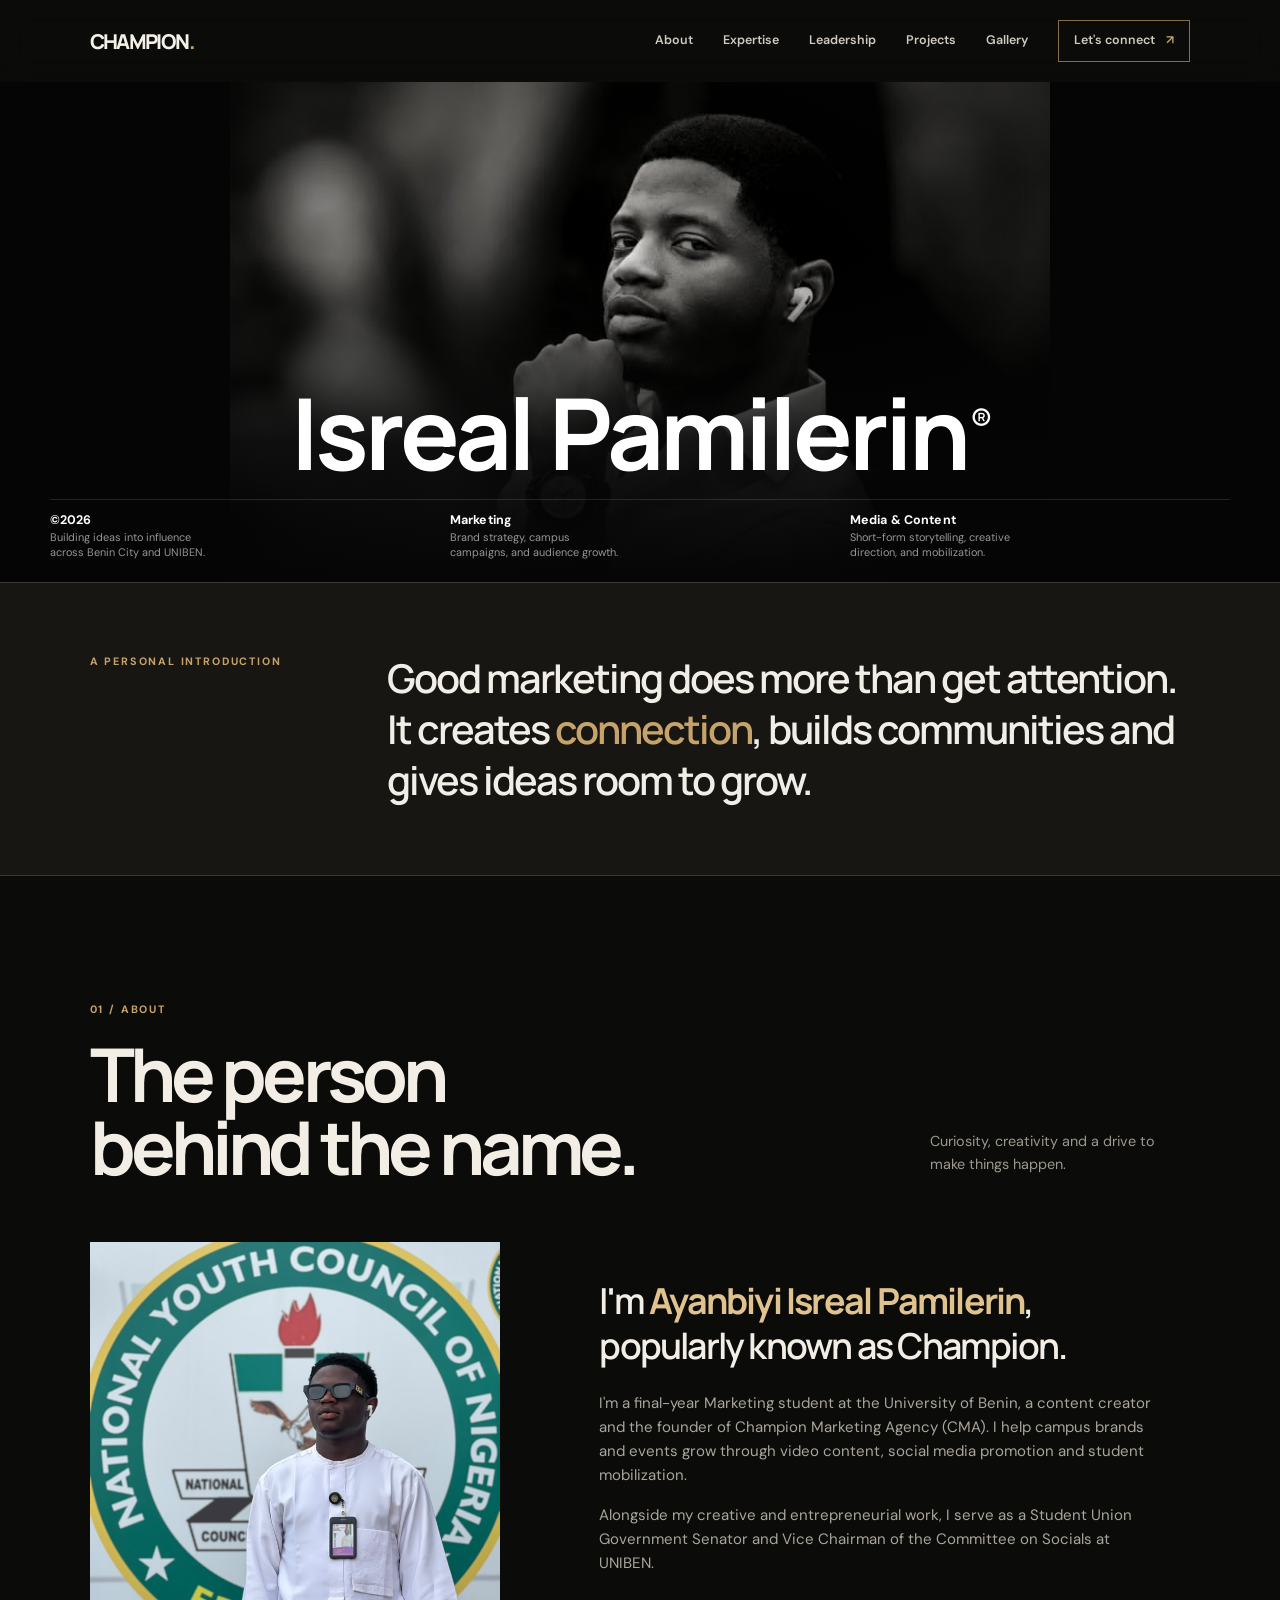
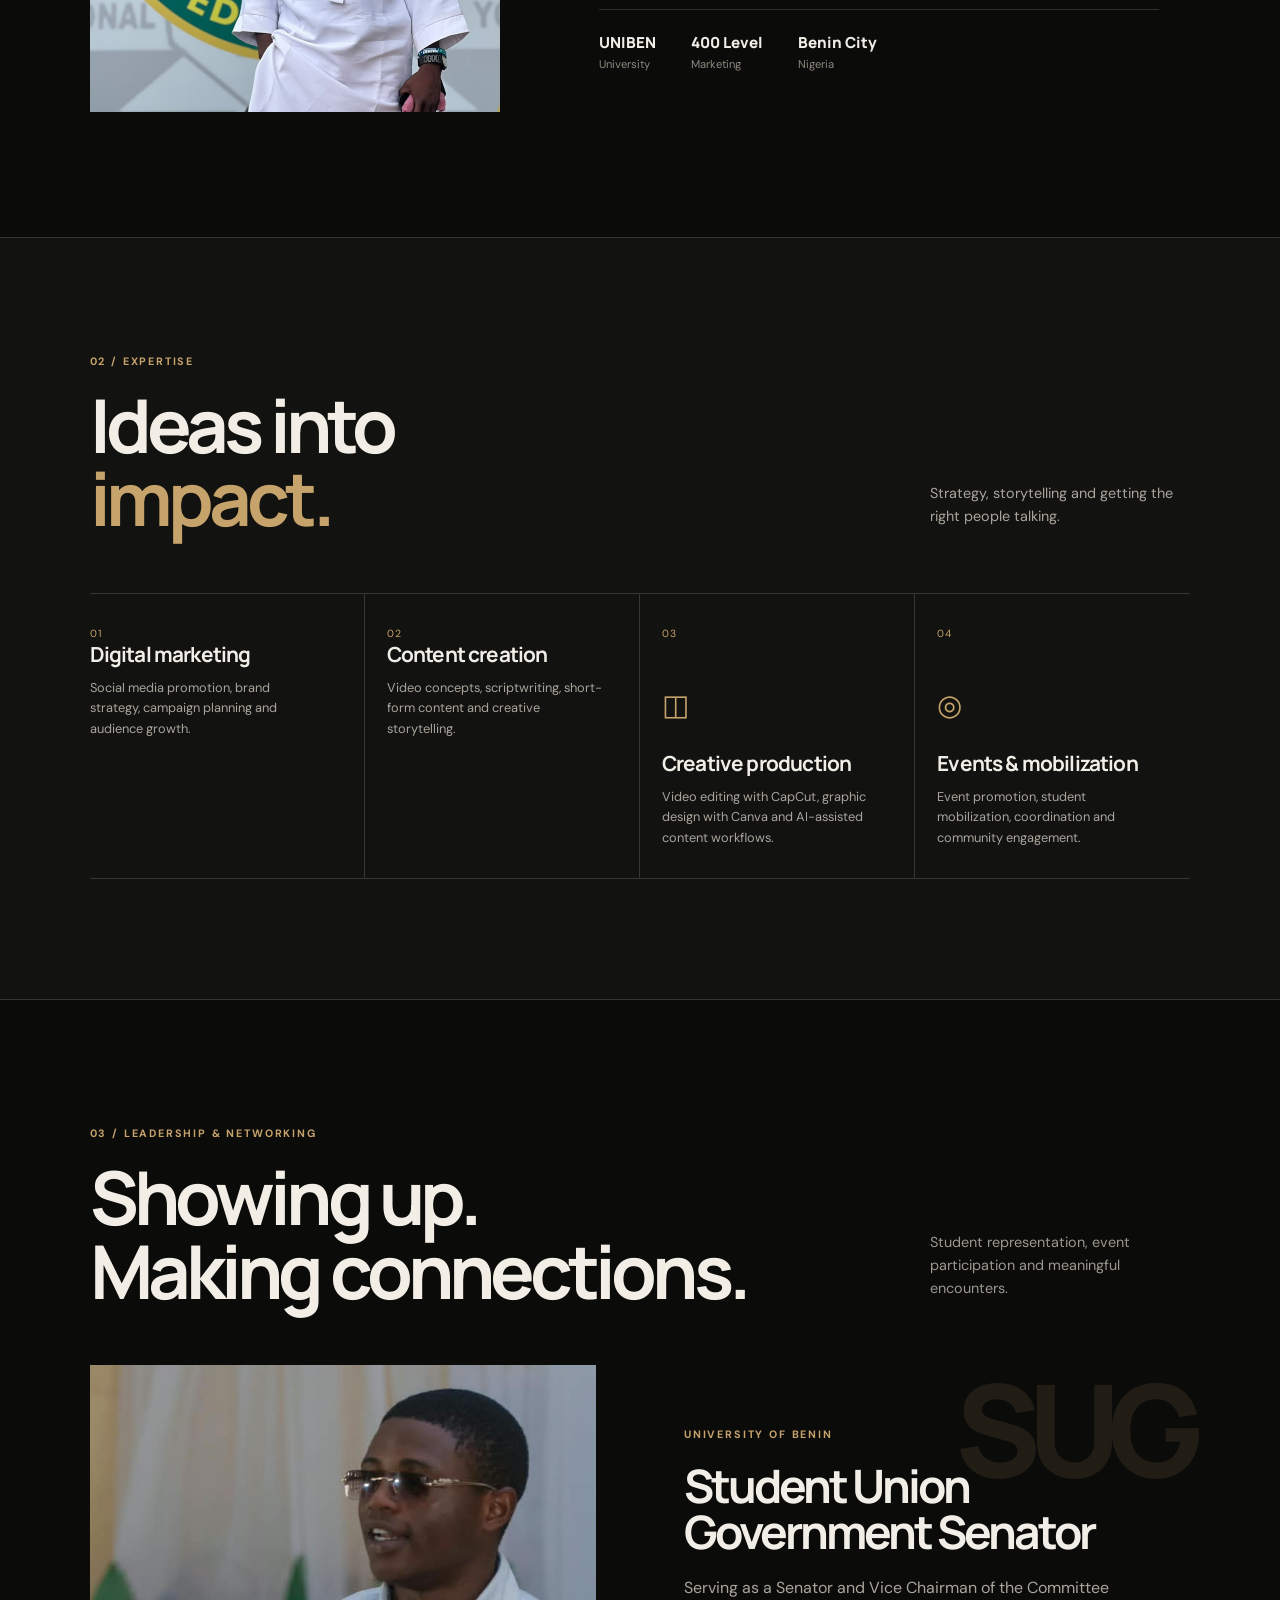
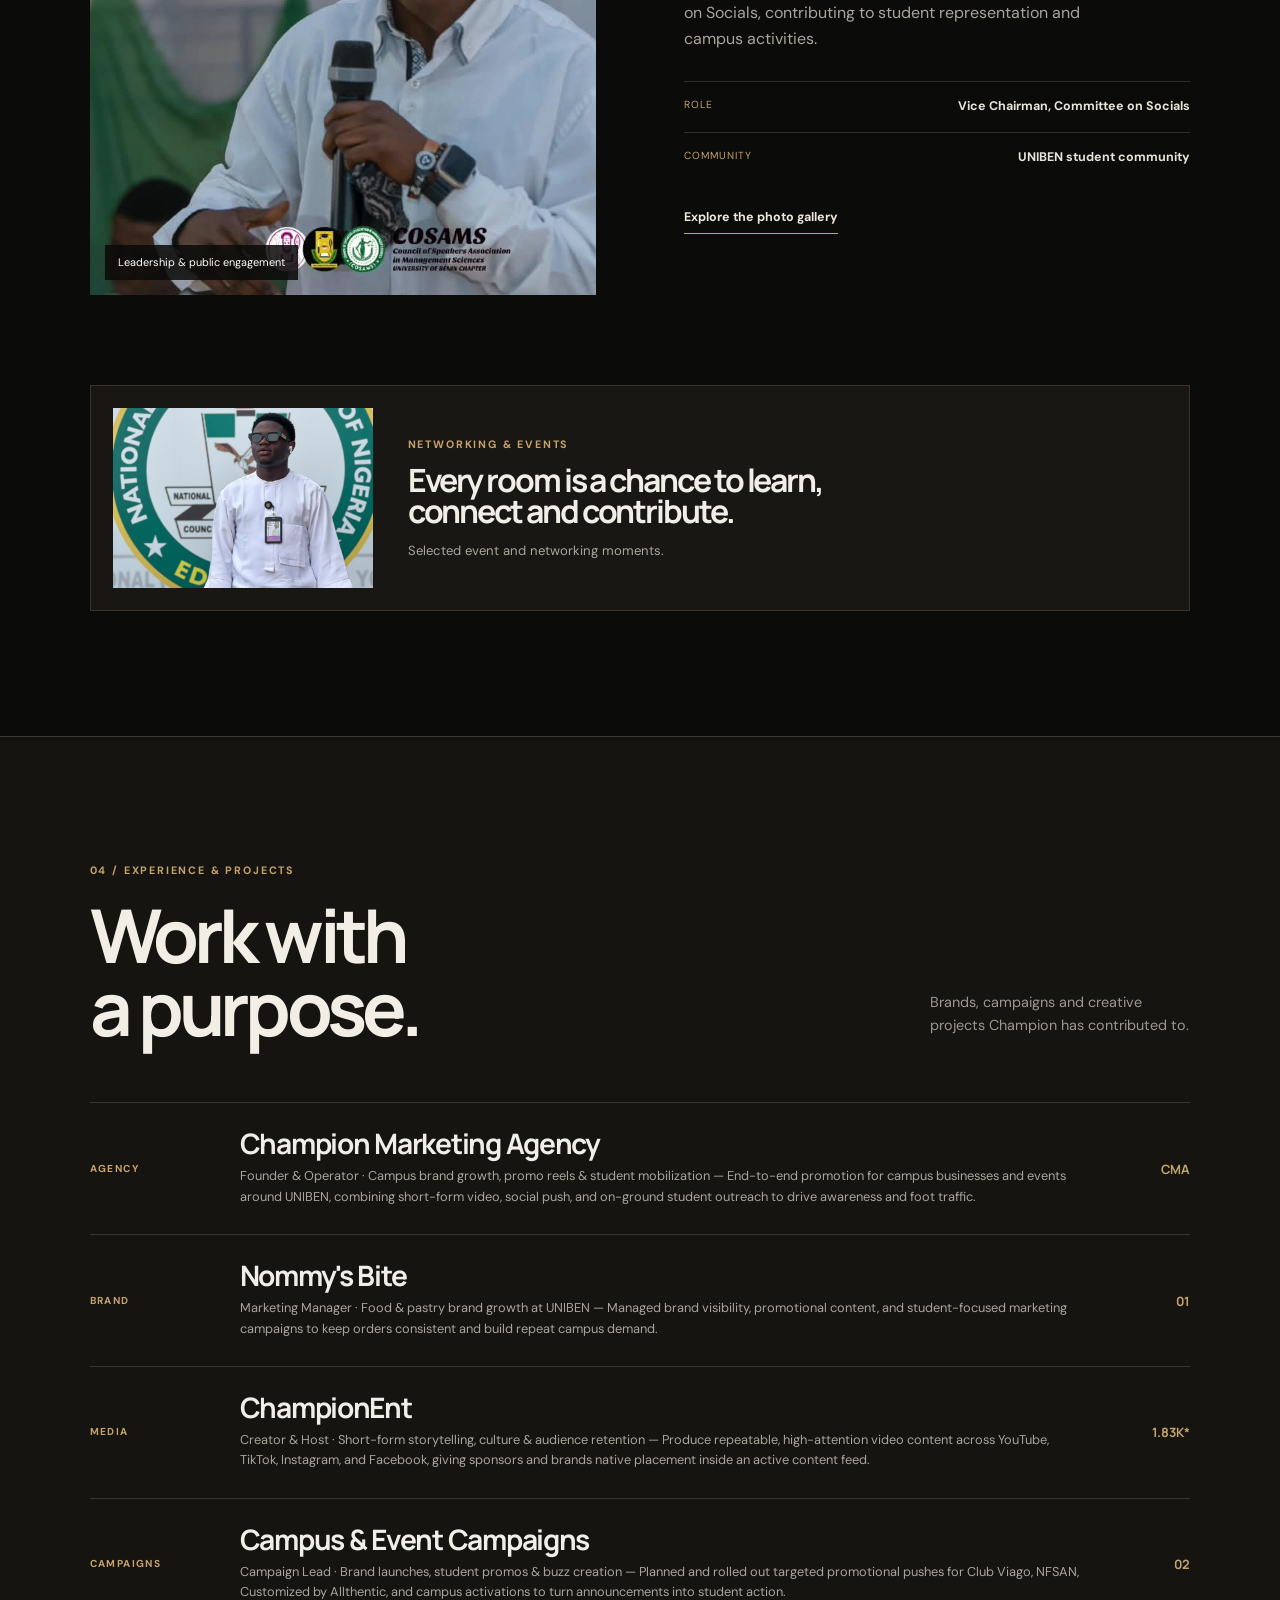
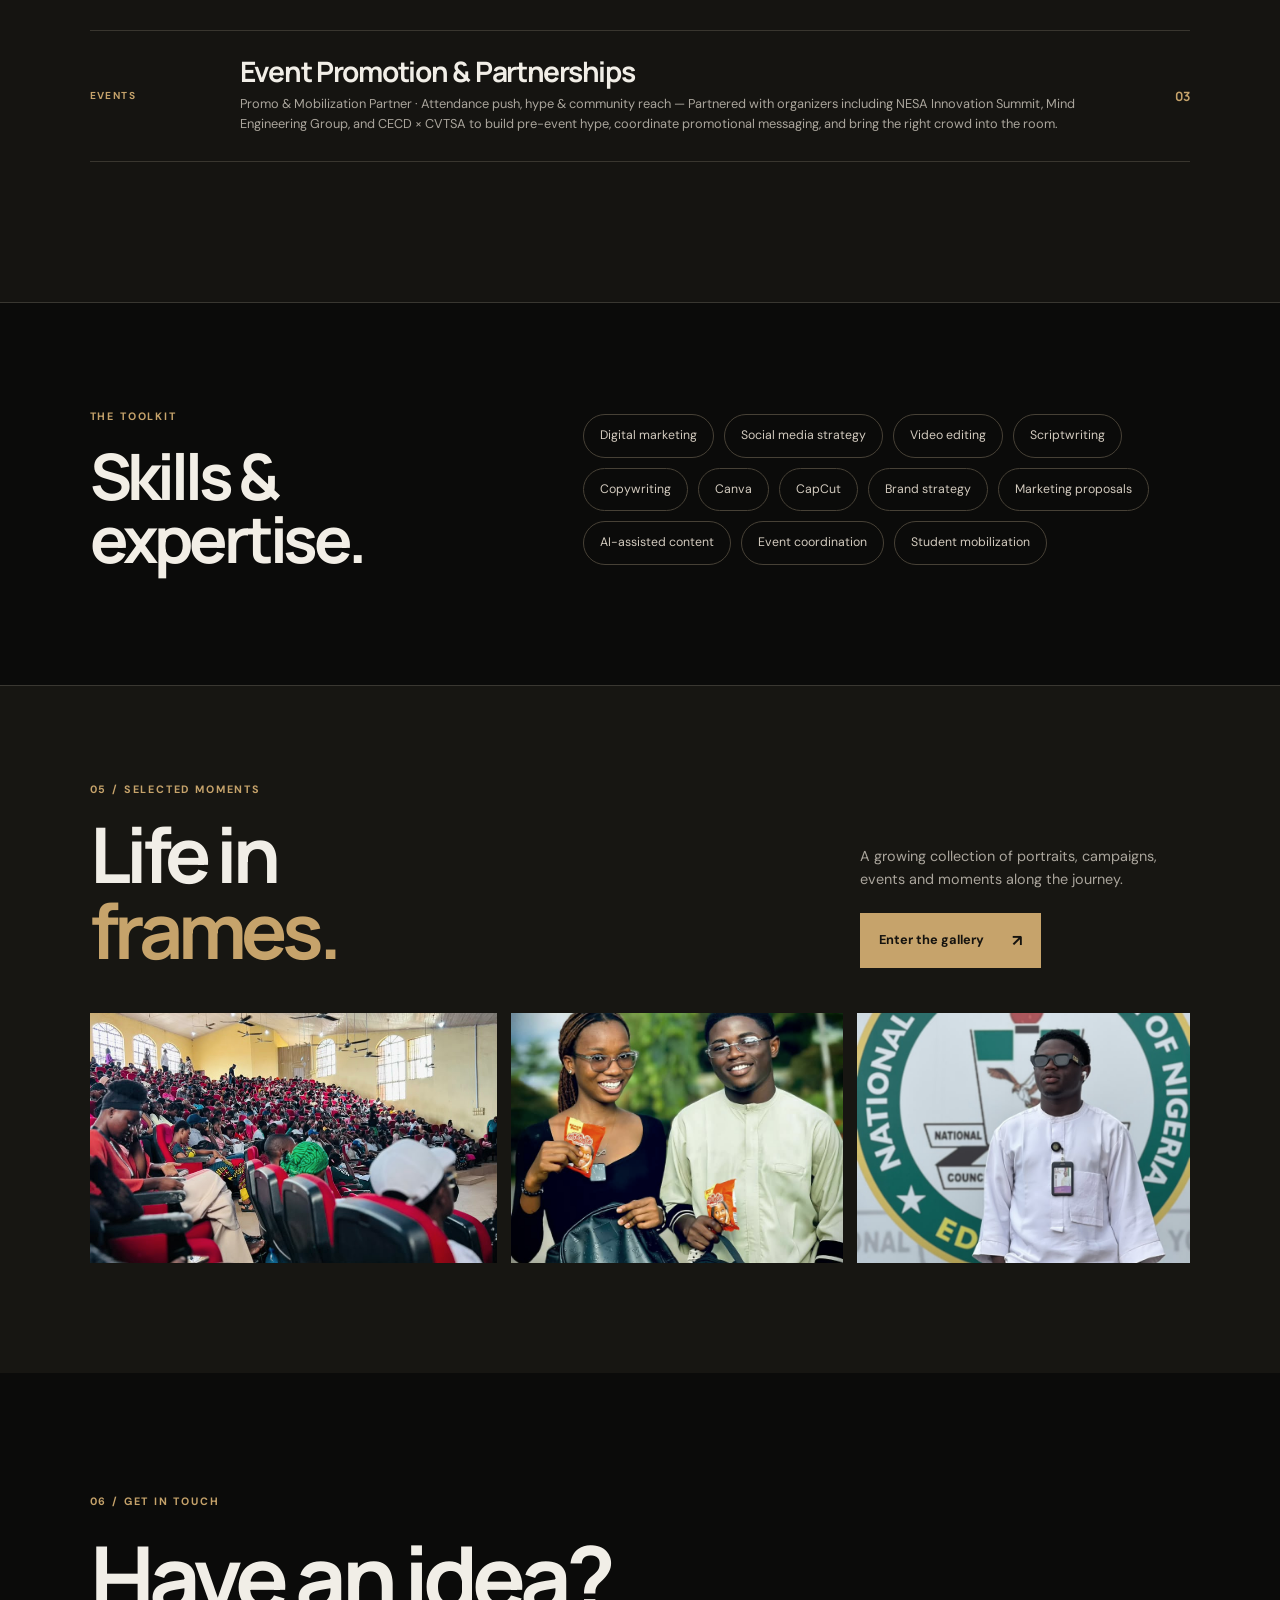
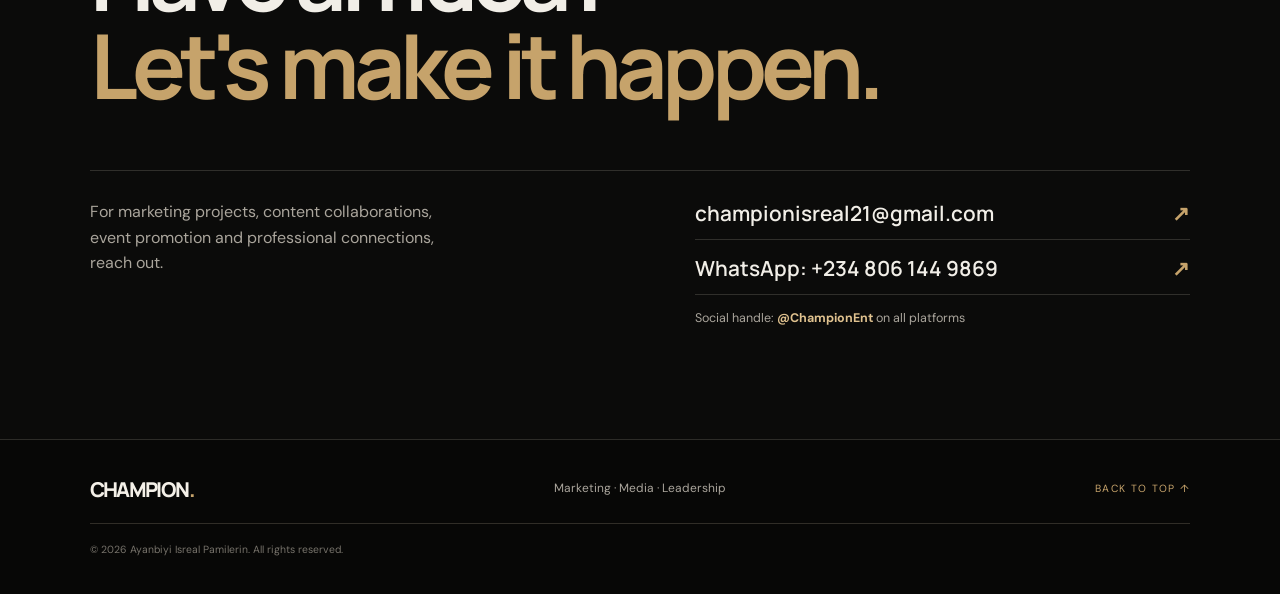
==== index.html @ 014ff7fc "update index.html" ====
<!DOCTYPE html>

<html lang="en">

<head>

  <meta charset="UTF-8">

  <meta name="viewport" content="width=device-width, initial-scale=1.0">

  <!-- SEO -->

  <meta name="description" content="Explore the professional portfolio of Ayanbiyi Isreal Pamilerin, popularly known as Champion — a Marketing student, content creator, digital marketing entrepreneur and student leader at the University of Benin.">

  <meta name="author" content="Ayanbiyi Isreal Pamilerin">

  <meta name="robots" content="index, follow">

  <meta name="theme-color" content="#0b0b0a">

  <link rel="canonical" href="https://championentprofile.vercel.app/">

  <title>Champion — Isreal Pamilerin | Marketing, Media & Leadership</title>

  <!-- OPEN GRAPH / WHATSAPP / FACEBOOK PREVIEW -->

  <meta property="og:type" content="website">

  <meta property="og:title" content="Champion — Isreal Pamilerin">

  <meta property="og:description" content="Marketing, media, creativity and leadership. Discover the professional journey, projects and experiences of Ayanbiyi Isreal Pamilerin.">

  <meta property="og:url" content="https://championentprofile.vercel.app/">

  <meta property="og:image" content="https://championentprofile.vercel.app/images/Champion-Hero.jpg">

  <meta property="og:image:alt" content="A portrait of Isreal Pamilerin, popularly known as Champion">

  <meta property="og:site_name" content="Champion — Isreal Pamilerin">

  <!-- TWITTER / X PREVIEW -->

  <meta name="twitter:card" content="summary_large_image">

  <meta name="twitter:title" content="Champion — Isreal Pamilerin">

  <meta name="twitter:description" content="Explore Champion's professional portfolio, marketing experience, leadership and creative projects.">

  <meta name="twitter:image" content="https://championentprofile.vercel.app/images/Champion-Hero.jpg">

  <!-- FONTS -->

  <link rel="preconnect" href="https://fonts.googleapis.com">

  <link rel="preconnect" href="https://fonts.gstatic.com" crossorigin>

  <link

    href="https://fonts.googleapis.com/css2?family=DM+Sans:wght@400;500;600;700&family=Manrope:wght@400;500;600;700;800&display=swap"

    rel="stylesheet"

  >

  <!-- HERO IMAGE PRELOAD -->

  <link

    rel="preload"

    as="image"

    href="images/Champion-Hero.jpg"

    fetchpriority="high"

  >

  <!-- MAIN STYLESHEET -->

  <link rel="stylesheet" href="style.css">

  <style>

    /* ACCESSIBLE SKIP LINK */

    .skip-link {

      position: absolute;

      top: -100px;

      left: 15px;

      z-index: 9999;

      background: #c6a36b;

      color: #0b0b0a;

      padding: 12px 18px;

      text-decoration: none;

      font-weight: 700;

    }

    .skip-link:focus {

      top: 15px;

    }

    /* COMPACT JAY COLE STYLE HERO */

    .dark-site .site-header {

      background: transparent;

      border-bottom: none;

    }

    #home.jc-hero {

      position: relative;

      width: 100%;

      max-width: 100%;

      height: 500px;

      background-color: #050505;

      display: flex;

      flex-direction: column;

      justify-content: flex-end;

      padding: 4.5rem 1.5rem 1.4rem;

      overflow: hidden;

      margin: 0;

    }

    .jc-hero-bg {

      position: absolute;

      inset: 0;

      z-index: 0;

      display: flex;

      justify-content: center;

      align-items: flex-start;

      pointer-events: none;

    }

    .jc-hero-bg img {

      width: 100%;

      height: 100%;

      max-width: 820px;

      object-fit: cover;

      object-position: center 18%;

      filter: contrast(1.06) brightness(0.92);

    }

    .jc-hero-bg::after {

      content: "";

      position: absolute;

      inset: 0;

      background:

        radial-gradient(

          circle at 50% 35%,

          rgba(5, 5, 5, 0) 25%,

          rgba(5, 5, 5, 0.85) 88%

        ),

        linear-gradient(

          180deg,

          rgba(5, 5, 5, 0.25) 0%,

          rgba(5, 5, 5, 0) 35%,

          rgba(5, 5, 5, 0.9) 72%,

          #050505 100%

        );

    }

    .jc-hero-inner {

      position: relative;

      z-index: 2;

      width: 100%;

      max-width: 1180px;

      margin: 0 auto;

    }

    .jc-hero-title {

      font-family: 'Manrope', 'DM Sans', sans-serif;

      font-size: clamp(2.4rem, 9.5vw, 6.2rem);

      font-weight: 700;

      line-height: 0.96;

      letter-spacing: -0.04em;

      color: #ffffff;

      text-align: center;

      margin: 0 0 1.15rem;

    }

    .jc-hero-title sup {

      font-size: 0.36em;

      font-weight: 500;

      vertical-align: super;

      margin-left: 0.08em;

    }

    .jc-hero-cols {

      display: grid;

      grid-template-columns: repeat(3, 1fr);

      gap: 1.25rem;

      padding-top: 0.9rem;

      border-top: 1px solid rgba(255, 255, 255, 0.12);

    }

    .jc-col h3 {

      font-family: 'DM Sans', sans-serif;

      font-size: 0.78rem;

      font-weight: 700;

      color: #ffffff;

      margin: 0 0 0.25rem;

      letter-spacing: 0.01em;

    }

    .jc-col p {

      font-family: 'DM Sans', sans-serif;

      font-size: 0.68rem;

      line-height: 1.35;

      color: rgba(255, 255, 255, 0.58);

      margin: 0;

      max-width: 24ch;

    }

    /* MOBILE HERO */

    @media (max-width: 640px) {

      #home.jc-hero {

        height: 410px;

        padding: 4rem 1.1rem 1.1rem;

      }

      .jc-hero-title {

        margin-bottom: 0.9rem;

      }

      .jc-hero-cols {

        gap: 0.75rem;

      }

      .jc-col h3 {

        font-size: 0.72rem;

      }

      .jc-col p {

        font-size: 0.62rem;

        line-height: 1.3;

      }

    }

  </style>

</head>

<body class="dark-site">

<a href="#main-content" class="skip-link">

  Skip to main content

</a>

<!-- PAGE PROGRESS -->

<div

  class="page-progress"

  id="pageProgress"

  aria-hidden="true"

></div>

<!-- HEADER -->

<header class="site-header">

  <a class="brand" href="index.html" aria-label="Champion homepage">

    CHAMPION<span>.</span>

  </a>

  <button

    class="menu-toggle"

    id="menuToggle"

    type="button"

    aria-label="Open navigation"

    aria-expanded="false"

    aria-controls="nav"

  >

    <span></span>

    <span></span>

  </button>

  <nav class="nav" id="nav" aria-label="Main navigation">

    <a href="#about">About</a>

    <a href="#work">Expertise</a>

    <a href="#leadership">Leadership</a>

    <a href="#projects">Projects</a>

    <a href="gallery.html">Gallery</a>

    <a class="nav-contact" href="#contact">

      Let's connect <span>↗</span>

    </a>

  </nav>

</header>

<main id="main-content">

  <!-- HERO SECTION -->

  <section

    class="jc-hero"

    id="home"

    aria-labelledby="hero-title"

  >

    <div class="jc-hero-bg">

      <img

        src="images/Champion-Hero.jpg"

        alt="Portrait of Isreal Pamilerin, popularly known as Champion"

        fetchpriority="high"

        loading="eager"

        decoding="async"

      >

    </div>

    <div class="jc-hero-inner reveal">

      <h1 class="jc-hero-title" id="hero-title">

        Isreal Pamilerin<sup>®</sup>

      </h1>

      <div class="jc-hero-cols">

        <div class="jc-col">

          <h3>©2026</h3>

          <p>

            Building ideas into influence across Benin City and UNIBEN.

          </p>

        </div>

        <div class="jc-col">

          <h3>Marketing</h3>

          <p>

            Brand strategy, campus campaigns, and audience growth.

          </p>

        </div>

        <div class="jc-col">

          <h3>Media &amp; Content</h3>

          <p>

            Short-form storytelling, creative direction, and mobilization.

          </p>

        </div>

      </div>

    </div>

  </section>

  <!-- INTRODUCTION -->

  <section class="intro-band">

    <div class="section-shell intro-inner">

      <span class="eyebrow">

        A PERSONAL INTRODUCTION

      </span>

      <p>

        Good marketing does more than get attention.

        It creates <em>connection</em>, builds communities

        and gives ideas room to grow.

      </p>

    </div>

  </section>

  <!-- ABOUT -->

  <section class="section section-shell" id="about">

    <div class="section-heading reveal">

      <div>

        <p class="eyebrow">01 / ABOUT</p>

        <h2>

          The person<br>

          behind the name.

        </h2>

      </div>

      <p class="heading-note">

        Curiosity, creativity and a drive to make things happen.

      </p>

    </div>

    <div class="about-grid">

      <div class="about-photo reveal">

        <img

          src="images/Networking.png"

          alt="Champion at a professional networking moment"

          loading="lazy"

          decoding="async"

        >

      </div>

      <div class="about-copy reveal">

        <p class="large-copy">

          I'm <strong>Ayanbiyi Isreal Pamilerin</strong>,

          popularly known as Champion.

        </p>

        <p>

          I'm a final-year Marketing student at the University

          of Benin, a content creator and the founder of

          Champion Marketing Agency (CMA). I help campus

          brands and events grow through video content,

          social media promotion and student mobilization.

        </p>

        <p>

          Alongside my creative and entrepreneurial work,

          I serve as a Student Union Government Senator

          and Vice Chairman of the Committee on Socials at UNIBEN.

        </p>

        <div class="about-facts">

          <div>

            <strong>UNIBEN</strong>

            <span>University</span>

          </div>

          <div>

            <strong>400 Level</strong>

            <span>Marketing</span>

          </div>

          <div>

            <strong>Benin City</strong>

            <span>Nigeria</span>

          </div>

        </div>

      </div>

    </div>

  </section>

  <!-- EXPERTISE -->

  <section class="dark-section" id="work">

    <div class="section section-shell">

      <div class="section-heading light reveal">

        <div>

          <p class="eyebrow">02 / EXPERTISE</p>

          <h2>

            Ideas into<br>

            <span>impact.</span>

          </h2>

        </div>

        <p class="heading-note">

          Strategy, storytelling and getting the right people talking.

        </p>

      </div>

      <div class="services-grid">

        <article class="service-card reveal">

          <span class="service-number">01</span>

          <h3>Digital marketing</h3>

          <p>

            Social media promotion, brand strategy,

            campaign planning and audience growth.

          </p>

        </article>

        <article class="service-card reveal">

          <span class="service-number">02</span>

          <h3>Content creation</h3>

          <p>

            Video concepts, scriptwriting, short-form content

            and creative storytelling.

          </p>

        </article>

        <article class="service-card reveal">

          <span class="service-number">03</span>

          <div class="service-icon">◫</div>

          <h3>Creative production</h3>

          <p>

            Video editing with CapCut, graphic design with Canva

            and AI-assisted content workflows.

          </p>

        </article>

        <article class="service-card reveal">

          <span class="service-number">04</span>

          <div class="service-icon">◎</div>

          <h3>Events &amp; mobilization</h3>

          <p>

            Event promotion, student mobilization,

            coordination and community engagement.

          </p>

        </article>

      </div>

    </div>

  </section>

  <!-- LEADERSHIP AND NETWORKING -->

  <section class="section section-shell" id="leadership">

    <div class="section-heading reveal">

      <div>

        <p class="eyebrow">03 / LEADERSHIP &amp; NETWORKING</p>

        <h2>

          Showing up.<br>

          Making connections.

        </h2>

      </div>

      <p class="heading-note">

        Student representation, event participation

        and meaningful encounters.

      </p>

    </div>

    <div class="leadership-grid">

      <div class="leadership-image reveal">

        <img

          src="images/Leadership.png"

          alt="Champion at a National Youth Council event"

          loading="lazy"

          decoding="async"

        >

        <span class="image-caption">

          Leadership &amp; public engagement

        </span>

      </div>

      <div class="leadership-text reveal">

        <span class="outline-number">SUG</span>

        <p class="eyebrow">UNIVERSITY OF BENIN</p>

        <h3>Student Union Government Senator</h3>

        <p>

          Serving as a Senator and Vice Chairman of the

          Committee on Socials, contributing to student

          representation and campus activities.

        </p>

        <div class="role-line">

          <span>ROLE</span>

          <strong>

            Vice Chairman, Committee on Socials

          </strong>

        </div>

        <div class="role-line">

          <span>COMMUNITY</span>

          <strong>

            UNIBEN student community

          </strong>

        </div>

        <a class="text-link" href="gallery.html">

          Explore the photo gallery

        </a>

      </div>

    </div>

    <div class="network-strip reveal">

      <img

        src="images/Networking.png"

        alt="Champion meeting a guest at an event"

        loading="lazy"

        decoding="async"

      >

      <div>

        <p class="eyebrow">NETWORKING &amp; EVENTS</p>

        <h3>

          Every room is a chance to learn, connect and contribute.

        </h3>

        <p>

          Selected event and networking moments.

        </p>

      </div>

    </div>

  </section>

  <!-- PROJECTS AND EXPERIENCE -->

  <section class="section projects-section" id="projects">

    <div class="section-shell">

      <div class="section-heading reveal">

        <div>

          <p class="eyebrow">04 / EXPERIENCE &amp; PROJECTS</p>

          <h2>

            Work with<br>

            a purpose.

          </h2>

        </div>

        <p class="heading-note">

          Brands, campaigns and creative projects

          Champion has contributed to.

        </p>

      </div>

            <div class="project-list">

        <article class="project-row reveal">

          <span class="project-type">AGENCY</span>

          <div>

            <h3>Champion Marketing Agency</h3>

            <p>

              Founder &amp; Operator · Campus brand growth, promo reels &amp; student mobilization — End-to-end promotion for campus businesses and events around UNIBEN, combining short-form video, social push, and on-ground student outreach to drive awareness and foot traffic.

            </p>

          </div>

          <span class="project-year">CMA</span>

        </article>

        <article class="project-row reveal">

          <span class="project-type">BRAND</span>

          <div>

            <h3>Nommy's Bite</h3>

            <p>

              Marketing Manager · Food &amp; pastry brand growth at UNIBEN — Managed brand visibility, promotional content, and student-focused marketing campaigns to keep orders consistent and build repeat campus demand.

            </p>

          </div>

          <span class="project-year">01</span>

        </article>

        <article class="project-row reveal">

          <span class="project-type">MEDIA</span>

          <div>

            <h3>ChampionEnt</h3>

            <p>

              Creator &amp; Host · Short-form storytelling, culture &amp; audience retention — Produce repeatable, high-attention video content across YouTube, TikTok, Instagram, and Facebook, giving sponsors and brands native placement inside an active content feed.

            </p>

          </div>

          <span class="project-year">1.83K*</span>

        </article>

        <article class="project-row reveal">

          <span class="project-type">CAMPAIGNS</span>

          <div>

            <h3>Campus &amp; Event Campaigns</h3>

            <p>

              Campaign Lead · Brand launches, student promos &amp; buzz creation — Planned and rolled out targeted promotional pushes for Club Viago, NFSAN, Customized by Allthentic, and campus activations to turn announcements into student action.

            </p>

          </div>

          <span class="project-year">02</span>

        </article>

        <article class="project-row reveal">

          <span class="project-type">EVENTS</span>

          <div>

            <h3>Event Promotion &amp; Partnerships</h3>

            <p>

              Promo &amp; Mobilization Partner · Attendance push, hype &amp; community reach — Partnered with organizers including NESA Innovation Summit, Mind Engineering Group, and CECD × CVTSA to build pre-event hype, coordinate promotional messaging, and bring the right crowd into the room.

            </p>

          </div>

          <span class="project-year">03</span>

        </article>

      </div>

      <p class="fine-print">

   

      </p>

    </div>

  </section>

  <!-- SKILLS -->

  <section class="section-shell skill-band">

    <div class="skill-title reveal">

      <p class="eyebrow">THE TOOLKIT</p>

      <h2>

        Skills &amp;<br>

        expertise.

      </h2>

    </div>

    <div class="skill-cloud reveal">

      <span>Digital marketing</span>

      <span>Social media strategy</span>

      <span>Video editing</span>

      <span>Scriptwriting</span>

      <span>Copywriting</span>

      <span>Canva</span>

      <span>CapCut</span>

      <span>Brand strategy</span>

      <span>Marketing proposals</span>

      <span>AI-assisted content</span>

      <span>Event coordination</span>

      <span>Student mobilization</span>

    </div>

  </section>

  <!-- GALLERY PREVIEW -->

  <section class="gallery-teaser">

    <div class="section-shell teaser-inner reveal">

      <div>

        <p class="eyebrow">05 / SELECTED MOMENTS</p>

        <h2>

          Life in<br>

          <span>frames.</span>

        </h2>

      </div>

      <div class="teaser-right">

        <p>

          A growing collection of portraits, campaigns,

          events and moments along the journey.

        </p>

        <a class="button button-gold" href="gallery.html">

          Enter the gallery <span>↗</span>

        </a>

      </div>

    </div>

    <div class="teaser-images section-shell">

      <a href="gallery.html" aria-label="Explore event photographs">

        <img

          src="images/Events.png"

          alt="Champion at an event"

          loading="lazy"

          decoding="async"

        >

      </a>

      <a href="gallery.html" aria-label="Explore marketing photographs">

        <img

          src="images/Marketing.png"

          alt="Champion in a brand promotion photograph"

          loading="lazy"

          decoding="async"

        >

      </a>

      <a href="gallery.html" aria-label="Explore networking photographs">

        <img

          src="images/Networking.png"

          alt="Champion networking"

          loading="lazy"

          decoding="async"

        >

      </a>

    </div>

  </section>

  <!-- CONTACT -->

  <section

    class="section section-shell contact-section"

    id="contact"

  >

    <div class="contact-top reveal">

      <p class="eyebrow">06 / GET IN TOUCH</p>

      <h2>

        Have an idea?<br>

        <span>Let's make it happen.</span>

      </h2>

    </div>

    <div class="contact-bottom reveal">

      <p>

        For marketing projects, content collaborations,

        event promotion and professional connections,

        reach out.

      </p>

      <div class="contact-links">

        <a href="mailto:championisreal21@gmail.com">

          championisreal21@gmail.com <span>↗</span>

        </a>

        <a

          href="https://wa.me/2348061449869"

          target="_blank"

          rel="noopener noreferrer"

        >

          WhatsApp: +234 806 144 9869 <span>↗</span>

        </a>

        <span class="social-note">

          Social handle:

          <strong>@ChampionEnt</strong>

          on all platforms

        </span>

      </div>

    </div>

  </section>

</main>

<!-- FOOTER -->

<footer class="footer">

  <a class="brand" href="index.html">

    CHAMPION<span>.</span>

  </a>

  <p>

    Marketing · Media · Leadership

  </p>

  <a href="#home" class="back-top">

    BACK TO TOP ↑

  </a>

  <small>

    © <span id="year"></span>

    Ayanbiyi Isreal Pamilerin. All rights reserved.

  </small>

</footer>

<!-- JAVASCRIPT -->

<script src="script.js" defer></script>

</body>

</html>
---- style.css ----
* {

  box-sizing: border-box;

  margin: 0;

  padding: 0;

}

:root {

  --bg: #0b0b0a;

  --panel: #121210;

  --paper: #f1eee7;

  --gold: #c6a36b;

  --gold2: #e0c28f;

  --muted: #a39e93;

  --line: rgba(239,232,218,.16);

  --ink: #10100f;

}

html {

  scroll-behavior: smooth;

  scroll-padding-top: 90px;

}

body {

  font-family: "DM Sans", sans-serif;

  background: var(--paper);

  color: var(--ink);

  line-height: 1.6;

}

body.dark-site {

  background: var(--bg);

  color: var(--paper);

}

a {

  color: inherit;

  text-decoration: none;

}

img {

  display: block;

  width: 100%;

  height: 100%;

  object-fit: cover;

}

button {

  font: inherit;

}

.page-progress {

  position: fixed;

  top: 0;

  left: 0;

  width: 0;

  height: 3px;

  background: var(--gold);

  z-index: 1000;

}

.site-header {

  height: 82px;

  padding: 0 7vw;

  display: flex;

  align-items: center;

  justify-content: space-between;

  border-bottom: 1px solid var(--line);

  position: sticky;

  top: 0;

  background: rgba(11,11,10,.92);

  backdrop-filter: blur(14px);

  z-index: 100;

}

.brand {

  font: 800 1.28rem Manrope,sans-serif;

  letter-spacing: -.08em;

  color: #f4f0e8;

}

.brand span {

  color: var(--gold);

}

.nav {

  display: flex;

  align-items: center;

  gap: 30px;

  font-size: .78rem;

  font-weight: 600;

  color: #d0cbc1;

}

.nav a {

  transition: color .2s;

}

.nav a:hover,

.text-link:hover {

  color: var(--gold2);

}

.nav-contact {

  border: 1px solid rgba(198,163,107,.65);

  padding: 10px 15px;

}

.nav-contact span {

  color: var(--gold);

  margin-left: 8px;

}

.menu-toggle {

  display: none;

  background: none;

  border: 0;

}

.section-shell {

  width: min(1180px,86%);

  margin: auto;

}

.eyebrow {

  font-size: .67rem;

  font-weight: 700;

  letter-spacing: .17em;

  color: var(--gold);

  display: flex;

  align-items: center;

  gap: 12px;

}

.eyebrow-line {

  width: 32px;

  height: 1px;

  background: var(--gold);

}

.hero {

  min-height: 690px;

  display: grid;

  grid-template-columns: 1.02fr .98fr;

  align-items: center;

  gap: 7%;

  padding-top: 70px;

  padding-bottom: 95px;

  position: relative;

}

.hero-kicker {

  font-size: 1.05rem;

  margin-top: 48px;

  color: #aaa59b;

}

h1,

h2,

h3 {

  font-family: Manrope,sans-serif;

  letter-spacing: -.065em;

  line-height: .99;

}

h1 {

  font-size: clamp(4.4rem,8.4vw,8rem);

  font-weight: 800;

  margin: 10px 0 12px;

  color: #f5f1e9;

}

.hero h1 span {

  color: var(--gold);

}

.known-as {

  font-size: .64rem;

  letter-spacing: .16em;

  color: #9c978d;

  margin: 0 0 23px;

}

.known-as strong {

  color: var(--gold2);

  font-weight: 700;

}

.hero-description {

  font-size: 1.08rem;

  color: #c1bcb2;

  max-width: 430px;

}

.hero-actions {

  display: flex;

  align-items: center;

  gap: 25px;

  margin-top: 32px;

}

.button {

  display: inline-flex;

  align-items: center;

  gap: 28px;

  padding: 15px 19px;

  font-size: .8rem;

  font-weight: 700;

}

.button-gold {

  background: var(--gold);

  color: #15130f;

}

.button-gold:hover {

  background: var(--gold2);

}

.button-gold span {

  font-size: 1rem;

}

.text-link {

  font-size: .78rem;

  font-weight: 700;

  border-bottom: 1px solid var(--gold);

  padding-bottom: 5px;

  color: #eee8dc;

  transition: color .2s;

}

.text-link span {

  margin-left: 9px;

  color: var(--gold);

}

.hero-meta {

  display: flex;

  gap: 25px;

  margin-top: 58px;

  color: #817c72;

  font-size: .58rem;

  letter-spacing: .13em;

}

.hero-visual {

  height: 535px;

  position: relative;

  padding: 0 24px 24px 0;

}

.hero-photo-wrap {

  height: 100%;

  position: relative;

  background: #222;

  overflow: hidden;

}

.hero-photo {

  filter: grayscale(100%);

  transition: transform .8s;

}

.hero-photo-wrap:hover .hero-photo {

  transform: scale(1.035);

}

.hero-photo-wrap:after {

  content: "";

  position: absolute;

  inset: 0;

  background: linear-gradient(0deg,rgba(0,0,0,.36),transparent 45%);

}

.photo-index {

  position: absolute;

  bottom: 22px;

  left: 24px;

  color: white;

  z-index: 1;

  font-size: .7rem;

  letter-spacing: .14em;

}

.photo-index span {

  color: var(--gold);

  padding: 0 8px;

}

.hero-frame {

  position: absolute;

  right: 0;

  bottom: 0;

  width: 65%;

  height: 72%;

  border: 1px solid var(--gold);

  z-index: -1;

}

.hero-stamp {

  position: absolute;

  right: -30px;

  top: 35px;

  background: var(--gold);

  width: 100px;

  height: 100px;

  border-radius: 50%;

  display: grid;

  place-content: center;

  text-align: center;

  color: #16130e;

  font-size: .58rem;

  font-weight: 800;

  line-height: 1.25;

  transform: rotate(10deg);

}

.hero-stamp b {

  font-size: 1.3rem;

}

.hero-scroll {

  position: absolute;

  bottom: 26px;

  left: 0;

  font-size: .6rem;

  letter-spacing: .16em;

  color: #817c72;

}

.hero-scroll span {

  color: var(--gold);

  padding-left: 12px;

}

.intro-band {

  background: #171612;

  padding: 70px 0;

  border-top: 1px solid var(--line);

  border-bottom: 1px solid var(--line);

}

.intro-inner {

  display: grid;

  grid-template-columns: 220px 1fr;

  gap: 7%;

  align-items: start;

}

.intro-inner>p {

  font: 600 clamp(1.6rem,3.1vw,2.8rem)/1.28 Manrope;

  letter-spacing: -.05em;

  max-width: 850px;

  color: #f1eee7;

}

.intro-inner em {

  font-style: normal;

  color: var(--gold);

}

.section {

  padding-top: 125px;

  padding-bottom: 125px;

}

.section-heading {

  display: flex;

  justify-content: space-between;

  align-items: end;

  gap: 30px;

  margin-bottom: 58px;

}

.section-heading h2,

.skill-title h2 {

  font-size: clamp(3rem,5.8vw,5.6rem);

  margin-top: 18px;

  color: #f2eee6;

}

.heading-note {

  max-width: 260px;

  color: #9d988e;

  font-size: .9rem;

  padding-bottom: 7px;

}

.about-grid {

  display: grid;

  grid-template-columns: .82fr 1.18fr;

  gap: 9%;

  align-items: center;

}

.about-photo {

  height: 470px;

  overflow: hidden;

  background: #222;

}

.about-photo img {

  object-position: center 35%;

}

.about-copy {

  max-width: 560px;

}

.large-copy {

  font: 600 clamp(1.55rem,2.8vw,2.4rem)/1.25 Manrope;

  letter-spacing: -.05em;

  margin-bottom: 22px;

  color: #f2eee6;

}

.large-copy strong {

  color: var(--gold2);

}

.about-copy>p:not(.large-copy) {

  color: #aaa59b;

  margin-bottom: 16px;

  font-size: .94rem;

}

.about-facts {

  display: flex;

  gap: 35px;

  border-top: 1px solid var(--line);

  margin-top: 34px;

  padding-top: 22px;

}

.about-facts div {

  display: grid;

  gap: 3px;

}

.about-facts strong {

  font: 800 .95rem Manrope;

  color: #f1eee7;

}

.about-facts span {

  font-size: .7rem;

  color: #8e897f;

}

.dark-section {

  background: #121210;

  border-top: 1px solid var(--line);

  border-bottom: 1px solid var(--line);

}

.dark-section .section {

  padding-top: 115px;

  padding-bottom: 120px;

}

.light .heading-note {

  color: #aaa59c;

}

.light h2 span {

  color: var(--gold);

}

.services-grid {

  display: grid;

  grid-template-columns: repeat(4,1fr);

  border-top: 1px solid #39362f;

  border-bottom: 1px solid #39362f;

}

.service-card {

  min-height: 280px;

  padding: 25px 22px 30px 0;

  border-right: 1px solid #39362f;

  position: relative;

}

.service-card+.service-card {

  padding-left: 22px;

}

.service-card:last-child {

  border-right: 0;

}

.service-number {

  font-size: .65rem;

  color: var(--gold);

  letter-spacing: .1em;

}

.service-icon {

  font-size: 1.8rem;

  color: var(--gold);

  margin: 38px 0 25px;

}

.service-card h3 {

  font-size: 1.3rem;

  letter-spacing: -.04em;

  margin-bottom: 13px;

  color: #f1eee7;

}

.service-card p {

  font-size: .8rem;

  color: #aaa59c;

  max-width: 220px;

}

.leadership-grid {

  display: grid;

  grid-template-columns: 1fr 1fr;

  gap: 8%;

  align-items: center;

}

.leadership-image {

  height: 530px;

  position: relative;

  background: #222;

}

.image-caption {

  position: absolute;

  bottom: 15px;

  left: 15px;

  background: rgba(11,11,10,.86);

  color: white;

  padding: 9px 13px;

  font-size: .68rem;

}

.leadership-text {

  position: relative;

  padding: 30px 0;

}

.outline-number {

  position: absolute;

  right: 0;

  top: -55px;

  font: 800 8rem Manrope;

  color: rgba(198,163,107,.12);

  letter-spacing: -.1em;

}

.leadership-text h3 {

  font-size: clamp(2rem,3.6vw,3.5rem);

  margin: 20px 0;

  color: #f1eee7;

}

.leadership-text>p:not(.eyebrow) {

  color: #aaa59c;

  max-width: 430px;

  margin-bottom: 30px;

}

.role-line {

  border-top: 1px solid var(--line);

  padding: 15px 0;

  display: flex;

  justify-content: space-between;

  gap: 15px;

  font-size: .78rem;

}

.role-line span {

  color: var(--gold);

  font-size: .64rem;

  letter-spacing: .1em;

}

.role-line strong {

  text-align: right;

  color: #e9e4da;

}

.leadership-text .text-link {

  display: inline-block;

  margin-top: 25px;

}

.network-strip {

  margin-top: 90px;

  background: #191713;

  display: grid;

  grid-template-columns: 260px 1fr 75px;

  align-items: center;

  gap: 35px;

  padding: 22px;

  border: 1px solid #393329;

}

.network-strip>img {

  height: 180px;

}

.network-strip h3 {

  font-size: clamp(1.5rem,2.5vw,2.3rem);

  max-width: 520px;

  margin: 12px 0;

  color: #f1eee7;

}

.network-strip p:last-child {

  font-size: .82rem;

  color: #aaa59c;

}

.round-arrow {

  width: 52px;

  height: 52px;

  border: 1px solid var(--gold);

  border-radius: 50%;

  display: grid;

  place-items: center;

  font-size: 1.3rem;

  color: var(--gold);

}

.projects-section {

  background: #151411;

  border-top: 1px solid var(--line);

  border-bottom: 1px solid var(--line);

}

.project-list {

  border-top: 1px solid #39362f;

}

.project-row {

  display: grid;

  grid-template-columns: 130px 1fr 90px;

  align-items: center;

  gap: 20px;

  padding: 27px 0;

  border-bottom: 1px solid #39362f;

}

.project-type {

  font-size: .63rem;

  letter-spacing: .14em;

  color: var(--gold);

  font-weight: 700;

}

.project-row h3 {

  font-size: clamp(1.25rem,2.2vw,1.8rem);

  letter-spacing: -.045em;

  color: #f1eee7;

}

.project-row p {

  font-size: .8rem;

  color: #aaa59c;

  margin-top: 8px;

}

.project-year {

  text-align: right;

  font: 700 .8rem Manrope;

  color: var(--gold);

}

.fine-print {

  font-size: .68rem;

  color: #817c72;

  margin-top: 15px;

}

.skill-band {

  padding-top: 105px;

  padding-bottom: 115px;

  display: grid;

  grid-template-columns: .8fr 1.2fr;

  gap: 8%;

  align-items: center;

}

.skill-title h2 {

  font-size: clamp(3rem,5vw,4.8rem);

}

.skill-cloud {

  display: flex;

  flex-wrap: wrap;

  gap: 10px;

}

.skill-cloud span {

  border: 1px solid #474136;

  border-radius: 99px;

  padding: 11px 16px;

  font-size: .77rem;

  color: #d2cabe;

}

.gallery-teaser {

  padding: 95px 0 110px;

  background: #171612;

  border-top: 1px solid var(--line);

}

.teaser-inner {

  display: flex;

  justify-content: space-between;

  align-items: end;

  gap: 30px;

}

.teaser-inner h2 {

  font-size: clamp(3.2rem,6vw,5.5rem);

  margin-top: 18px;

  color: #f1eee7;

}

.teaser-inner h2 span {

  color: var(--gold);

}

.teaser-right {

  max-width: 330px;

}

.teaser-right p {

  color: #aaa59c;

  font-size: .9rem;

  margin-bottom: 22px;

}

.teaser-images {

  display: grid;

  grid-template-columns: 1.1fr .9fr .9fr;

  gap: 14px;

  margin-top: 45px;

}

.teaser-images a {

  height: 250px;

  overflow: hidden;

}

.teaser-images img {

  transition: transform .6s;

  filter: saturate(.8);

}

.teaser-images a:hover img {

  transform: scale(1.04);

}

.contact-section {

  padding-top: 120px;

  padding-bottom: 110px;

}

.contact-top h2 {

  font-size: clamp(3.2rem,7vw,6.6rem);

  margin-top: 22px;

  color: #f1eee7;

}

.contact-top h2 span {

  color: var(--gold);

}

.contact-bottom {

  display: grid;

  grid-template-columns: 1fr 1fr;

  gap: 10%;

  border-top: 1px solid var(--line);

  margin-top: 60px;

  padding-top: 28px;

}

.contact-bottom>p {

  max-width: 350px;

  color: #aaa59c;

}

.contact-links {

  display: grid;

  gap: 14px;

}

.contact-links>a {

  font: 600 clamp(.95rem,1.8vw,1.3rem) Manrope;

  border-bottom: 1px solid var(--line);

  padding-bottom: 12px;

  color: #f1eee7;

}

.contact-links>a span {

  float: right;

  color: var(--gold);

}

.social-note {

  font-size: .78rem;

  color: #aaa59c;

}

.social-note strong {

  color: var(--gold2);

}

.footer {

  background: #070706;

  color: #f4f2ed;

  padding: 35px 7vw;

  display: grid;

  grid-template-columns: 1fr 1fr 1fr;

  align-items: center;

  gap: 20px;

  border-top: 1px solid var(--line);

}

.footer>p {

  font-size: .75rem;

  color: #aaa59c;

  text-align: center;

}

.back-top {

  text-align: right;

  font-size: .65rem;

  letter-spacing: .13em;

  color: var(--gold);

}

.footer small {

  grid-column: 1/-1;

  color: #77736b;

  font-size: .65rem;

  border-top: 1px solid #302d27;

  padding-top: 18px;

}

/* Scroll reveal */

.reveal {

  opacity: 0;

  transform: translateY(24px);

  transition: opacity .7s ease,transform .7s ease;

}

.reveal.visible {

  opacity: 1;

  transform: translateY(0);

}

/* Gallery page */

.gallery-hero {

  padding-top: 100px;

  padding-bottom: 35px;

}

.gallery-hero h1 {

  font-size: clamp(4.5rem,10vw,8.5rem);

  margin: 25px 0 18px;

}

.gallery-hero h1 span {

  color: var(--gold);

}

.gallery-hero>p:not(.eyebrow) {

  max-width: 560px;

  color: #aaa59c;

  font-size: 1rem;

}

.gallery-filters {

  display: flex;

  flex-wrap: wrap;

  gap: 9px;

  margin-top: 42px;

}

.filter-btn {

  background: transparent;

  border: 1px solid #494338;

  color: #c8c1b5;

  padding: 10px 16px;

  border-radius: 99px;

  font-size: .72rem;

  cursor: pointer;

  transition: .2s;

}

.filter-btn:hover,

.filter-btn.active {

  background: var(--gold);

  border-color: var(--gold);

  color: #14120e;

}

.gallery-main {

  padding-top: 35px;

  padding-bottom: 110px;

}

.gallery-page-grid {

  display: grid;

  grid-template-columns: repeat(3,1fr);

  grid-auto-rows: 280px;

  gap: 14px;

}

.gallery-card {

  position: relative;

  overflow: hidden;

  background: #1b1a17;

  cursor: pointer;

  border: 0;

  padding: 0;

  text-align: left;

  min-height: 180px;

}

.gallery-card img {

  transition: transform .6s,opacity .4s;

  opacity: .9;

}

.gallery-card:hover img {

  transform: scale(1.055);

  opacity: 1;

}

.gallery-card:after {

  content: "";

  position: absolute;

  inset: 45% 0 0;

  background: linear-gradient(transparent,rgba(0,0,0,.78));

  pointer-events: none;

}

.gallery-label {

  position: absolute;

  z-index: 1;

  bottom: 15px;

  left: 17px;

  font-size: .74rem;

  font-weight: 600;

  color: #fff;

}

.gallery-card:nth-child(6n+1) {

  grid-row: span 2;

}

.gallery-card:nth-child(6n+4) {

  grid-column: span 2;

}

.gallery-card.placeholder {

  border: 1px dashed #625b4d;

  display: grid;

  place-items: center;

  cursor: default;

  background: #151411;

}

.gallery-card.placeholder:after {

  display: none;

}

.placeholder-inner {

  text-align: center;

  color: #aaa59c;

  padding: 15px;

}

.placeholder-inner b {

  display: block;

  color: var(--gold);

  font: 700 .8rem Manrope;

  margin-bottom: 8px;

}

.placeholder-inner span {

  font-size: .66rem;

}

.gallery-help {

  color: #a9a49b;

  font-size: .76rem;

  margin-top: 22px;

  max-width: 750px;

}

.gallery-help code {

  color: var(--gold);

}

.back-home {

  display: inline-block;

  margin-top: 35px;

  color: var(--gold2);

  font-size: .8rem;

  border-bottom: 1px solid var(--gold);

  padding-bottom: 6px;

}

/* Image lightbox */

.lightbox {

  position: fixed;

  inset: 0;

  background: rgba(0,0,0,.96);

  z-index: 500;

  display: none;

  align-items: center;

  justify-content: center;

  padding: 60px 8vw;

}

.lightbox.open {

  display: flex;

}

.lightbox img {

  max-width: min(900px,80vw);

  max-height: 78vh;

  width: auto;

  height: auto;

  object-fit: contain;

}

.lightbox button {

  position: absolute;

  border: 0;

  background: none;

  color: #fff;

  font-size: 2rem;

  cursor: pointer;

}

.lightbox-close {

  top: 20px;

  right: 30px;

}

.lightbox-prev {

  left: 25px;

}

.lightbox-next {

  right: 25px;

}

.lightbox p {

  position: absolute;

  bottom: 20px;

  color: #ddd;

  font-size: .8rem;

}

/* Tablet responsive design */

@media(max-width:850px) {

  .site-header {

    height: 70px;

    padding: 0 6%;

  }

  .menu-toggle {

    display: grid;

    gap: 6px;

    z-index: 3;

  }

  .menu-toggle span {

    width: 25px;

    height: 2px;

    background: #eee;

  }

  .nav {

    display: none;

    position: absolute;

    top: 69px;

    left: 0;

    right: 0;

    background: #11110f;

    padding: 25px 6%;

    align-items: stretch;

    gap: 18px;

    flex-direction: column;

    border-bottom: 1px solid var(--line);

  }

  .nav.open {

    display: flex;

  }

  .nav-contact {

    width: max-content;

  }

  .section-shell {

    width: 88%;

  }

  .hero {

    grid-template-columns: 1fr .85fr;

    gap: 4%;

    min-height: 590px;

  }

  .hero-visual {

    height: 440px;

  }

  .hero h1 {

    font-size: clamp(3.8rem,8vw,6rem);

  }

  .hero-stamp {

    right: -12px;

    width: 80px;

    height: 80px;

  }

  .services-grid {

    grid-template-columns: repeat(2,1fr);

  }

  .service-card:nth-child(2) {

    border-right: 0;

  }

  .service-card:nth-child(n+3) {

    border-top: 1px solid #39362f;

  }

  .service-card:nth-child(3) {

    padding-left: 0;

  }

  .gallery-page-grid {

    grid-template-columns: repeat(2,1fr);

    grid-auto-rows: 230px;

  }

}

/* Mobile responsive design */

@media(max-width:600px) {

  .hero {

    display: flex;

    flex-direction: column;

    align-items: stretch;

    padding-top: 55px;

    padding-bottom: 90px;

    gap: 45px;

  }

  .hero-kicker {

    margin-top: 30px;

  }

  .hero h1 {

    font-size: clamp(4rem,17vw,6.3rem);

  }

  .hero-meta {

    margin-top: 35px;

    flex-wrap: wrap;

    gap: 12px 20px;

  }

  .hero-visual {

    height: 430px;

    width: 90%;

    margin-left: auto;

  }

  .hero-scroll {

    bottom: 27px;

  }

  .intro-band {

    padding: 50px 0;

  }

  .intro-inner {

    grid-template-columns: 1fr;

    gap: 20px;

  }

  .intro-inner>p {

    font-size: 1.7rem;

  }

  .section {

    padding-top: 85px;

    padding-bottom: 85px;

  }

  .section-heading {

    display: block;

    margin-bottom: 38px;

  }

  .section-heading h2,

  .skill-title h2 {

    font-size: 3.4rem;

  }

  .heading-note {

    margin-top: 20px;

  }

  .about-grid,

  .leadership-grid,

  .skill-band,

  .contact-bottom {

    grid-template-columns: 1fr;

    gap: 35px;

  }

  .about-photo {

    height: 390px;

  }

  .about-facts {

    gap: 20px;

    justify-content: space-between;

  }

  .dark-section .section {

    padding-top: 85px;

    padding-bottom: 90px;

  }

  .services-grid {

    grid-template-columns: 1fr 1fr;

  }

  .service-card {

    min-height: 245px;

    padding-right: 12px;

  }

  .service-card+.service-card {

    padding-left: 14px;

  }

  .service-card:nth-child(3) {

    padding-left: 0;

  }

  .service-card h3 {

    font-size: 1.15rem;

  }

  .service-card p {

    font-size: .75rem;

  }

  .leadership-image {

    height: 420px;

  }

  .outline-number {

    font-size: 6rem;

    top: -20px;

  }

  .network-strip {

    grid-template-columns: 100px 1fr;

    gap: 16px;

    padding: 14px;

    margin-top: 60px;

  }

  .network-strip>img {

    height: 130px;

  }

  .network-strip h3 {

    font-size: 1.2rem;

  }

  .network-strip p:last-child {

    font-size: .7rem;

  }

  .round-arrow {

    grid-column: 2;

    width: 40px;

    height: 40px;

  }

  .project-row {

    grid-template-columns: 75px 1fr;

    gap: 12px;

    padding: 22px 0;

  }

  .project-year {

    grid-column: 2;

    text-align: left;

    font-size: .68rem;

  }

  .project-row h3 {

    font-size: 1.25rem;

  }

  .project-row p {

    font-size: .72rem;

  }

  .skill-band {

    padding-top: 80px;

    padding-bottom: 85px;

  }

  .skill-cloud span {

    font-size: .7rem;

    padding: 9px 12px;

  }

  .gallery-teaser {

    padding: 75px 0 80px;

  }

  .teaser-inner {

    display: block;

  }

  .teaser-inner h2 {

    font-size: 3.7rem;

  }

  .teaser-right {

    margin-top: 25px;

  }

  .teaser-images {

    grid-template-columns: 1fr 1fr;

    gap: 8px;

    margin-top: 30px;

  }

  .teaser-images a {

    height: 170px;

  }

  .teaser-images a:first-child {

    grid-column: span 2;

    height: 210px;

  }

  .contact-section {

    padding-top: 85px;

    padding-bottom: 80px;

  }

  .contact-top h2 {

    font-size: 3.5rem;

  }

  .contact-bottom {

    margin-top: 38px;

    padding-top: 24px;

  }

  .contact-links>a {

    font-size: .95rem;

  }

  .footer {

    grid-template-columns: 1fr 1fr;

    padding: 30px 6%;

  }

  .footer>p {

    display: none;

  }

  .back-top {

    grid-column: 2;

  }

  .footer small {

    font-size: .6rem;

  }

  .gallery-hero {

    padding-top: 70px;

  }

  .gallery-hero h1 {

    font-size: 4.8rem;

  }

  .gallery-filters {

    gap: 7px;

    margin-top: 28px;

  }

  .filter-btn {

    padding: 9px 12px;

    font-size: .66rem;

  }

  .gallery-main {

    padding-top: 25px;

    padding-bottom: 75px;

  }

  .gallery-page-grid {

    grid-template-columns: repeat(2,1fr);

    grid-auto-rows: 175px;

    gap: 8px;

  }

  .gallery-card:nth-child(6n+4) {

    grid-column: span 1;

  }

  .gallery-card:nth-child(6n+1) {

    grid-row: span 2;

  }

  .gallery-label {

    font-size: .62rem;

    left: 9px;

    bottom: 9px;

  }

  .placeholder-inner b {

    font-size: .65rem;

  }

  .placeholder-inner span {

    font-size: .57rem;

  }

  .lightbox {

    padding: 55px 12px;

  }

  .lightbox img {

    max-width: 92vw;

    max-height: 75vh;

  }

  .lightbox-prev {

    left: 8px;

  }

  .lightbox-next {

    right: 8px;

  }

}


/* ==========================================

   CHAMPION PORTFOLIO — DESIGN ENHANCEMENTS

========================================== */

/* BETTER BUTTON INTERACTIONS */

.button,

.nav-contact,

.text-link,

.filter-btn,

.back-home {

  transition:

    background .3s ease,

    color .3s ease,

    border-color .3s ease,

    transform .3s ease;

}

.button:hover {

  transform: translateY(-3px);

}

.filter-btn:hover {

  transform: translateY(-2px);

}

/* PROJECT ROW INTERACTIONS */

.project-row {

  transition:

    padding-left .35s ease,

    background .35s ease;

}

.project-row:hover {

  padding-left: 12px;

}

.project-row h3 {

  transition: color .3s ease;

}

.project-row:hover h3 {

  color: var(--gold2);

}

/* SERVICE CARD INTERACTIONS */

.service-card {

  transition: background .3s ease;

}

.service-card:hover {

  background: rgba(198,163,107,.045);

}

.service-card h3 {

  transition: color .3s ease;

}

.service-card:hover h3 {

  color: var(--gold2);

}

/* SKILL TAG INTERACTIONS */

.skill-cloud span {

  transition:

    background .3s ease,

    border-color .3s ease,

    color .3s ease,

    transform .3s ease;

}

.skill-cloud span:hover {

  background: var(--gold);

  border-color: var(--gold);

  color: #15130f;

  transform: translateY(-3px);

}

/* GALLERY CARD IMPROVEMENTS */

.gallery-card {

  isolation: isolate;

  transition:

    transform .35s ease,

    opacity .35s ease;

}

.gallery-card:hover {

  transform: translateY(-3px);

}

.gallery-card:focus-visible {

  outline: 2px solid var(--gold);

  outline-offset: 4px;

}

.gallery-card[hidden] {

  display: none !important;

}

/* GALLERY IMAGE */

.gallery-card img {

  transition:

    transform .7s cubic-bezier(.2,.7,.2,1),

    opacity .4s ease;

}

/* LIGHTBOX IMPROVEMENTS */

.lightbox {

  backdrop-filter: blur(12px);

  opacity: 0;

  transition: opacity .3s ease;

}

.lightbox.open {

  opacity: 1;

}

.lightbox img {

  border-radius: 3px;

  animation: lightboxEnter .35s ease;

}

@keyframes lightboxEnter {

  from {

    opacity: 0;

    transform: scale(.96);

  }

  to {

    opacity: 1;

    transform: scale(1);

  }

}

.lightbox button {

  width: 48px;

  height: 48px;

  display: grid;

  place-items: center;

  border-radius: 50%;

  transition:

    background .3s ease,

    color .3s ease;

}

.lightbox button:hover {

  background: rgba(198,163,107,.2);

  color: var(--gold2);

}

.lightbox button:focus-visible {

  outline: 2px solid var(--gold);

  outline-offset: 4px;

}

/* IMAGE HOVER EFFECTS */

.teaser-images a {

  position: relative;

  overflow: hidden;

}

.teaser-images img {

  transition:

    transform .7s ease,

    filter .5s ease;

}

.teaser-images a:hover img {

  transform: scale(1.07);

  filter: saturate(1.1);

}

/* CONTACT INTERACTIONS */

.contact-links>a {

  transition:

    color .3s ease,

    padding-left .3s ease;

}

.contact-links>a:hover {

  color: var(--gold2);

  padding-left: 6px;

}

/* NAVIGATION ACTIVE STATES */

.nav a:focus-visible,

.brand:focus-visible,

.back-top:focus-visible {

  outline: 2px solid var(--gold);

  outline-offset: 5px;

}

/* BETTER MOBILE LIGHTBOX */

@media(max-width:600px) {

  .lightbox {

    padding: 65px 12px;

  }

  .lightbox img {

    max-width: 94vw;

    max-height: 72vh;

  }

  .lightbox button {

    width: 42px;

    height: 42px;

    font-size: 1.6rem;

  }

  .lightbox-close {

    top: 12px;

    right: 12px;

  }

  .lightbox-prev {

    left: 5px;

  }

  .lightbox-next {

    right: 5px;

  }

}

/* ACCESSIBILITY */

@media(prefers-reduced-motion: reduce) {

  *,

  *::before,

  *::after {

    scroll-behavior: auto !important;

    animation-duration: .01ms !important;

    animation-iteration-count: 1 !important;

    transition-duration: .01ms !important;

  }

}
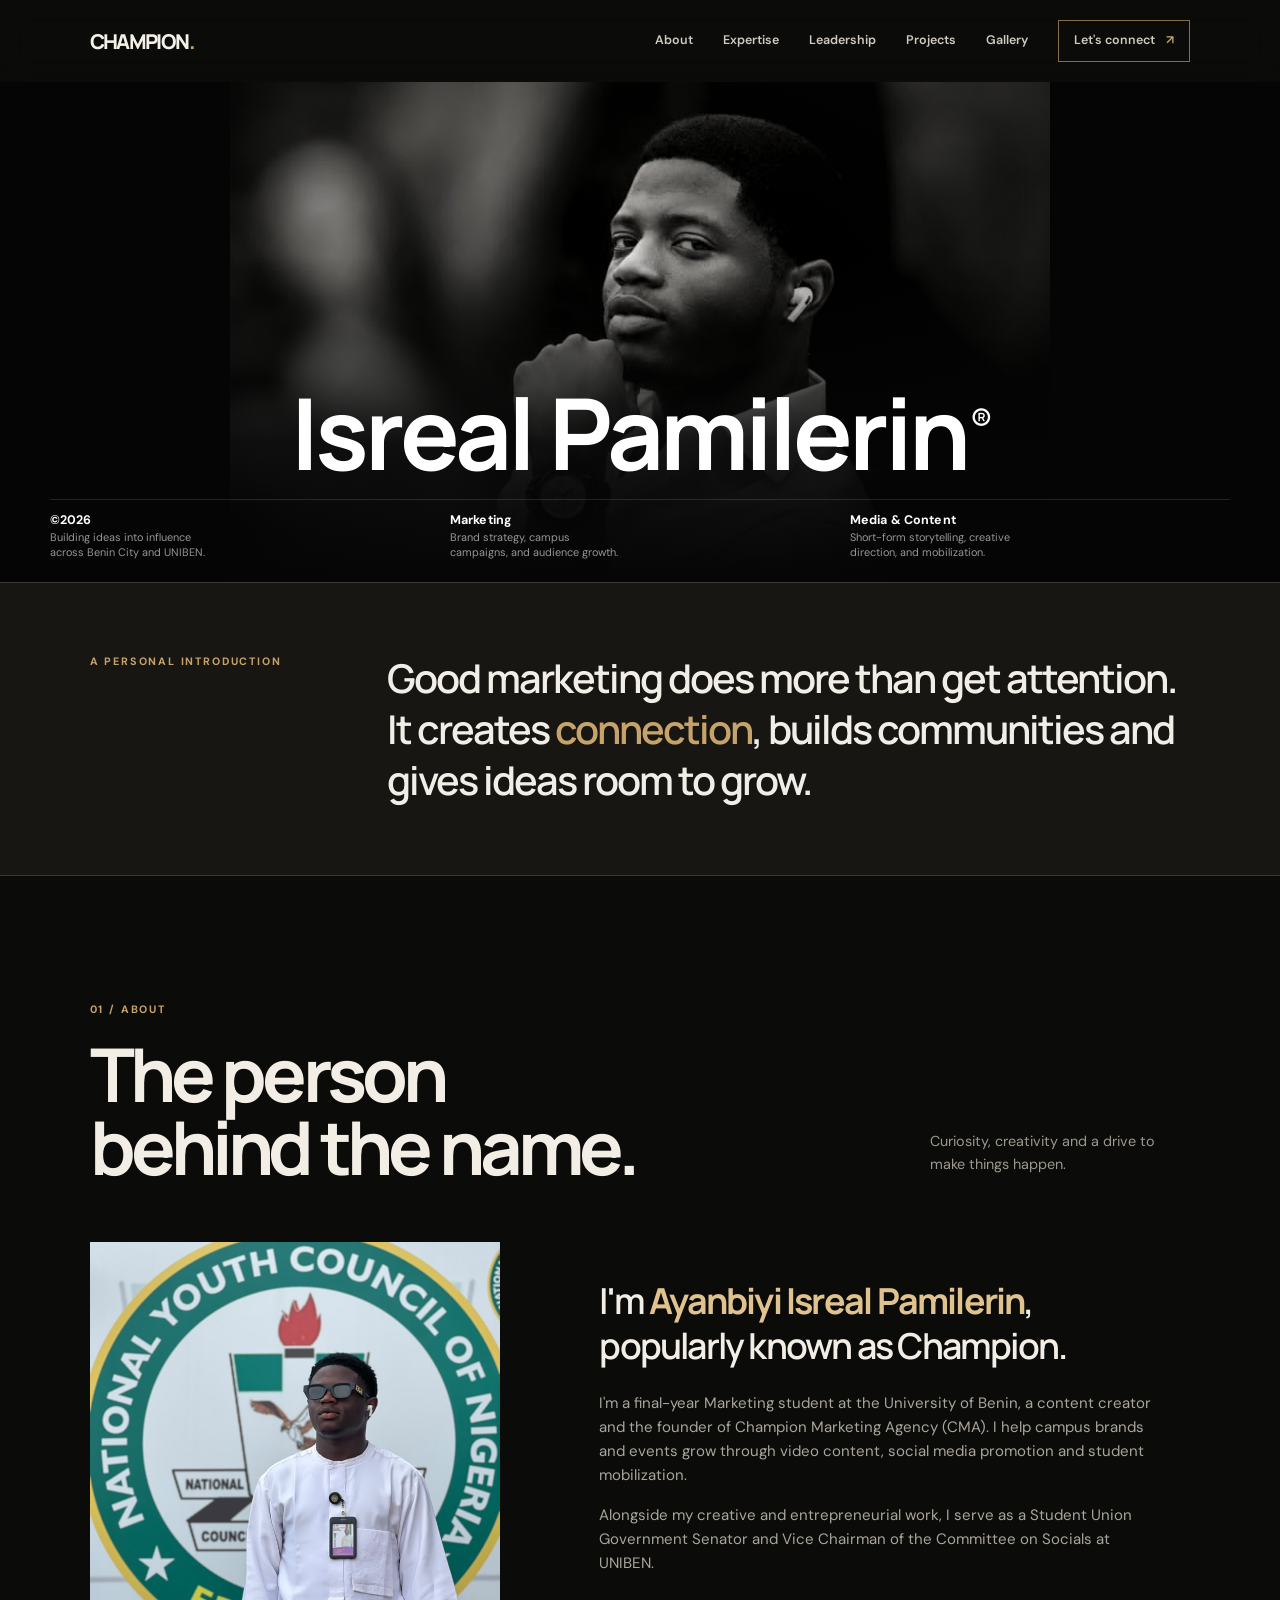
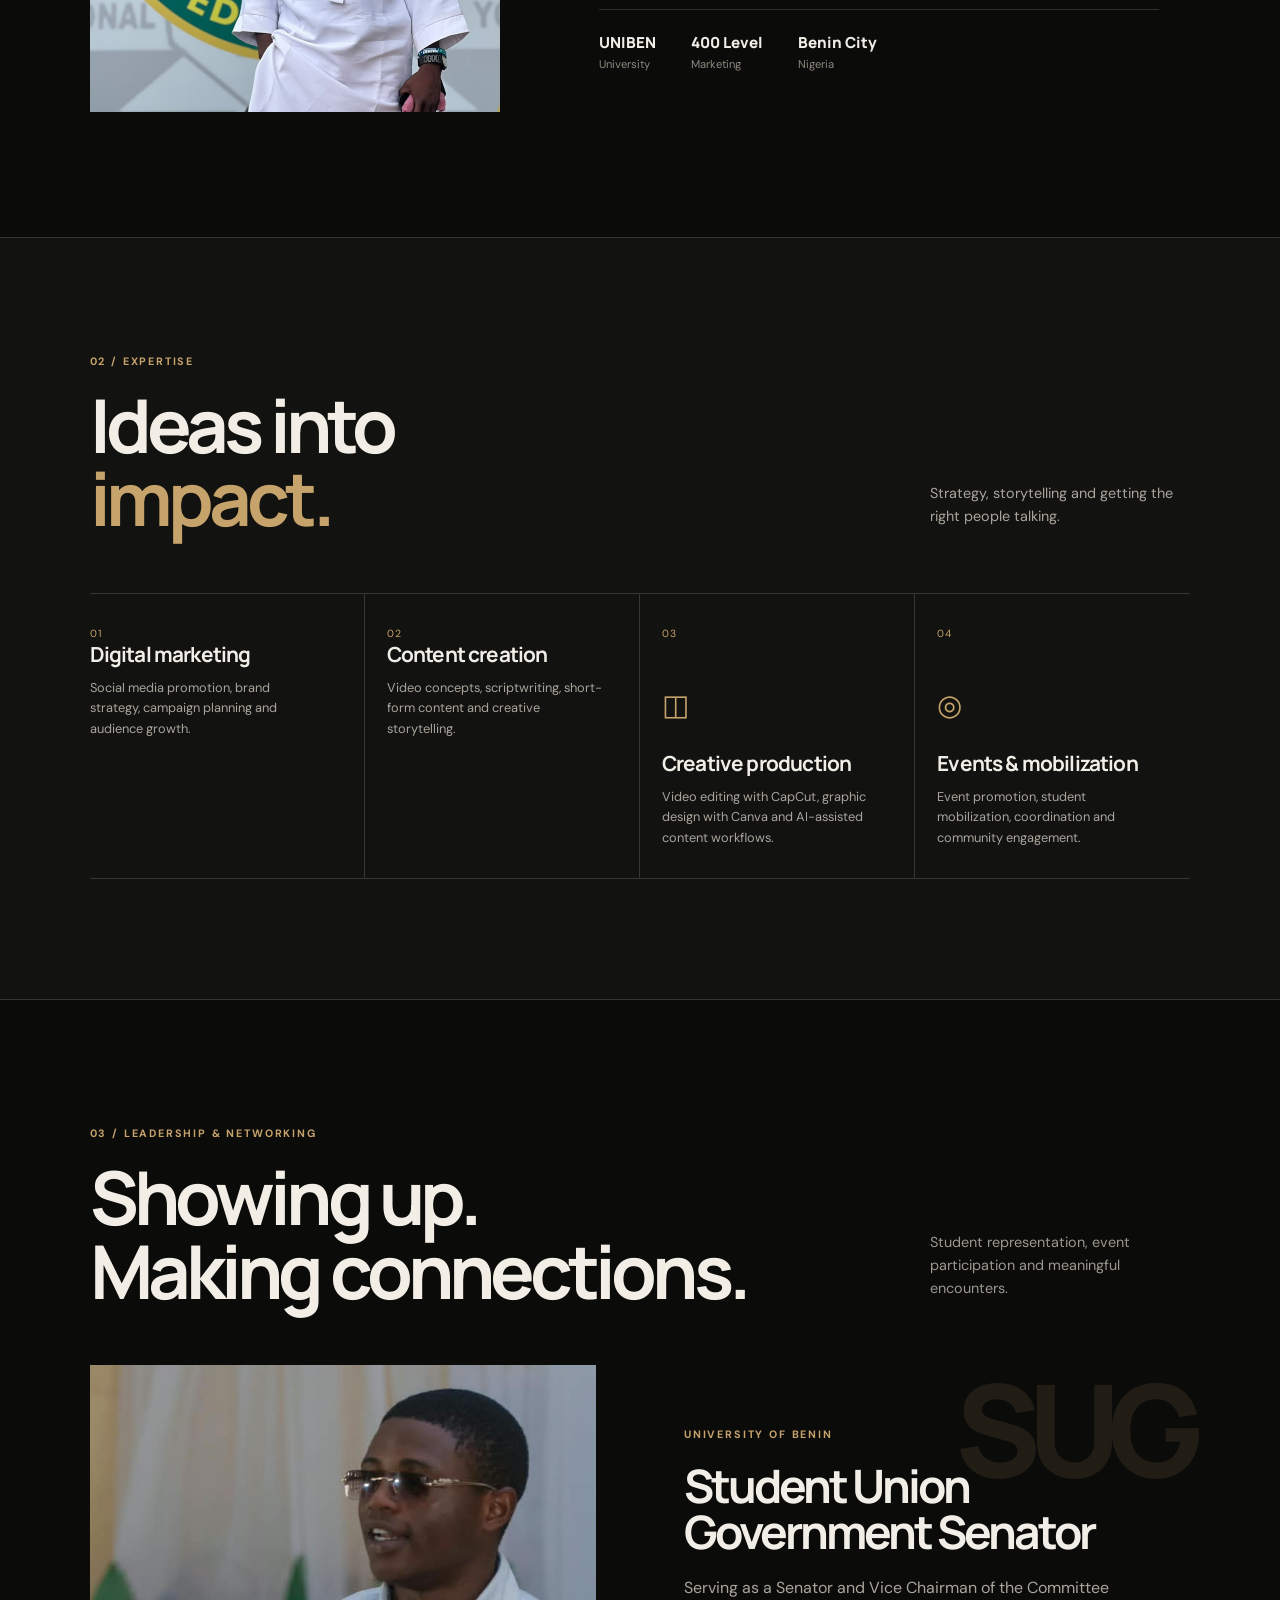
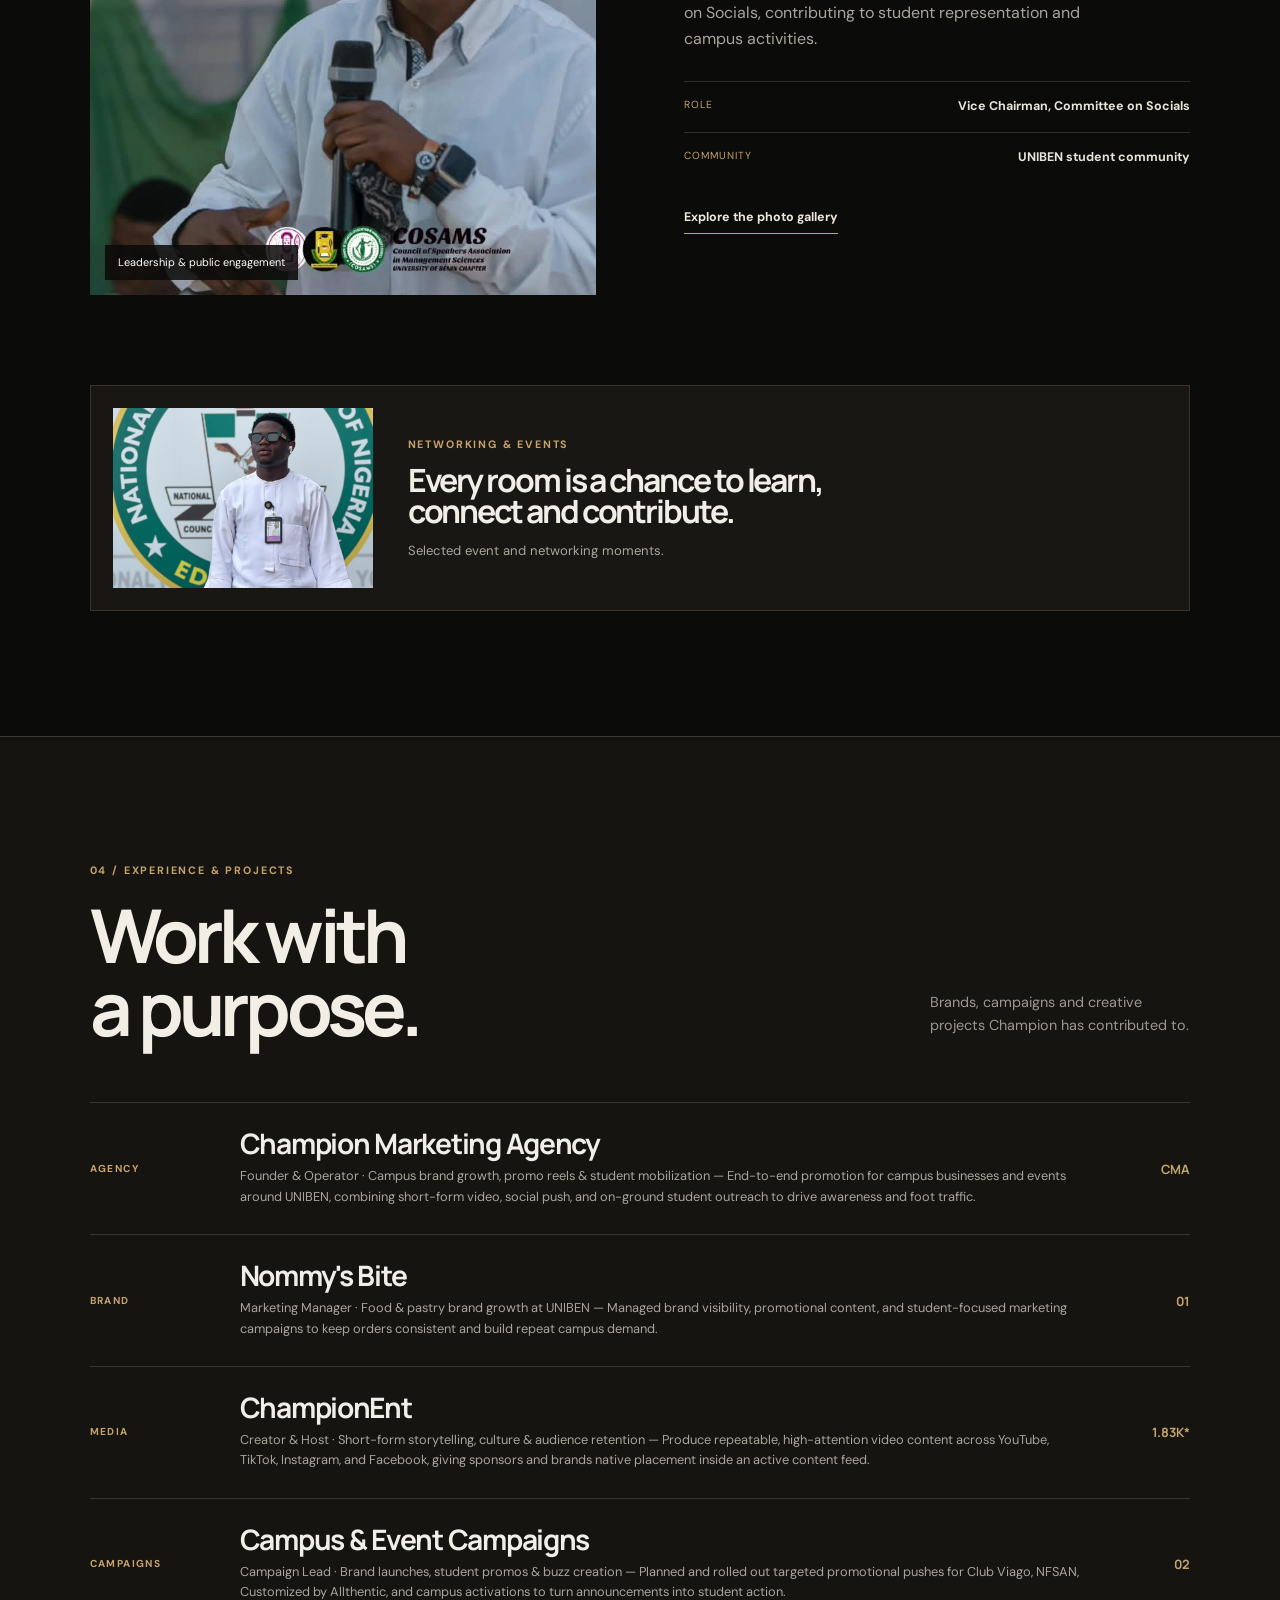
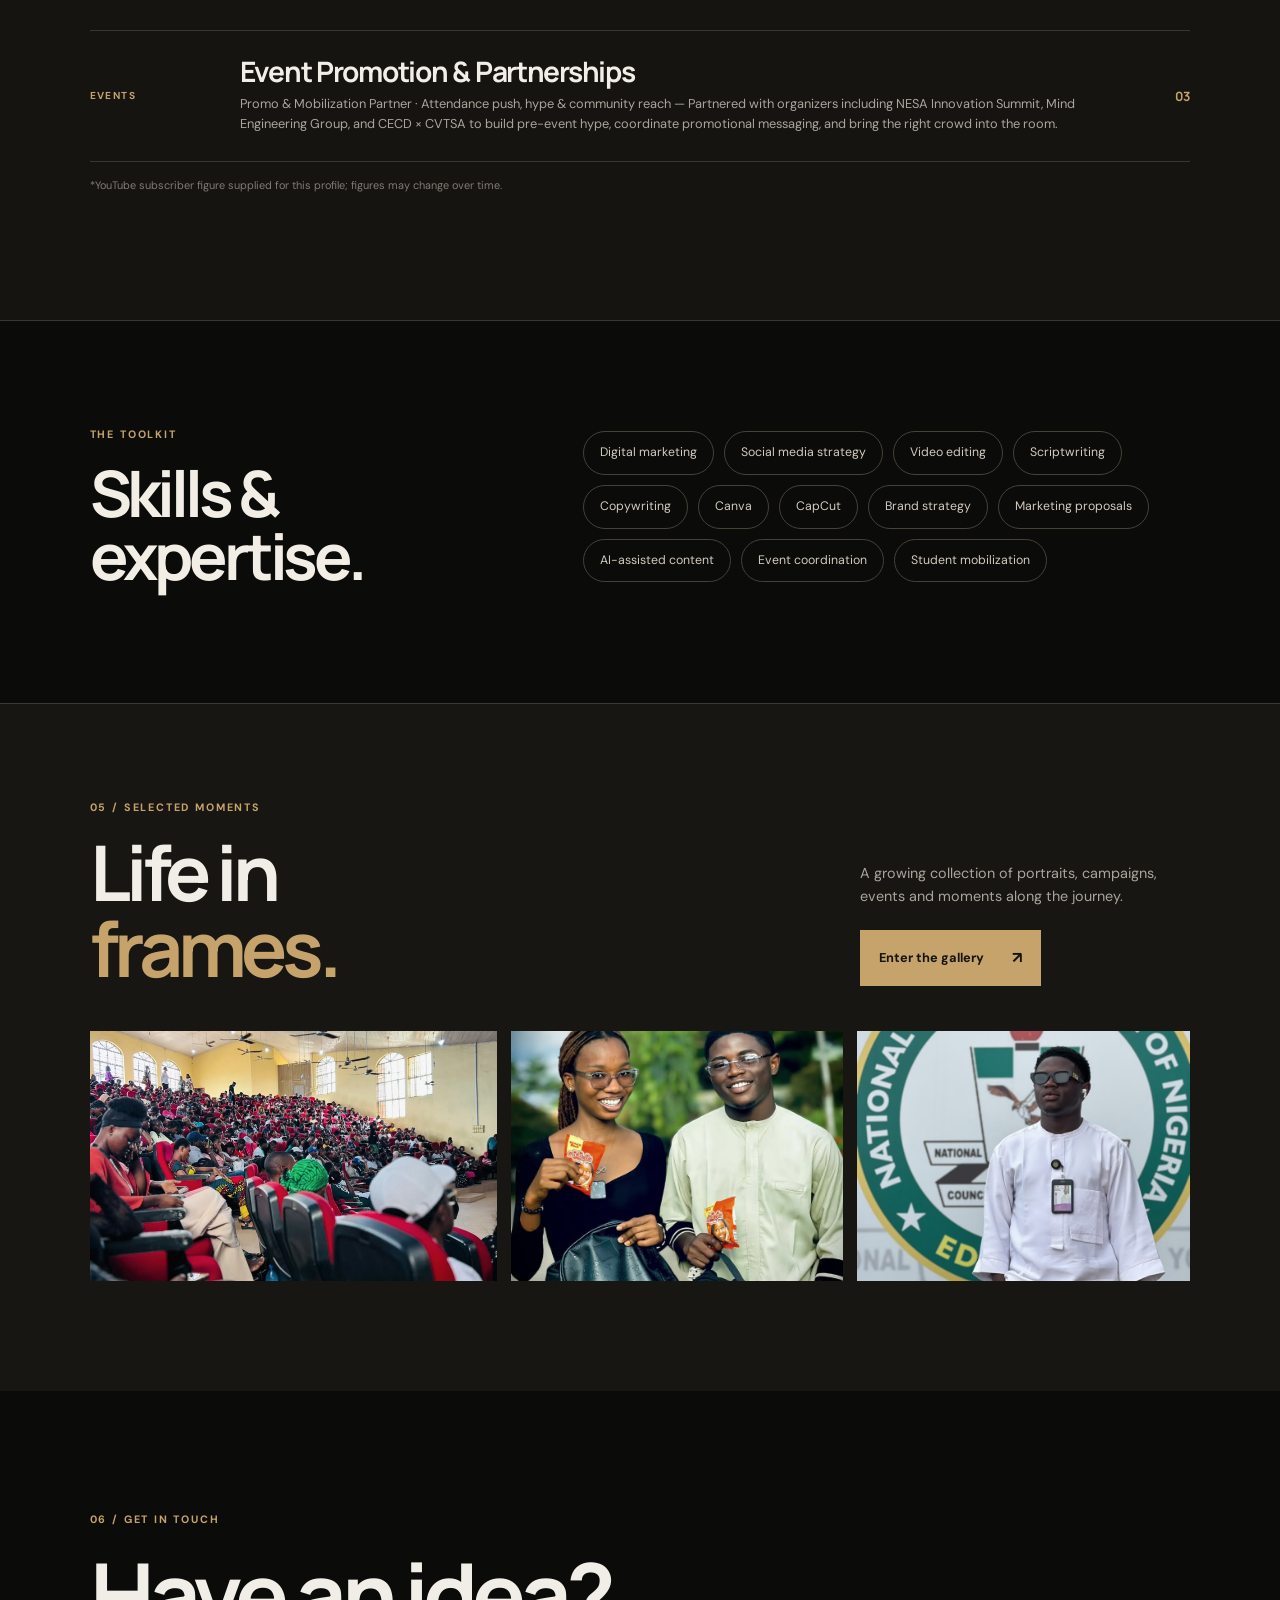
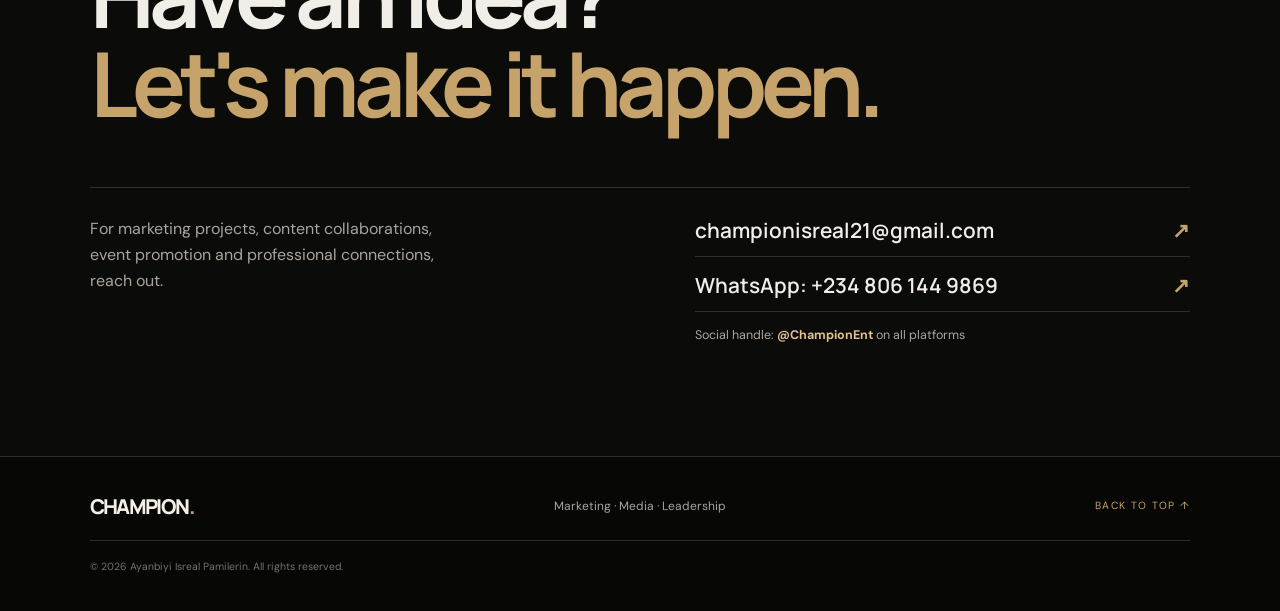
==== commit 7a7e9917: "update index.html" ====
--- a/index.html
+++ b/index.html
@@ -1038,8 +1038,9 @@
 
       <p class="fine-print">
 
-   
-
+         <p class="fine-print">
+        *YouTube subscriber figure supplied for this profile;
+        figures may change over time.
       </p>
 
     </div>
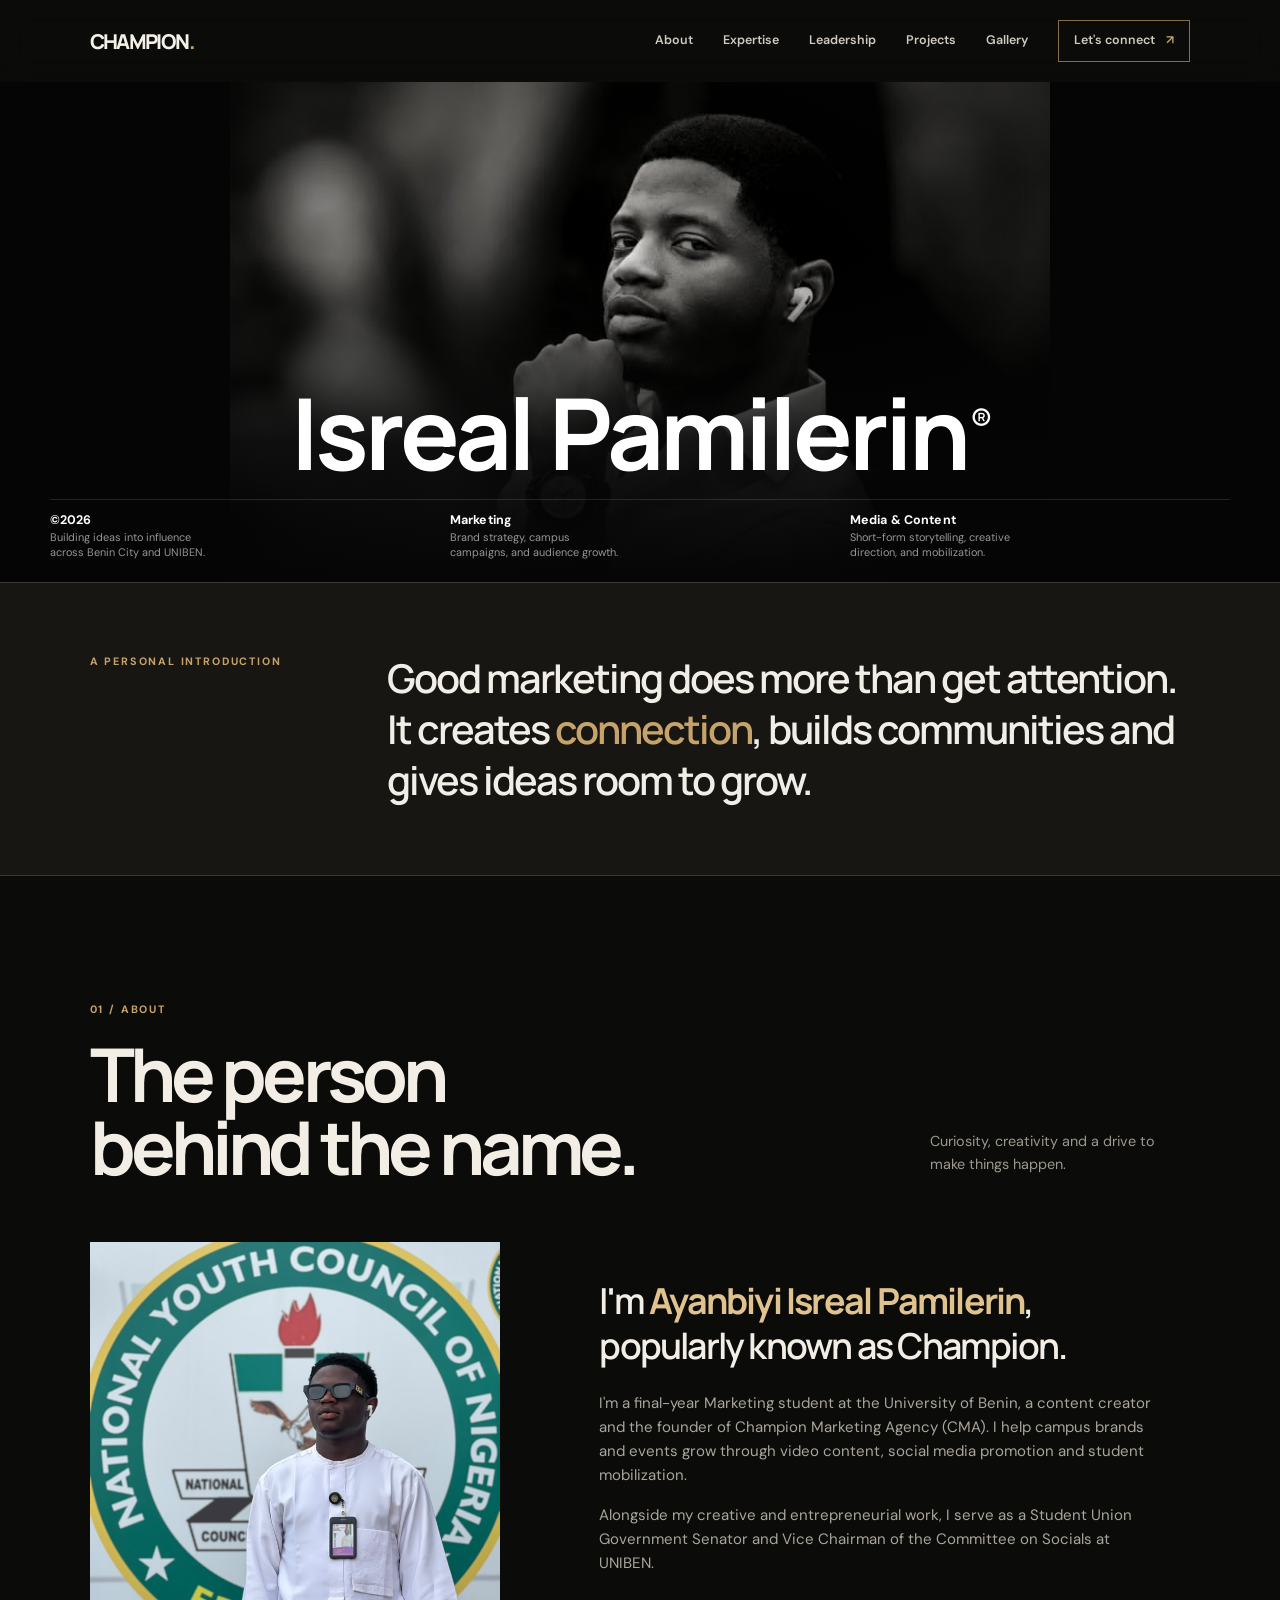
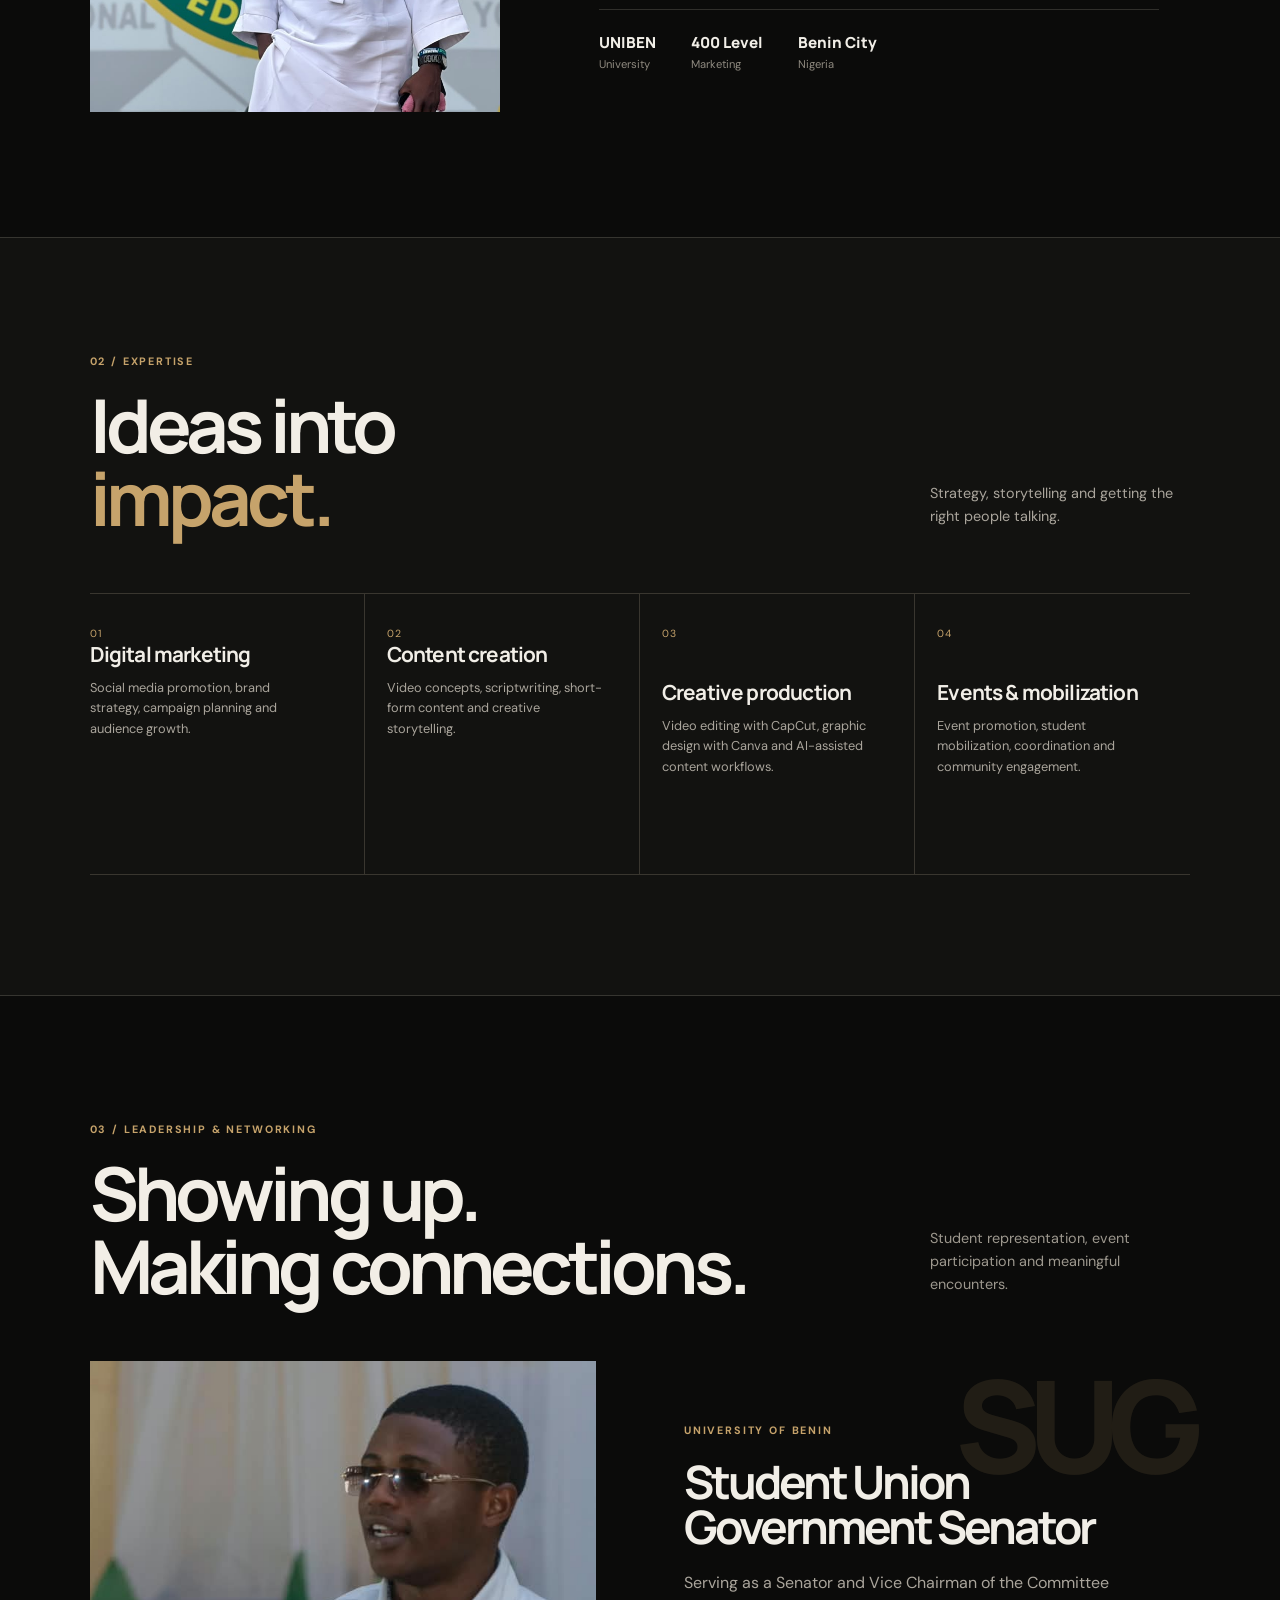
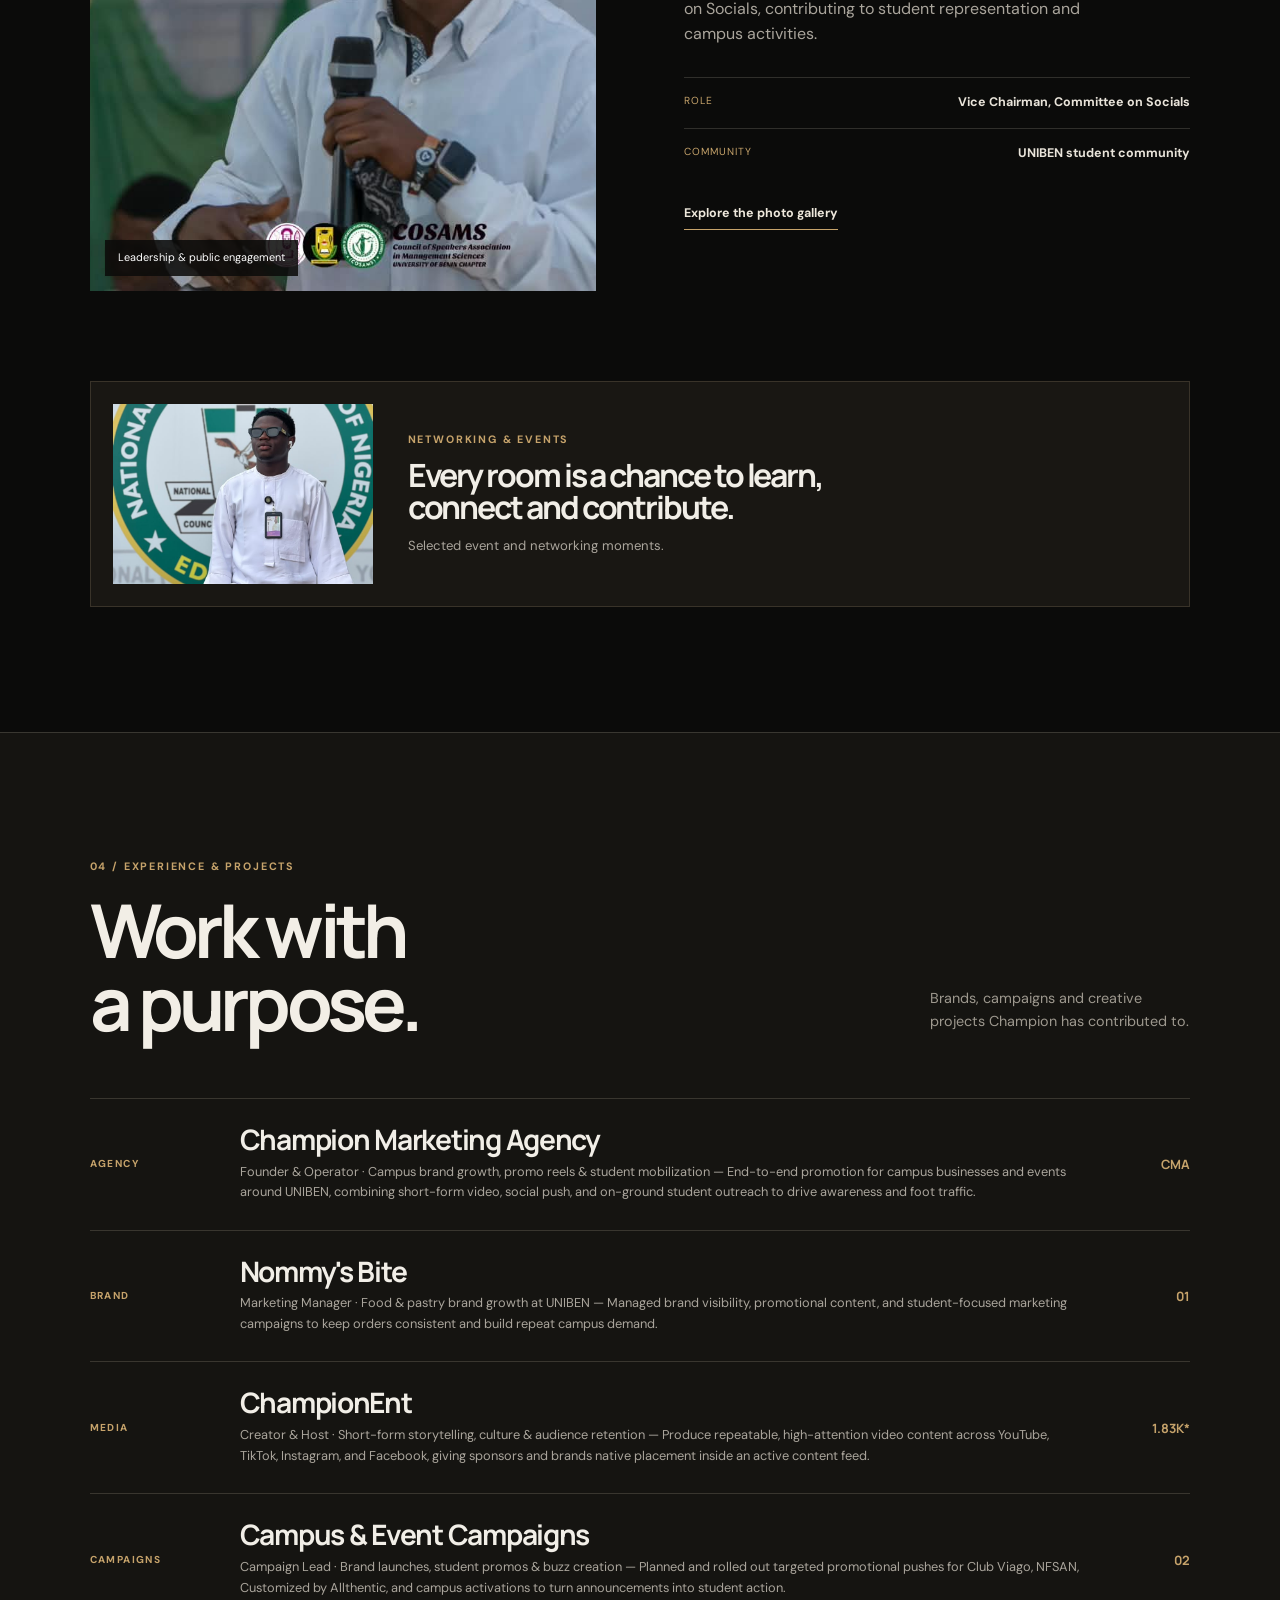
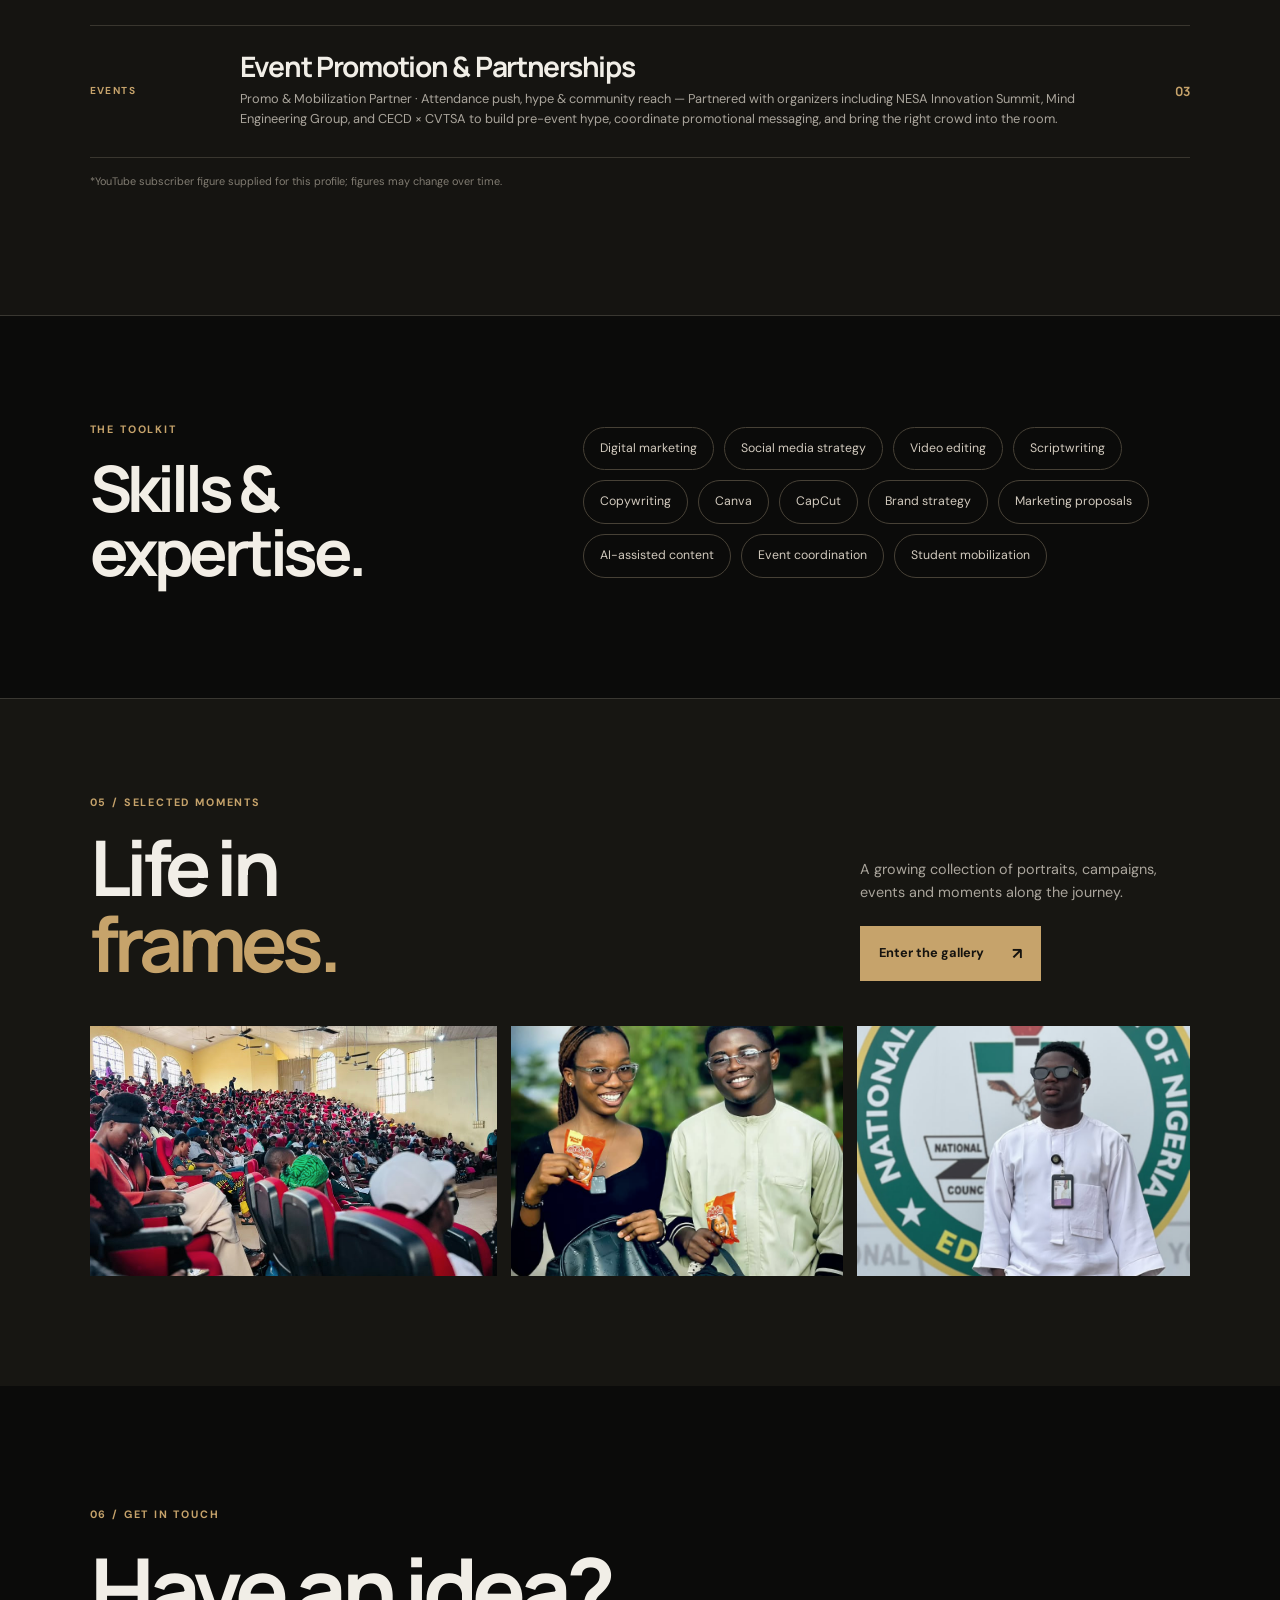
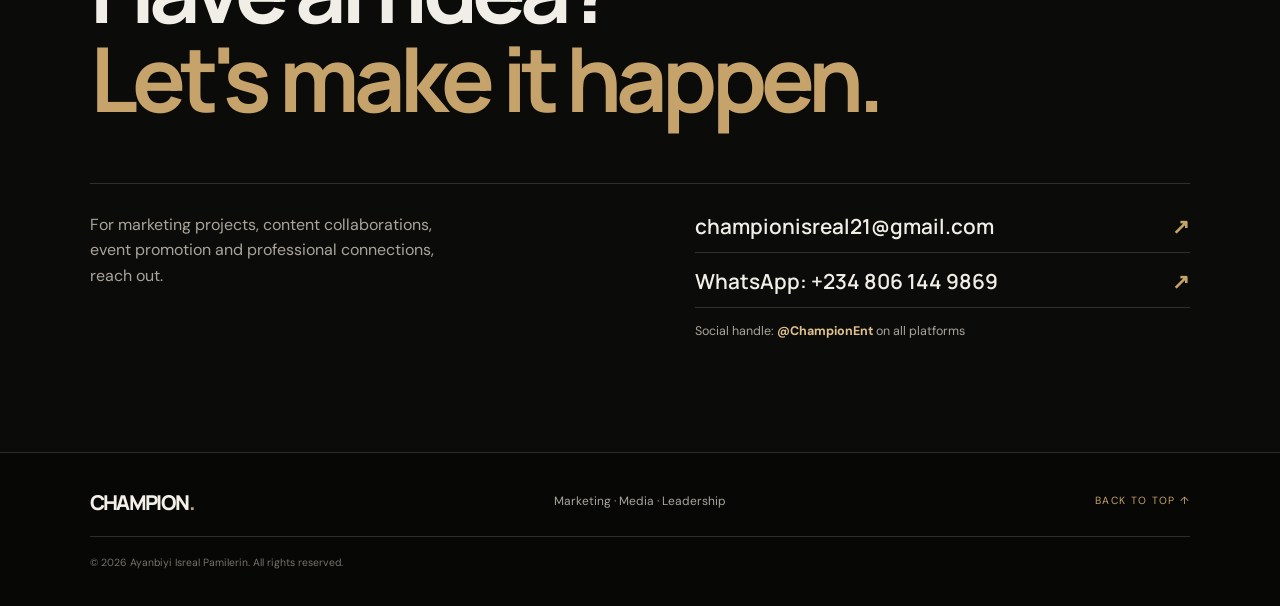
==== commit 29995eb9: "update index.html" ====
--- a/index.html
+++ b/index.html
@@ -719,9 +719,7 @@
         <article class="service-card reveal">
 
           <span class="service-number">03</span>
-
-          <div class="service-icon">◫</div>
-
+      <div class="service-icon">
           <h3>Creative production</h3>
 
           <p>
@@ -738,7 +736,7 @@
 
           <span class="service-number">04</span>
 
-          <div class="service-icon">◎</div>
+          <div class="service-icon"></div>
 
           <h3>Events &amp; mobilization</h3>
 
@@ -1039,6 +1037,7 @@
       <p class="fine-print">
 
          <p class="fine-print">
+       
         *YouTube subscriber figure supplied for this profile;
         figures may change over time.
       </p>
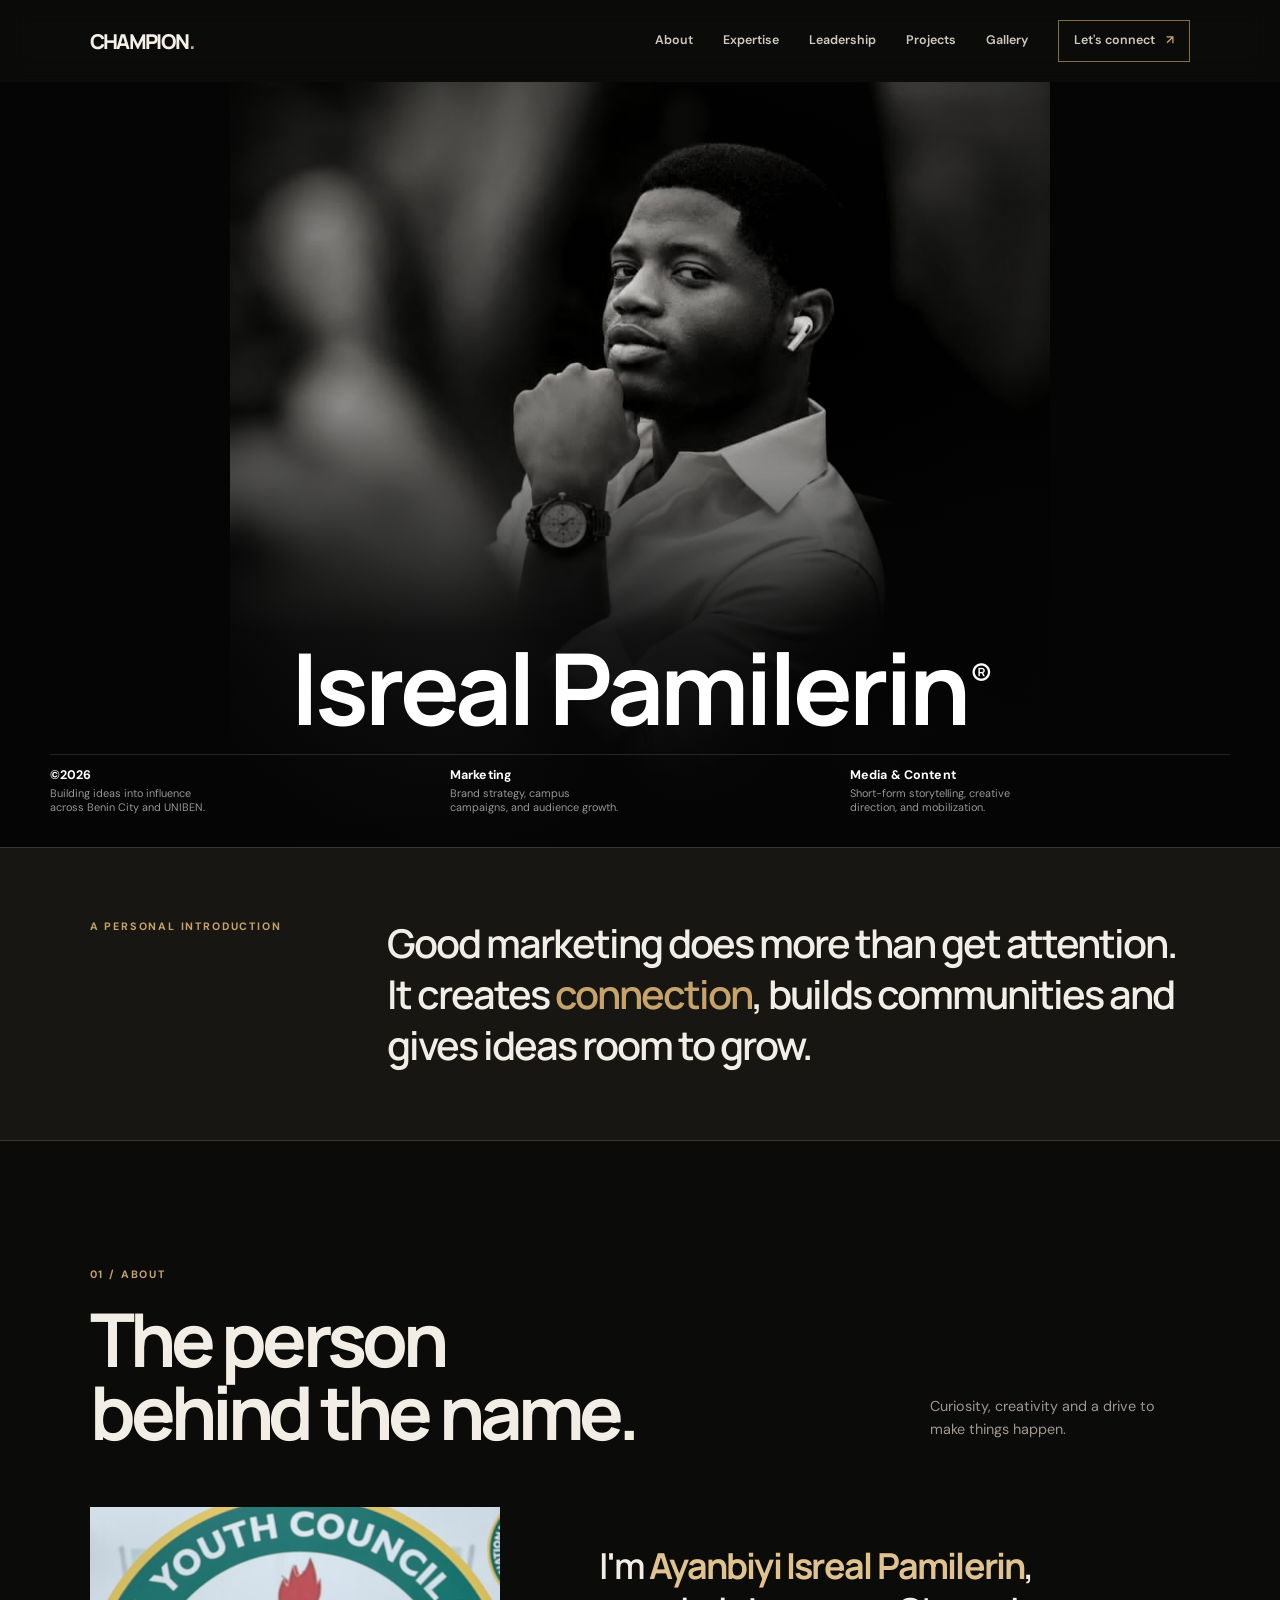
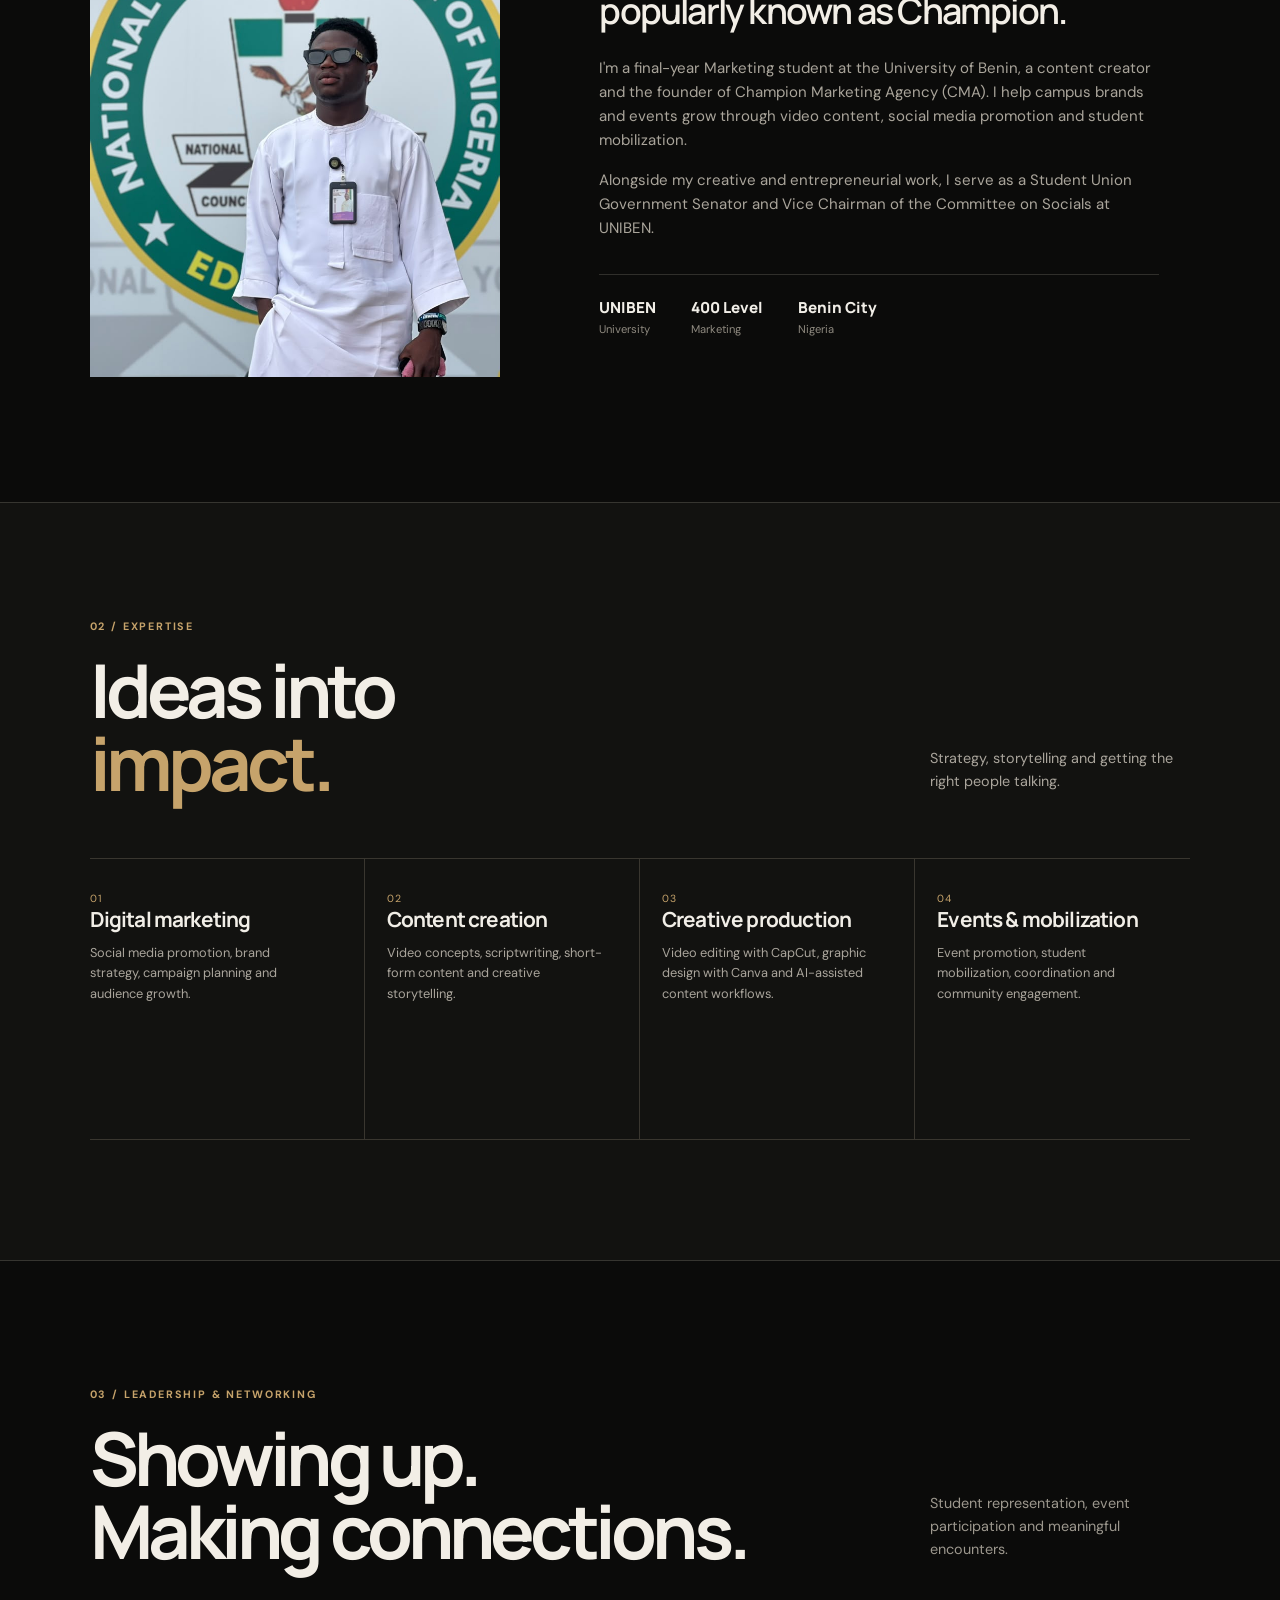
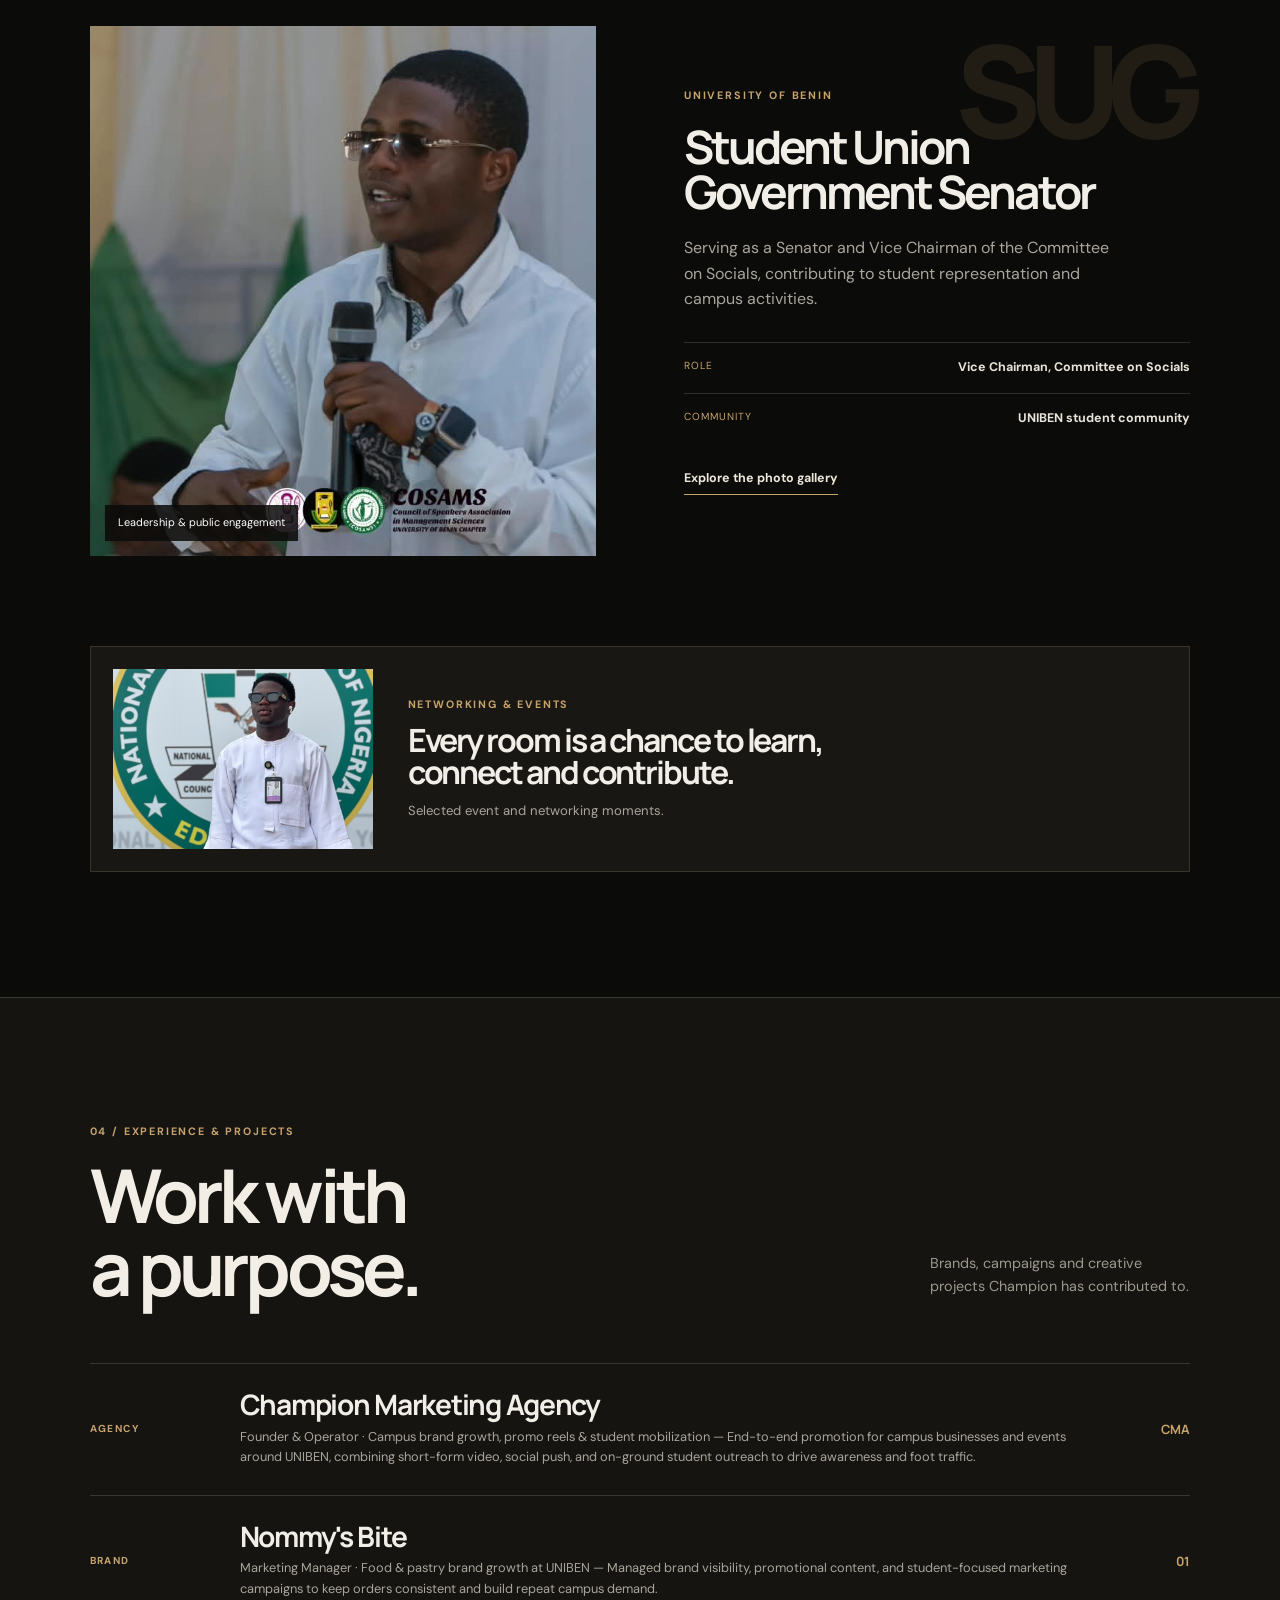
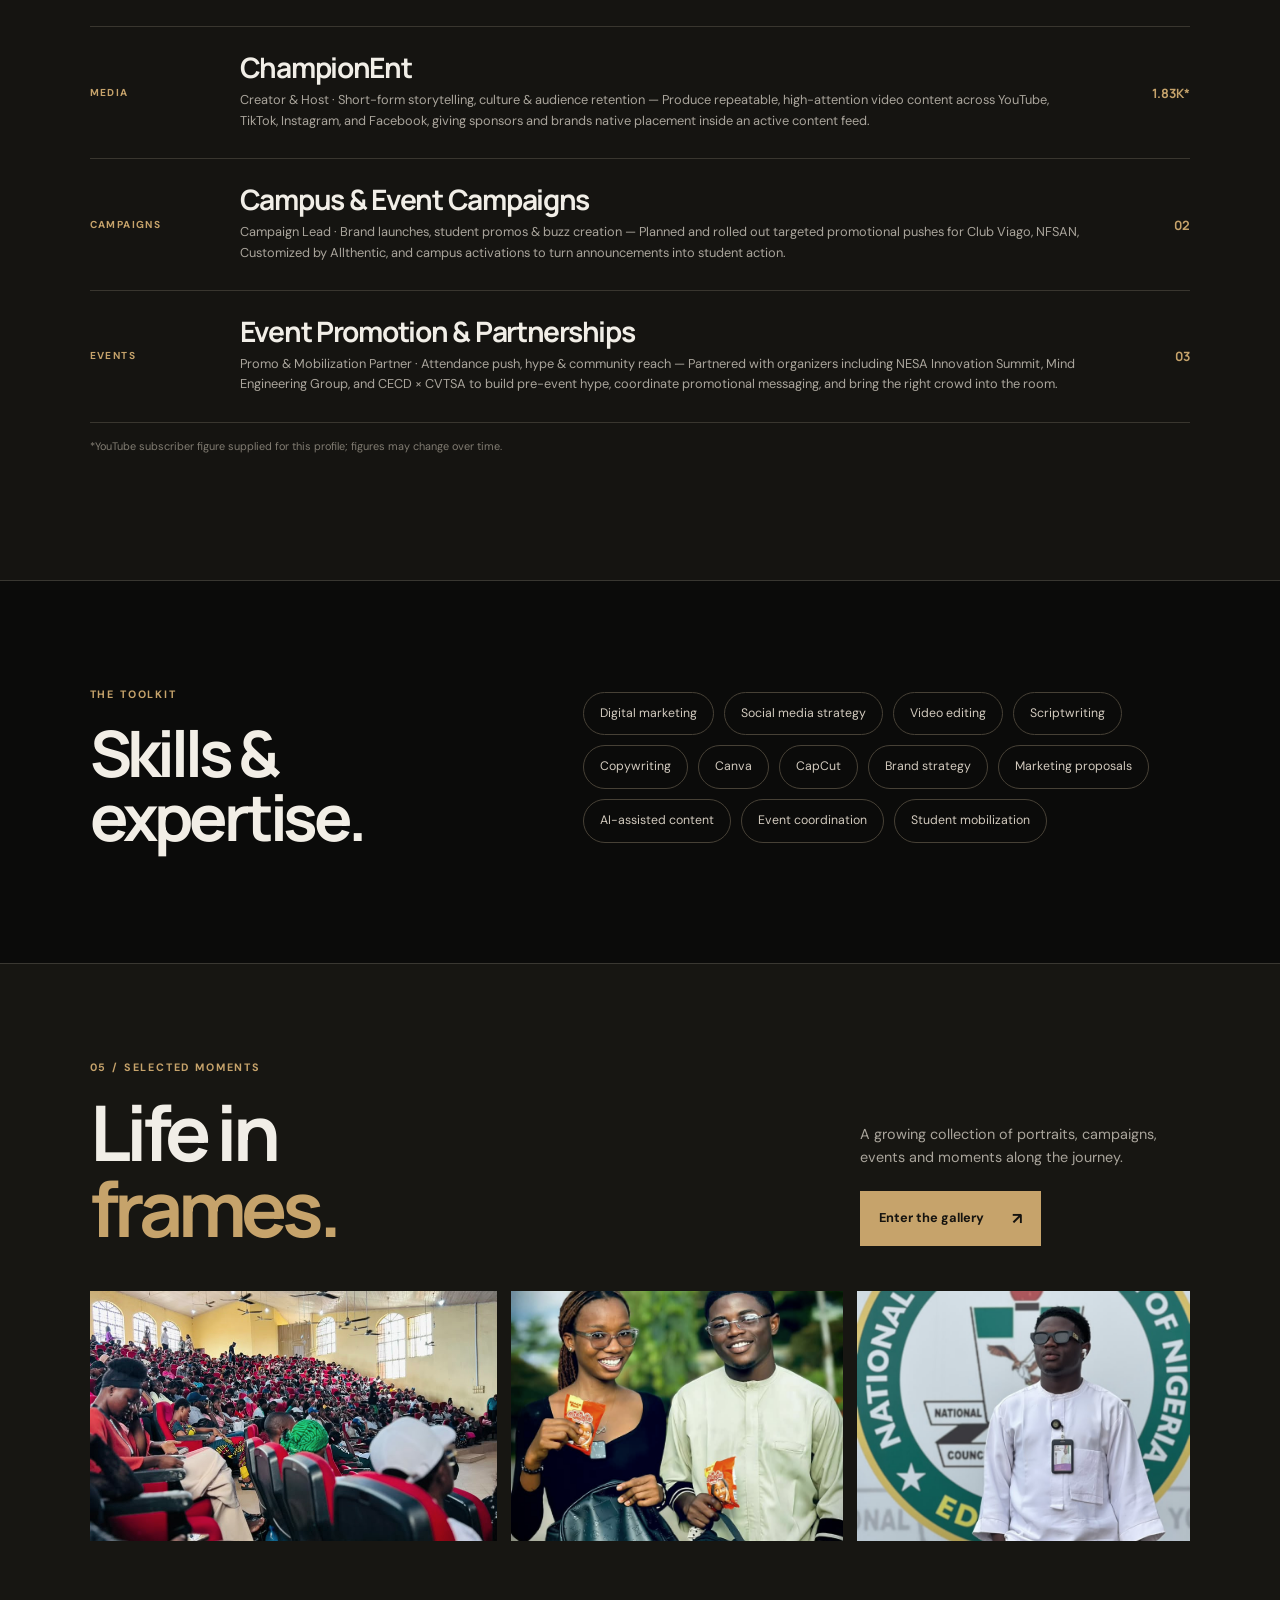
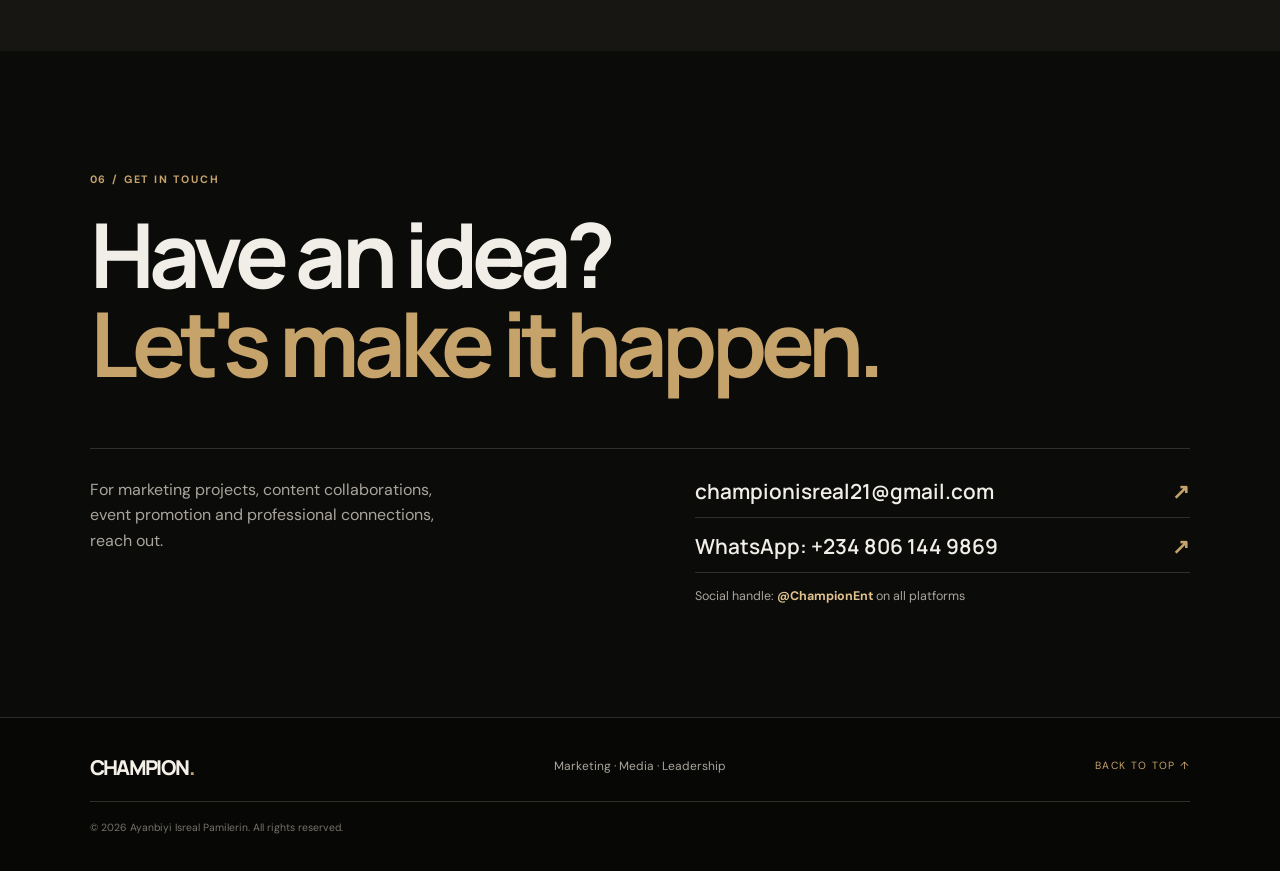
==== commit dbabb95f: "update" ====
--- a/index.html
+++ b/index.html
@@ -1,1305 +1,520 @@
 <!DOCTYPE html>
-
 <html lang="en">
-
 <head>
-
   <meta charset="UTF-8">
-
   <meta name="viewport" content="width=device-width, initial-scale=1.0">
 
   <!-- SEO -->
-
   <meta name="description" content="Explore the professional portfolio of Ayanbiyi Isreal Pamilerin, popularly known as Champion — a Marketing student, content creator, digital marketing entrepreneur and student leader at the University of Benin.">
-
   <meta name="author" content="Ayanbiyi Isreal Pamilerin">
-
   <meta name="robots" content="index, follow">
-
   <meta name="theme-color" content="#0b0b0a">
-
   <link rel="canonical" href="https://championentprofile.vercel.app/">
-
   <title>Champion — Isreal Pamilerin | Marketing, Media & Leadership</title>
 
   <!-- OPEN GRAPH / WHATSAPP / FACEBOOK PREVIEW -->
-
   <meta property="og:type" content="website">
-
   <meta property="og:title" content="Champion — Isreal Pamilerin">
-
   <meta property="og:description" content="Marketing, media, creativity and leadership. Discover the professional journey, projects and experiences of Ayanbiyi Isreal Pamilerin.">
-
   <meta property="og:url" content="https://championentprofile.vercel.app/">
-
   <meta property="og:image" content="https://championentprofile.vercel.app/images/Champion-Hero.jpg">
-
   <meta property="og:image:alt" content="A portrait of Isreal Pamilerin, popularly known as Champion">
-
   <meta property="og:site_name" content="Champion — Isreal Pamilerin">
 
   <!-- TWITTER / X PREVIEW -->
-
   <meta name="twitter:card" content="summary_large_image">
-
   <meta name="twitter:title" content="Champion — Isreal Pamilerin">
-
   <meta name="twitter:description" content="Explore Champion's professional portfolio, marketing experience, leadership and creative projects.">
-
   <meta name="twitter:image" content="https://championentprofile.vercel.app/images/Champion-Hero.jpg">
 
   <!-- FONTS -->
-
   <link rel="preconnect" href="https://fonts.googleapis.com">
-
   <link rel="preconnect" href="https://fonts.gstatic.com" crossorigin>
-
-  <link
-
-    href="https://fonts.googleapis.com/css2?family=DM+Sans:wght@400;500;600;700&family=Manrope:wght@400;500;600;700;800&display=swap"
-
-    rel="stylesheet"
-
-  >
+  <link href="https://fonts.googleapis.com/css2?family=DM+Sans:wght@400;500;600;700&family=Manrope:wght@400;500;600;700;800&display=swap" rel="stylesheet">
 
   <!-- HERO IMAGE PRELOAD -->
-
-  <link
-
-    rel="preload"
-
-    as="image"
-
-    href="images/Champion-Hero.jpg"
-
-    fetchpriority="high"
-
-  >
+  <link rel="preload" as="image" href="images/Champion-Hero.jpg" fetchpriority="high">
 
   <!-- MAIN STYLESHEET -->
-
   <link rel="stylesheet" href="style.css">
 
   <style>
-
     /* ACCESSIBLE SKIP LINK */
-
     .skip-link {
-
       position: absolute;
-
       top: -100px;
-
       left: 15px;
-
       z-index: 9999;
-
       background: #c6a36b;
-
       color: #0b0b0a;
-
       padding: 12px 18px;
-
       text-decoration: none;
-
       font-weight: 700;
-
-    }
-
+    }
     .skip-link:focus {
-
       top: 15px;
-
     }
 
     /* COMPACT JAY COLE STYLE HERO */
-
     .dark-site .site-header {
-
       background: transparent;
-
       border-bottom: none;
-
     }
 
     #home.jc-hero {
-
       position: relative;
-
       width: 100%;
-
       max-width: 100%;
-
-      height: 500px;
-
+      min-height: 85vh; /* Changed from fixed height for better responsiveness */
       background-color: #050505;
-
       display: flex;
-
       flex-direction: column;
-
       justify-content: flex-end;
-
-      padding: 4.5rem 1.5rem 1.4rem;
-
+      padding: 4.5rem 1.5rem 2rem;
       overflow: hidden;
-
       margin: 0;
-
     }
 
     .jc-hero-bg {
-
       position: absolute;
-
       inset: 0;
-
       z-index: 0;
-
       display: flex;
-
       justify-content: center;
-
       align-items: flex-start;
-
       pointer-events: none;
-
     }
 
     .jc-hero-bg img {
-
       width: 100%;
-
       height: 100%;
-
       max-width: 820px;
-
       object-fit: cover;
-
-      object-position: center 18%;
-
+      object-position: center 25%; /* Adjusted so head isn't chopped */
       filter: contrast(1.06) brightness(0.92);
-
     }
 
     .jc-hero-bg::after {
-
       content: "";
-
       position: absolute;
-
       inset: 0;
-
       background:
-
-        radial-gradient(
-
-          circle at 50% 35%,
-
-          rgba(5, 5, 5, 0) 25%,
-
-          rgba(5, 5, 5, 0.85) 88%
-
-        ),
-
-        linear-gradient(
-
-          180deg,
-
-          rgba(5, 5, 5, 0.25) 0%,
-
-          rgba(5, 5, 5, 0) 35%,
-
-          rgba(5, 5, 5, 0.9) 72%,
-
-          #050505 100%
-
-        );
-
+        radial-gradient(circle at 50% 35%, rgba(5, 5, 5, 0) 25%, rgba(5, 5, 5, 0.85) 88%),
+        linear-gradient(180deg, rgba(5, 5, 5, 0.25) 0%, rgba(5, 5, 5, 0) 35%, rgba(5, 5, 5, 0.9) 72%, #050505 100%);
     }
 
     .jc-hero-inner {
-
       position: relative;
-
       z-index: 2;
-
       width: 100%;
-
       max-width: 1180px;
-
       margin: 0 auto;
-
     }
 
     .jc-hero-title {
-
       font-family: 'Manrope', 'DM Sans', sans-serif;
-
       font-size: clamp(2.4rem, 9.5vw, 6.2rem);
-
       font-weight: 700;
-
       line-height: 0.96;
-
       letter-spacing: -0.04em;
-
       color: #ffffff;
-
       text-align: center;
-
       margin: 0 0 1.15rem;
-
     }
 
     .jc-hero-title sup {
-
       font-size: 0.36em;
-
       font-weight: 500;
-
       vertical-align: super;
-
       margin-left: 0.08em;
-
     }
 
     .jc-hero-cols {
-
       display: grid;
-
       grid-template-columns: repeat(3, 1fr);
-
       gap: 1.25rem;
-
       padding-top: 0.9rem;
-
       border-top: 1px solid rgba(255, 255, 255, 0.12);
-
     }
 
     .jc-col h3 {
-
       font-family: 'DM Sans', sans-serif;
-
       font-size: 0.78rem;
-
       font-weight: 700;
-
       color: #ffffff;
-
       margin: 0 0 0.25rem;
-
       letter-spacing: 0.01em;
-
     }
 
     .jc-col p {
-
       font-family: 'DM Sans', sans-serif;
-
       font-size: 0.68rem;
-
       line-height: 1.35;
-
       color: rgba(255, 255, 255, 0.58);
-
       margin: 0;
-
       max-width: 24ch;
-
     }
 
     /* MOBILE HERO */
-
     @media (max-width: 640px) {
-
       #home.jc-hero {
-
-        height: 410px;
-
-        padding: 4rem 1.1rem 1.1rem;
-
+        min-height: 75vh;
+        padding: 4rem 1.1rem 1.5rem;
       }
-
       .jc-hero-title {
-
         margin-bottom: 0.9rem;
-
       }
-
       .jc-hero-cols {
-
         gap: 0.75rem;
-
       }
-
       .jc-col h3 {
-
         font-size: 0.72rem;
-
       }
-
       .jc-col p {
-
         font-size: 0.62rem;
-
         line-height: 1.3;
-
       }
-
-    }
-
+    }
   </style>
-
 </head>
-
 <body class="dark-site">
 
 <a href="#main-content" class="skip-link">
-
   Skip to main content
-
 </a>
 
 <!-- PAGE PROGRESS -->
-
-<div
-
-  class="page-progress"
-
-  id="pageProgress"
-
-  aria-hidden="true"
-
-></div>
+<div class="page-progress" id="pageProgress" aria-hidden="true"></div>
 
 <!-- HEADER -->
-
 <header class="site-header">
-
   <a class="brand" href="index.html" aria-label="Champion homepage">
-
     CHAMPION<span>.</span>
-
   </a>
-
-  <button
-
-    class="menu-toggle"
-
-    id="menuToggle"
-
-    type="button"
-
-    aria-label="Open navigation"
-
-    aria-expanded="false"
-
-    aria-controls="nav"
-
-  >
-
+  <button class="menu-toggle" id="menuToggle" type="button" aria-label="Open navigation" aria-expanded="false" aria-controls="nav">
     <span></span>
-
     <span></span>
-
   </button>
-
   <nav class="nav" id="nav" aria-label="Main navigation">
-
     <a href="#about">About</a>
-
     <a href="#work">Expertise</a>
-
     <a href="#leadership">Leadership</a>
-
     <a href="#projects">Projects</a>
-
     <a href="gallery.html">Gallery</a>
-
     <a class="nav-contact" href="#contact">
-
       Let's connect <span>↗</span>
-
     </a>
-
   </nav>
-
 </header>
 
 <main id="main-content">
 
   <!-- HERO SECTION -->
-
-  <section
-
-    class="jc-hero"
-
-    id="home"
-
-    aria-labelledby="hero-title"
-
-  >
-
+  <section class="jc-hero" id="home" aria-labelledby="hero-title">
     <div class="jc-hero-bg">
-
-      <img
-
-        src="images/Champion-Hero.jpg"
-
-        alt="Portrait of Isreal Pamilerin, popularly known as Champion"
-
-        fetchpriority="high"
-
-        loading="eager"
-
-        decoding="async"
-
-      >
-
-    </div>
-
+      <img src="images/Champion-Hero.jpg" alt="Portrait of Isreal Pamilerin, popularly known as Champion" fetchpriority="high" loading="eager" decoding="async">
+    </div>
     <div class="jc-hero-inner reveal">
-
       <h1 class="jc-hero-title" id="hero-title">
-
         Isreal Pamilerin<sup>®</sup>
-
       </h1>
-
       <div class="jc-hero-cols">
-
         <div class="jc-col">
-
-          <h3>©2026</h3>
-
-          <p>
-
-            Building ideas into influence across Benin City and UNIBEN.
-
-          </p>
-
-        </div>
-
+          <h3>©<span id="hero-year"></span></h3>
+          <p>Building ideas into influence across Benin City and UNIBEN.</p>
+        </div>
         <div class="jc-col">
-
           <h3>Marketing</h3>
-
-          <p>
-
-            Brand strategy, campus campaigns, and audience growth.
-
-          </p>
-
-        </div>
-
+          <p>Brand strategy, campus campaigns, and audience growth.</p>
+        </div>
         <div class="jc-col">
-
           <h3>Media &amp; Content</h3>
-
-          <p>
-
-            Short-form storytelling, creative direction, and mobilization.
-
-          </p>
-
-        </div>
-
-      </div>
-
-    </div>
-
+          <p>Short-form storytelling, creative direction, and mobilization.</p>
+        </div>
+      </div>
+    </div>
   </section>
 
   <!-- INTRODUCTION -->
-
   <section class="intro-band">
-
     <div class="section-shell intro-inner">
-
-      <span class="eyebrow">
-
-        A PERSONAL INTRODUCTION
-
-      </span>
-
+      <span class="eyebrow">A PERSONAL INTRODUCTION</span>
       <p>
-
         Good marketing does more than get attention.
-
         It creates <em>connection</em>, builds communities
-
         and gives ideas room to grow.
-
       </p>
-
-    </div>
-
+    </div>
   </section>
 
   <!-- ABOUT -->
-
   <section class="section section-shell" id="about">
-
     <div class="section-heading reveal">
-
       <div>
-
         <p class="eyebrow">01 / ABOUT</p>
-
-        <h2>
-
-          The person<br>
-
-          behind the name.
-
-        </h2>
-
-      </div>
-
-      <p class="heading-note">
-
-        Curiosity, creativity and a drive to make things happen.
-
+        <h2>The person<br>behind the name.</h2>
+      </div>
+      <p class="heading-note">Curiosity, creativity and a drive to make things happen.</p>
+    </div>
+
+    <div class="about-grid">
+      <div class="about-photo reveal">
+        <img src="images/Networking.png" alt="Champion at a professional networking moment" loading="lazy" decoding="async">
+      </div>
+      <div class="about-copy reveal">
+        <p class="large-copy">
+          I'm <strong>Ayanbiyi Isreal Pamilerin</strong>, popularly known as Champion.
+        </p>
+        <p>
+          I'm a final-year Marketing student at the University of Benin, a content creator and the founder of Champion Marketing Agency (CMA). I help campus brands and events grow through video content, social media promotion and student mobilization.
+        </p>
+        <p>
+          Alongside my creative and entrepreneurial work, I serve as a Student Union Government Senator and Vice Chairman of the Committee on Socials at UNIBEN.
+        </p>
+        <div class="about-facts">
+          <div>
+            <strong>UNIBEN</strong>
+            <span>University</span>
+          </div>
+          <div>
+            <strong>400 Level</strong>
+            <span>Marketing</span>
+          </div>
+          <div>
+            <strong>Benin City</strong>
+            <span>Nigeria</span>
+          </div>
+        </div>
+      </div>
+    </div>
+  </section>
+
+  <!-- EXPERTISE -->
+  <section class="dark-section" id="work">
+    <div class="section section-shell">
+      <div class="section-heading light reveal">
+        <div>
+          <p class="eyebrow">02 / EXPERTISE</p>
+          <h2>Ideas into<br><span>impact.</span></h2>
+        </div>
+        <p class="heading-note">Strategy, storytelling and getting the right people talking.</p>
+      </div>
+
+      <div class="services-grid">
+        <article class="service-card reveal">
+          <span class="service-number">01</span>
+          <h3>Digital marketing</h3>
+          <p>Social media promotion, brand strategy, campaign planning and audience growth.</p>
+        </article>
+        
+        <article class="service-card reveal">
+          <span class="service-number">02</span>
+          <h3>Content creation</h3>
+          <p>Video concepts, scriptwriting, short-form content and creative storytelling.</p>
+        </article>
+        
+        <article class="service-card reveal">
+          <span class="service-number">03</span>
+          <h3>Creative production</h3>
+          <p>Video editing with CapCut, graphic design with Canva and AI-assisted content workflows.</p>
+        </article>
+        
+        <article class="service-card reveal">
+          <span class="service-number">04</span>
+          <h3>Events &amp; mobilization</h3>
+          <p>Event promotion, student mobilization, coordination and community engagement.</p>
+        </article>
+      </div>
+    </div>
+  </section>
+
+  <!-- LEADERSHIP AND NETWORKING -->
+  <section class="section section-shell" id="leadership">
+    <div class="section-heading reveal">
+      <div>
+        <p class="eyebrow">03 / LEADERSHIP &amp; NETWORKING</p>
+        <h2>Showing up.<br>Making connections.</h2>
+      </div>
+      <p class="heading-note">Student representation, event participation and meaningful encounters.</p>
+    </div>
+
+    <div class="leadership-grid">
+      <div class="leadership-image reveal">
+        <img src="images/Leadership.png" alt="Champion at a National Youth Council event" loading="lazy" decoding="async">
+        <span class="image-caption">Leadership &amp; public engagement</span>
+      </div>
+      <div class="leadership-text reveal">
+        <span class="outline-number">SUG</span>
+        <p class="eyebrow">UNIVERSITY OF BENIN</p>
+        <h3>Student Union Government Senator</h3>
+        <p>
+          Serving as a Senator and Vice Chairman of the Committee on Socials, contributing to student representation and campus activities.
+        </p>
+        <div class="role-line">
+          <span>ROLE</span>
+          <strong>Vice Chairman, Committee on Socials</strong>
+        </div>
+        <div class="role-line">
+          <span>COMMUNITY</span>
+          <strong>UNIBEN student community</strong>
+        </div>
+        <a class="text-link" href="gallery.html">Explore the photo gallery</a>
+      </div>
+    </div>
+
+    <div class="network-strip reveal">
+      <img src="images/Networking.png" alt="Champion meeting a guest at an event" loading="lazy" decoding="async">
+      <div>
+        <p class="eyebrow">NETWORKING &amp; EVENTS</p>
+        <h3>Every room is a chance to learn, connect and contribute.</h3>
+        <p>Selected event and networking moments.</p>
+      </div>
+    </div>
+  </section>
+
+  <!-- PROJECTS AND EXPERIENCE -->
+  <section class="section projects-section" id="projects">
+    <div class="section-shell">
+      <div class="section-heading reveal">
+        <div>
+          <p class="eyebrow">04 / EXPERIENCE &amp; PROJECTS</p>
+          <h2>Work with<br>a purpose.</h2>
+        </div>
+        <p class="heading-note">Brands, campaigns and creative projects Champion has contributed to.</p>
+      </div>
+
+      <div class="project-list">
+        <article class="project-row reveal">
+          <span class="project-type">AGENCY</span>
+          <div>
+            <h3>Champion Marketing Agency</h3>
+            <p>Founder &amp; Operator · Campus brand growth, promo reels &amp; student mobilization — End-to-end promotion for campus businesses and events around UNIBEN, combining short-form video, social push, and on-ground student outreach to drive awareness and foot traffic.</p>
+          </div>
+          <span class="project-year">CMA</span>
+        </article>
+
+        <article class="project-row reveal">
+          <span class="project-type">BRAND</span>
+          <div>
+            <h3>Nommy's Bite</h3>
+            <p>Marketing Manager · Food &amp; pastry brand growth at UNIBEN — Managed brand visibility, promotional content, and student-focused marketing campaigns to keep orders consistent and build repeat campus demand.</p>
+          </div>
+          <span class="project-year">01</span>
+        </article>
+
+        <article class="project-row reveal">
+          <span class="project-type">MEDIA</span>
+          <div>
+            <h3>ChampionEnt</h3>
+            <p>Creator &amp; Host · Short-form storytelling, culture &amp; audience retention — Produce repeatable, high-attention video content across YouTube, TikTok, Instagram, and Facebook, giving sponsors and brands native placement inside an active content feed.</p>
+          </div>
+          <span class="project-year">1.83K*</span>
+        </article>
+
+        <article class="project-row reveal">
+          <span class="project-type">CAMPAIGNS</span>
+          <div>
+            <h3>Campus &amp; Event Campaigns</h3>
+            <p>Campaign Lead · Brand launches, student promos &amp; buzz creation — Planned and rolled out targeted promotional pushes for Club Viago, NFSAN, Customized by Allthentic, and campus activations to turn announcements into student action.</p>
+          </div>
+          <span class="project-year">02</span>
+        </article>
+
+        <article class="project-row reveal">
+          <span class="project-type">EVENTS</span>
+          <div>
+            <h3>Event Promotion &amp; Partnerships</h3>
+            <p>Promo &amp; Mobilization Partner · Attendance push, hype &amp; community reach — Partnered with organizers including NESA Innovation Summit, Mind Engineering Group, and CECD × CVTSA to build pre-event hype, coordinate promotional messaging, and bring the right crowd into the room.</p>
+          </div>
+          <span class="project-year">03</span>
+        </article>
+      </div>
+
+      <p class="fine-print">
+        *YouTube subscriber figure supplied for this profile; figures may change over time.
       </p>
-
-    </div>
-
-    <div class="about-grid">
-
-      <div class="about-photo reveal">
-
-        <img
-
-          src="images/Networking.png"
-
-          alt="Champion at a professional networking moment"
-
-          loading="lazy"
-
-          decoding="async"
-
-        >
-
-      </div>
-
-      <div class="about-copy reveal">
-
-        <p class="large-copy">
-
-          I'm <strong>Ayanbiyi Isreal Pamilerin</strong>,
-
-          popularly known as Champion.
-
-        </p>
-
-        <p>
-
-          I'm a final-year Marketing student at the University
-
-          of Benin, a content creator and the founder of
-
-          Champion Marketing Agency (CMA). I help campus
-
-          brands and events grow through video content,
-
-          social media promotion and student mobilization.
-
-        </p>
-
-        <p>
-
-          Alongside my creative and entrepreneurial work,
-
-          I serve as a Student Union Government Senator
-
-          and Vice Chairman of the Committee on Socials at UNIBEN.
-
-        </p>
-
-        <div class="about-facts">
-
-          <div>
-
-            <strong>UNIBEN</strong>
-
-            <span>University</span>
-
-          </div>
-
-          <div>
-
-            <strong>400 Level</strong>
-
-            <span>Marketing</span>
-
-          </div>
-
-          <div>
-
-            <strong>Benin City</strong>
-
-            <span>Nigeria</span>
-
-          </div>
-
-        </div>
-
-      </div>
-
-    </div>
-
-  </section>
-
-  <!-- EXPERTISE -->
-
-  <section class="dark-section" id="work">
-
-    <div class="section section-shell">
-
-      <div class="section-heading light reveal">
-
-        <div>
-
-          <p class="eyebrow">02 / EXPERTISE</p>
-
-          <h2>
-
-            Ideas into<br>
-
-            <span>impact.</span>
-
-          </h2>
-
-        </div>
-
-        <p class="heading-note">
-
-          Strategy, storytelling and getting the right people talking.
-
-        </p>
-
-      </div>
-
-      <div class="services-grid">
-
-        <article class="service-card reveal">
-
-          <span class="service-number">01</span>
-
-          <h3>Digital marketing</h3>
-
-          <p>
-
-            Social media promotion, brand strategy,
-
-            campaign planning and audience growth.
-
-          </p>
-
-        </article>
-
-        <article class="service-card reveal">
-
-          <span class="service-number">02</span>
-
-          <h3>Content creation</h3>
-
-          <p>
-
-            Video concepts, scriptwriting, short-form content
-
-            and creative storytelling.
-
-          </p>
-
-        </article>
-
-        <article class="service-card reveal">
-
-          <span class="service-number">03</span>
-      <div class="service-icon">
-          <h3>Creative production</h3>
-
-          <p>
-
-            Video editing with CapCut, graphic design with Canva
-
-            and AI-assisted content workflows.
-
-          </p>
-
-        </article>
-
-        <article class="service-card reveal">
-
-          <span class="service-number">04</span>
-
-          <div class="service-icon"></div>
-
-          <h3>Events &amp; mobilization</h3>
-
-          <p>
-
-            Event promotion, student mobilization,
-
-            coordination and community engagement.
-
-          </p>
-
-        </article>
-
-      </div>
-
-    </div>
-
-  </section>
-
-  <!-- LEADERSHIP AND NETWORKING -->
-
-  <section class="section section-shell" id="leadership">
-
-    <div class="section-heading reveal">
-
+    </div>
+  </section>
+
+  <!-- SKILLS -->
+  <section class="section-shell skill-band">
+    <div class="skill-title reveal">
+      <p class="eyebrow">THE TOOLKIT</p>
+      <h2>Skills &amp;<br>expertise.</h2>
+    </div>
+    <div class="skill-cloud reveal">
+      <span>Digital marketing</span>
+      <span>Social media strategy</span>
+      <span>Video editing</span>
+      <span>Scriptwriting</span>
+      <span>Copywriting</span>
+      <span>Canva</span>
+      <span>CapCut</span>
+      <span>Brand strategy</span>
+      <span>Marketing proposals</span>
+      <span>AI-assisted content</span>
+      <span>Event coordination</span>
+      <span>Student mobilization</span>
+    </div>
+  </section>
+
+  <!-- GALLERY PREVIEW -->
+  <section class="gallery-teaser">
+    <div class="section-shell teaser-inner reveal">
       <div>
-
-        <p class="eyebrow">03 / LEADERSHIP &amp; NETWORKING</p>
-
-        <h2>
-
-          Showing up.<br>
-
-          Making connections.
-
-        </h2>
-
-      </div>
-
-      <p class="heading-note">
-
-        Student representation, event participation
-
-        and meaningful encounters.
-
-      </p>
-
-    </div>
-
-    <div class="leadership-grid">
-
-      <div class="leadership-image reveal">
-
-        <img
-
-          src="images/Leadership.png"
-
-          alt="Champion at a National Youth Council event"
-
-          loading="lazy"
-
-          decoding="async"
-
-        >
-
-        <span class="image-caption">
-
-          Leadership &amp; public engagement
-
+        <p class="eyebrow">05 / SELECTED MOMENTS</p>
+        <h2>Life in<br><span>frames.</span></h2>
+      </div>
+      <div class="teaser-right">
+        <p>A growing collection of portraits, campaigns, events and moments along the journey.</p>
+        <a class="button button-gold" href="gallery.html">Enter the gallery <span>↗</span></a>
+      </div>
+    </div>
+
+    <div class="teaser-images section-shell">
+      <a href="gallery.html" aria-label="Explore event photographs">
+        <img src="images/Events.png" alt="Champion at an event" loading="lazy" decoding="async">
+      </a>
+      <a href="gallery.html" aria-label="Explore marketing photographs">
+        <img src="images/Marketing.png" alt="Champion in a brand promotion photograph" loading="lazy" decoding="async">
+      </a>
+      <a href="gallery.html" aria-label="Explore networking photographs">
+        <img src="images/Networking.png" alt="Champion networking" loading="lazy" decoding="async">
+      </a>
+    </div>
+  </section>
+
+  <!-- CONTACT -->
+  <section class="section section-shell contact-section" id="contact">
+    <div class="contact-top reveal">
+      <p class="eyebrow">06 / GET IN TOUCH</p>
+      <h2>Have an idea?<br><span>Let's make it happen.</span></h2>
+    </div>
+    <div class="contact-bottom reveal">
+      <p>For marketing projects, content collaborations, event promotion and professional connections, reach out.</p>
+      <div class="contact-links">
+        <a href="mailto:championisreal21@gmail.com">championisreal21@gmail.com <span>↗</span></a>
+        <a href="https://wa.me/2348061449869" target="_blank" rel="noopener noreferrer">WhatsApp: +234 806 144 9869 <span>↗</span></a>
+        <span class="social-note">
+          Social handle: <strong>@ChampionEnt</strong> on all platforms
         </span>
-
-      </div>
-
-      <div class="leadership-text reveal">
-
-        <span class="outline-number">SUG</span>
-
-        <p class="eyebrow">UNIVERSITY OF BENIN</p>
-
-        <h3>Student Union Government Senator</h3>
-
-        <p>
-
-          Serving as a Senator and Vice Chairman of the
-
-          Committee on Socials, contributing to student
-
-          representation and campus activities.
-
-        </p>
-
-        <div class="role-line">
-
-          <span>ROLE</span>
-
-          <strong>
-
-            Vice Chairman, Committee on Socials
-
-          </strong>
-
-        </div>
-
-        <div class="role-line">
-
-          <span>COMMUNITY</span>
-
-          <strong>
-
-            UNIBEN student community
-
-          </strong>
-
-        </div>
-
-        <a class="text-link" href="gallery.html">
-
-          Explore the photo gallery
-
-        </a>
-
-      </div>
-
-    </div>
-
-    <div class="network-strip reveal">
-
-      <img
-
-        src="images/Networking.png"
-
-        alt="Champion meeting a guest at an event"
-
-        loading="lazy"
-
-        decoding="async"
-
-      >
-
-      <div>
-
-        <p class="eyebrow">NETWORKING &amp; EVENTS</p>
-
-        <h3>
-
-          Every room is a chance to learn, connect and contribute.
-
-        </h3>
-
-        <p>
-
-          Selected event and networking moments.
-
-        </p>
-
-      </div>
-
-    </div>
-
-  </section>
-
-  <!-- PROJECTS AND EXPERIENCE -->
-
-  <section class="section projects-section" id="projects">
-
-    <div class="section-shell">
-
-      <div class="section-heading reveal">
-
-        <div>
-
-          <p class="eyebrow">04 / EXPERIENCE &amp; PROJECTS</p>
-
-          <h2>
-
-            Work with<br>
-
-            a purpose.
-
-          </h2>
-
-        </div>
-
-        <p class="heading-note">
-
-          Brands, campaigns and creative projects
-
-          Champion has contributed to.
-
-        </p>
-
-      </div>
-
-            <div class="project-list">
-
-        <article class="project-row reveal">
-
-          <span class="project-type">AGENCY</span>
-
-          <div>
-
-            <h3>Champion Marketing Agency</h3>
-
-            <p>
-
-              Founder &amp; Operator · Campus brand growth, promo reels &amp; student mobilization — End-to-end promotion for campus businesses and events around UNIBEN, combining short-form video, social push, and on-ground student outreach to drive awareness and foot traffic.
-
-            </p>
-
-          </div>
-
-          <span class="project-year">CMA</span>
-
-        </article>
-
-        <article class="project-row reveal">
-
-          <span class="project-type">BRAND</span>
-
-          <div>
-
-            <h3>Nommy's Bite</h3>
-
-            <p>
-
-              Marketing Manager · Food &amp; pastry brand growth at UNIBEN — Managed brand visibility, promotional content, and student-focused marketing campaigns to keep orders consistent and build repeat campus demand.
-
-            </p>
-
-          </div>
-
-          <span class="project-year">01</span>
-
-        </article>
-
-        <article class="project-row reveal">
-
-          <span class="project-type">MEDIA</span>
-
-          <div>
-
-            <h3>ChampionEnt</h3>
-
-            <p>
-
-              Creator &amp; Host · Short-form storytelling, culture &amp; audience retention — Produce repeatable, high-attention video content across YouTube, TikTok, Instagram, and Facebook, giving sponsors and brands native placement inside an active content feed.
-
-            </p>
-
-          </div>
-
-          <span class="project-year">1.83K*</span>
-
-        </article>
-
-        <article class="project-row reveal">
-
-          <span class="project-type">CAMPAIGNS</span>
-
-          <div>
-
-            <h3>Campus &amp; Event Campaigns</h3>
-
-            <p>
-
-              Campaign Lead · Brand launches, student promos &amp; buzz creation — Planned and rolled out targeted promotional pushes for Club Viago, NFSAN, Customized by Allthentic, and campus activations to turn announcements into student action.
-
-            </p>
-
-          </div>
-
-          <span class="project-year">02</span>
-
-        </article>
-
-        <article class="project-row reveal">
-
-          <span class="project-type">EVENTS</span>
-
-          <div>
-
-            <h3>Event Promotion &amp; Partnerships</h3>
-
-            <p>
-
-              Promo &amp; Mobilization Partner · Attendance push, hype &amp; community reach — Partnered with organizers including NESA Innovation Summit, Mind Engineering Group, and CECD × CVTSA to build pre-event hype, coordinate promotional messaging, and bring the right crowd into the room.
-
-            </p>
-
-          </div>
-
-          <span class="project-year">03</span>
-
-        </article>
-
-      </div>
-
-      <p class="fine-print">
-
-         <p class="fine-print">
-       
-        *YouTube subscriber figure supplied for this profile;
-        figures may change over time.
-      </p>
-
-    </div>
-
-  </section>
-
-  <!-- SKILLS -->
-
-  <section class="section-shell skill-band">
-
-    <div class="skill-title reveal">
-
-      <p class="eyebrow">THE TOOLKIT</p>
-
-      <h2>
-
-        Skills &amp;<br>
-
-        expertise.
-
-      </h2>
-
-    </div>
-
-    <div class="skill-cloud reveal">
-
-      <span>Digital marketing</span>
-
-      <span>Social media strategy</span>
-
-      <span>Video editing</span>
-
-      <span>Scriptwriting</span>
-
-      <span>Copywriting</span>
-
-      <span>Canva</span>
-
-      <span>CapCut</span>
-
-      <span>Brand strategy</span>
-
-      <span>Marketing proposals</span>
-
-      <span>AI-assisted content</span>
-
-      <span>Event coordination</span>
-
-      <span>Student mobilization</span>
-
-    </div>
-
-  </section>
-
-  <!-- GALLERY PREVIEW -->
-
-  <section class="gallery-teaser">
-
-    <div class="section-shell teaser-inner reveal">
-
-      <div>
-
-        <p class="eyebrow">05 / SELECTED MOMENTS</p>
-
-        <h2>
-
-          Life in<br>
-
-          <span>frames.</span>
-
-        </h2>
-
-      </div>
-
-      <div class="teaser-right">
-
-        <p>
-
-          A growing collection of portraits, campaigns,
-
-          events and moments along the journey.
-
-        </p>
-
-        <a class="button button-gold" href="gallery.html">
-
-          Enter the gallery <span>↗</span>
-
-        </a>
-
-      </div>
-
-    </div>
-
-    <div class="teaser-images section-shell">
-
-      <a href="gallery.html" aria-label="Explore event photographs">
-
-        <img
-
-          src="images/Events.png"
-
-          alt="Champion at an event"
-
-          loading="lazy"
-
-          decoding="async"
-
-        >
-
-      </a>
-
-      <a href="gallery.html" aria-label="Explore marketing photographs">
-
-        <img
-
-          src="images/Marketing.png"
-
-          alt="Champion in a brand promotion photograph"
-
-          loading="lazy"
-
-          decoding="async"
-
-        >
-
-      </a>
-
-      <a href="gallery.html" aria-label="Explore networking photographs">
-
-        <img
-
-          src="images/Networking.png"
-
-          alt="Champion networking"
-
-          loading="lazy"
-
-          decoding="async"
-
-        >
-
-      </a>
-
-    </div>
-
-  </section>
-
-  <!-- CONTACT -->
-
-  <section
-
-    class="section section-shell contact-section"
-
-    id="contact"
-
-  >
-
-    <div class="contact-top reveal">
-
-      <p class="eyebrow">06 / GET IN TOUCH</p>
-
-      <h2>
-
-        Have an idea?<br>
-
-        <span>Let's make it happen.</span>
-
-      </h2>
-
-    </div>
-
-    <div class="contact-bottom reveal">
-
-      <p>
-
-        For marketing projects, content collaborations,
-
-        event promotion and professional connections,
-
-        reach out.
-
-      </p>
-
-      <div class="contact-links">
-
-        <a href="mailto:championisreal21@gmail.com">
-
-          championisreal21@gmail.com <span>↗</span>
-
-        </a>
-
-        <a
-
-          href="https://wa.me/2348061449869"
-
-          target="_blank"
-
-          rel="noopener noreferrer"
-
-        >
-
-          WhatsApp: +234 806 144 9869 <span>↗</span>
-
-        </a>
-
-        <span class="social-note">
-
-          Social handle:
-
-          <strong>@ChampionEnt</strong>
-
-          on all platforms
-
-        </span>
-
-      </div>
-
-    </div>
-
+      </div>
+    </div>
   </section>
 
 </main>
 
 <!-- FOOTER -->
-
 <footer class="footer">
-
-  <a class="brand" href="index.html">
-
-    CHAMPION<span>.</span>
-
-  </a>
-
-  <p>
-
-    Marketing · Media · Leadership
-
-  </p>
-
-  <a href="#home" class="back-top">
-
-    BACK TO TOP ↑
-
-  </a>
-
+  <a class="brand" href="index.html">CHAMPION<span>.</span></a>
+  <p>Marketing · Media · Leadership</p>
+  <a href="#home" class="back-top">BACK TO TOP ↑</a>
   <small>
-
-    © <span id="year"></span>
-
-    Ayanbiyi Isreal Pamilerin. All rights reserved.
-
+    © <span id="year"></span> Ayanbiyi Isreal Pamilerin. All rights reserved.
   </small>
-
 </footer>
 
 <!-- JAVASCRIPT -->
-
 <script src="script.js" defer></script>
-
 </body>
-
 </html>
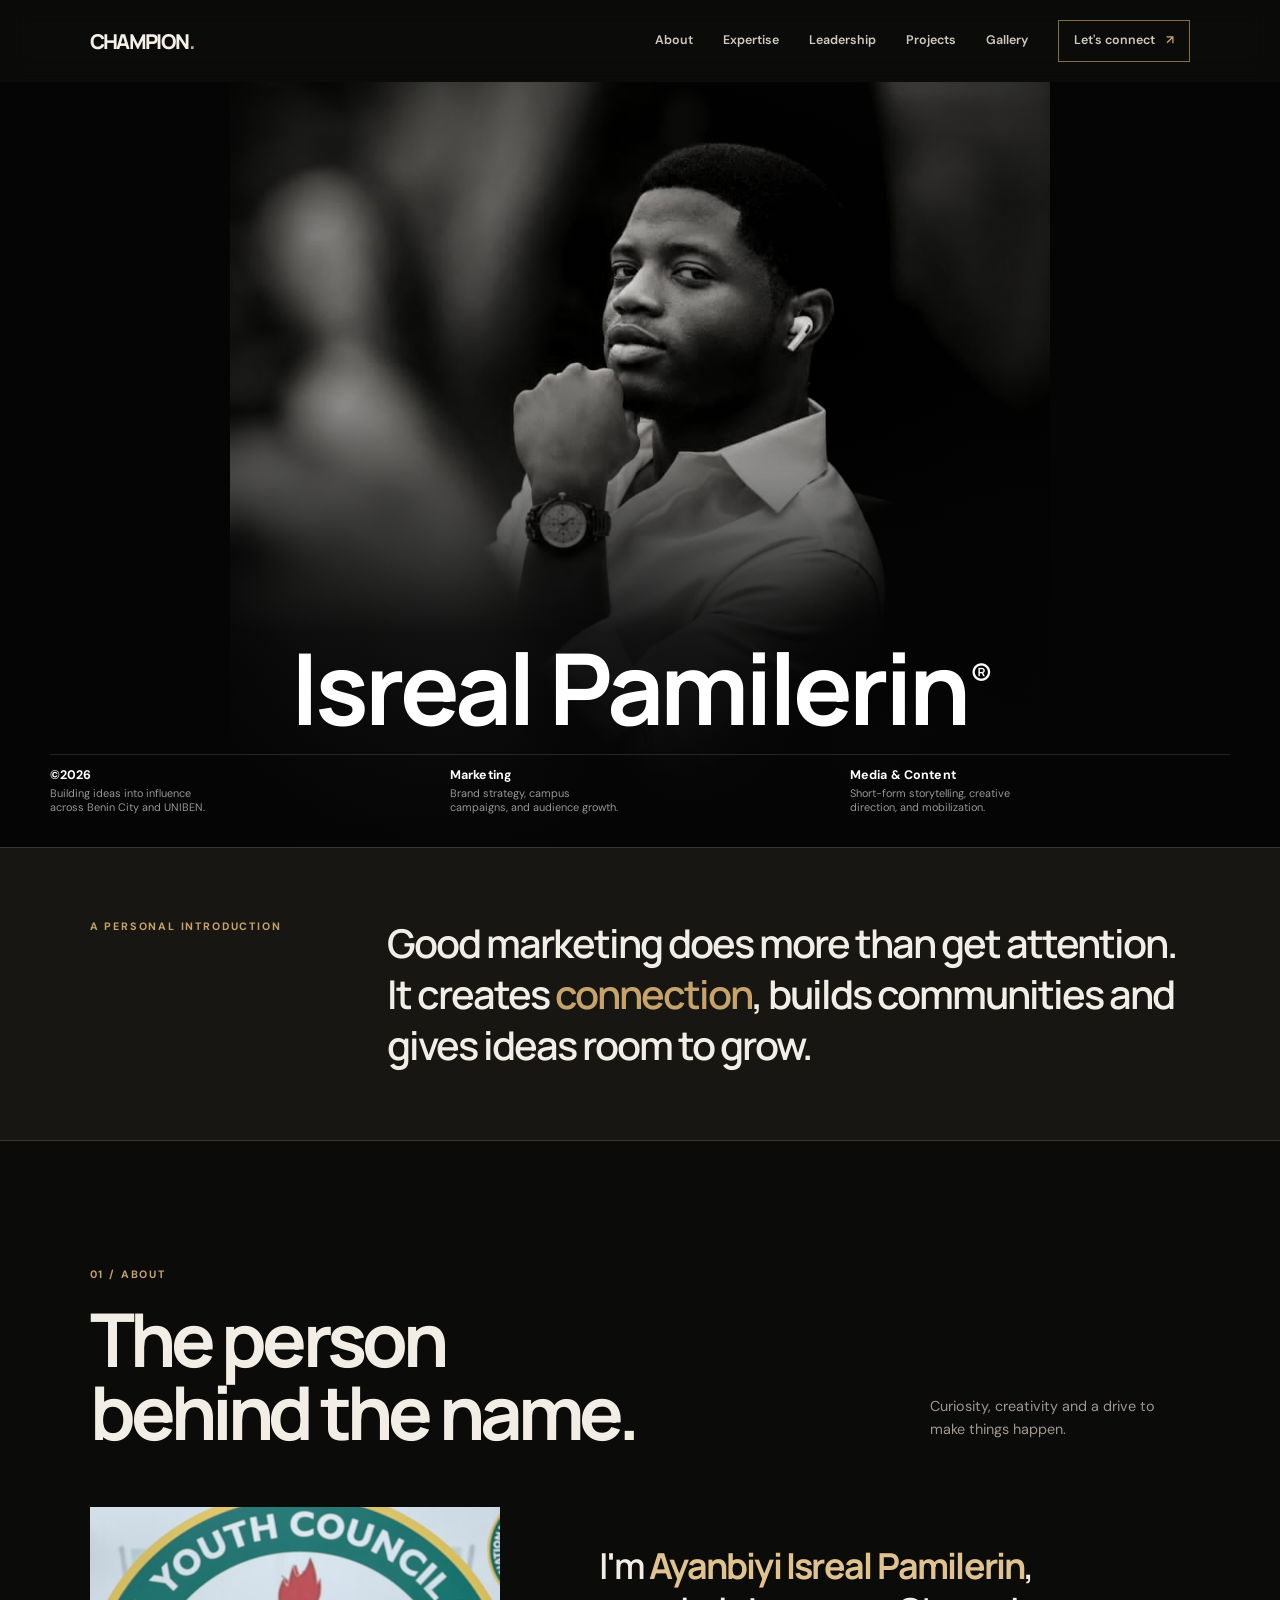
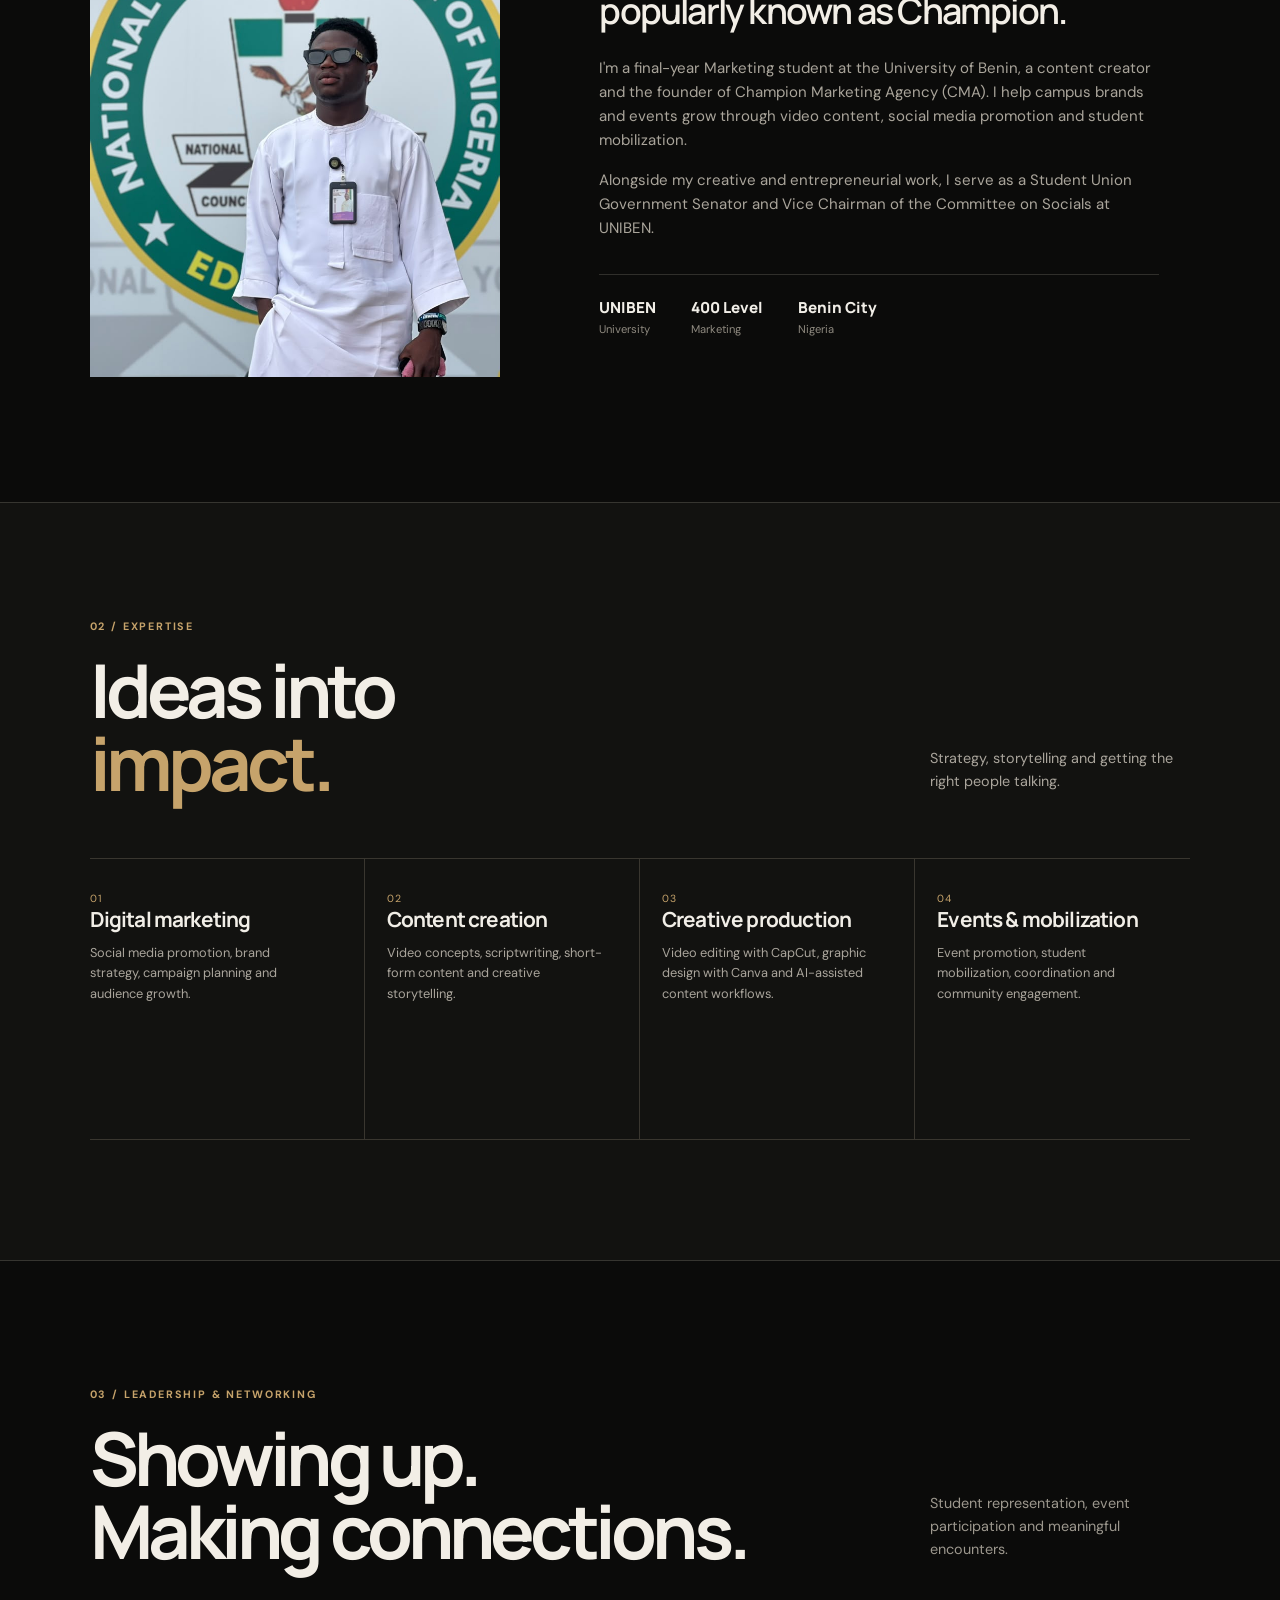
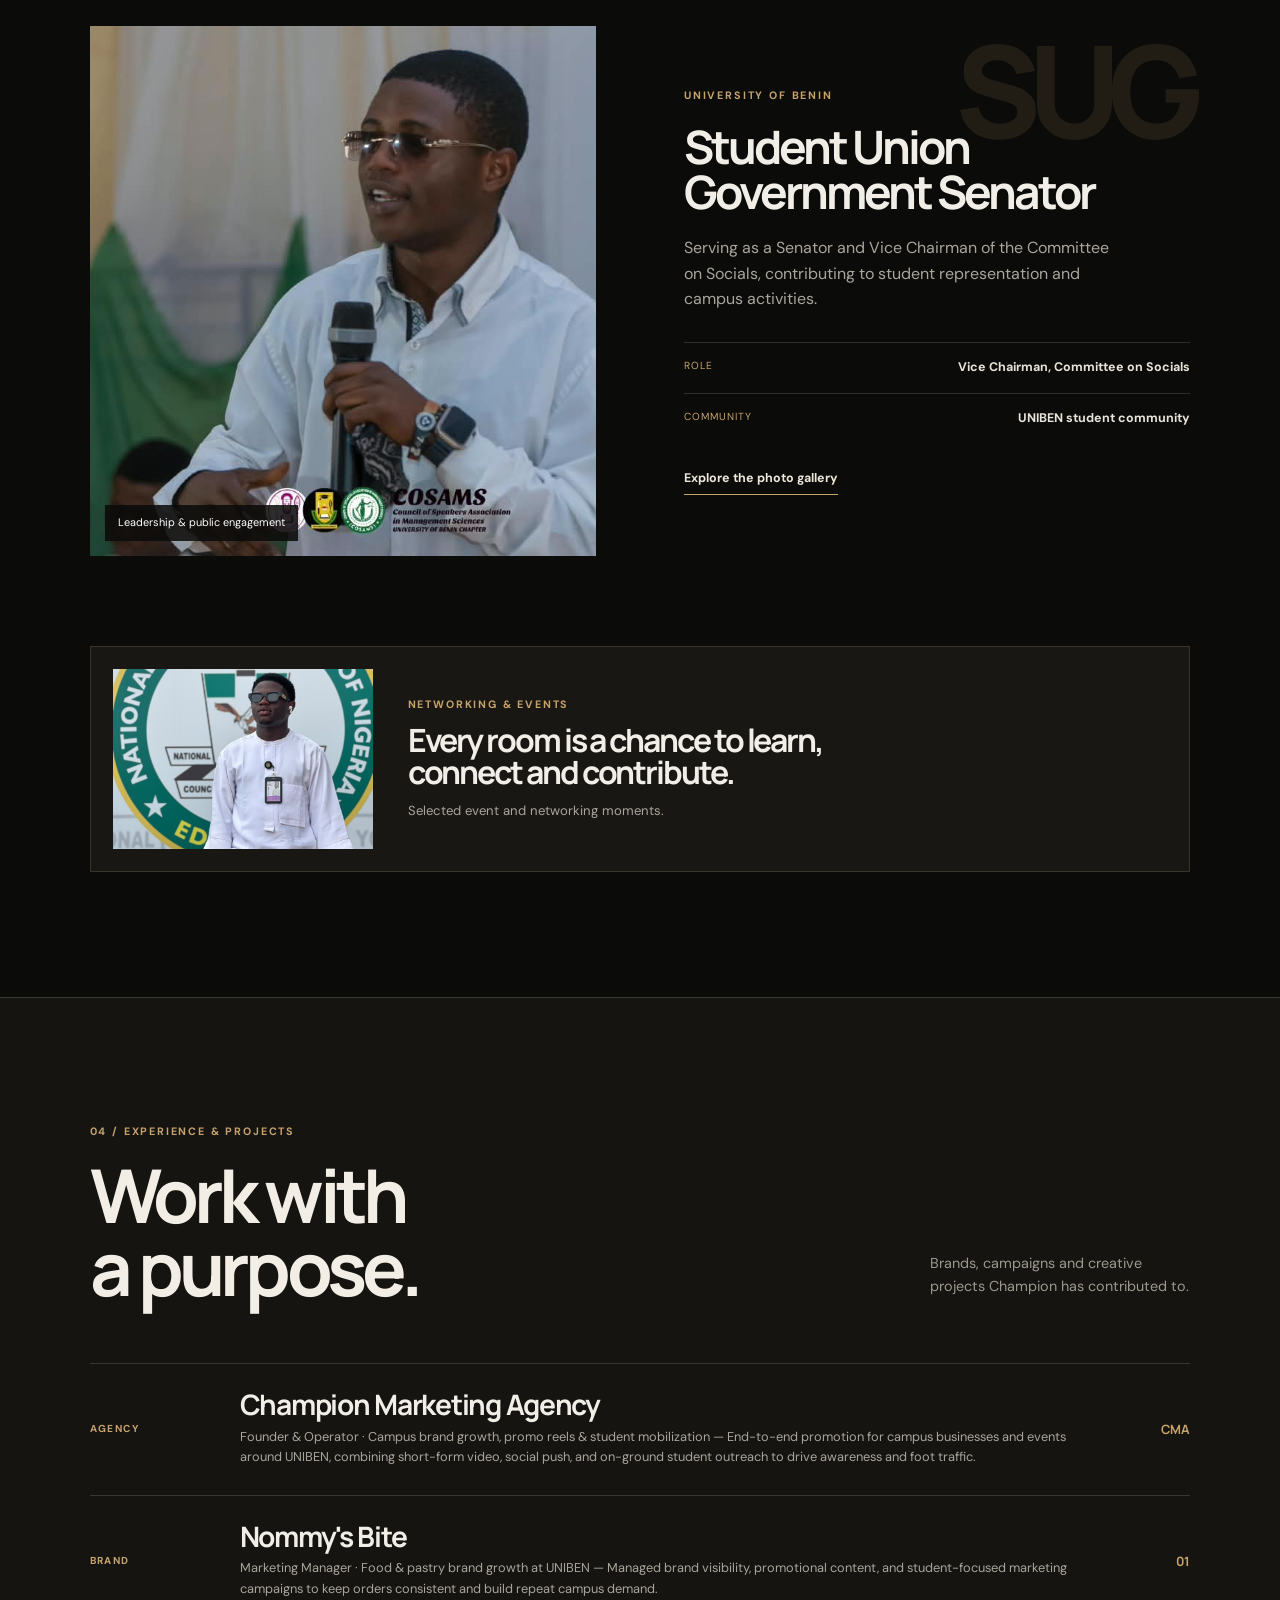
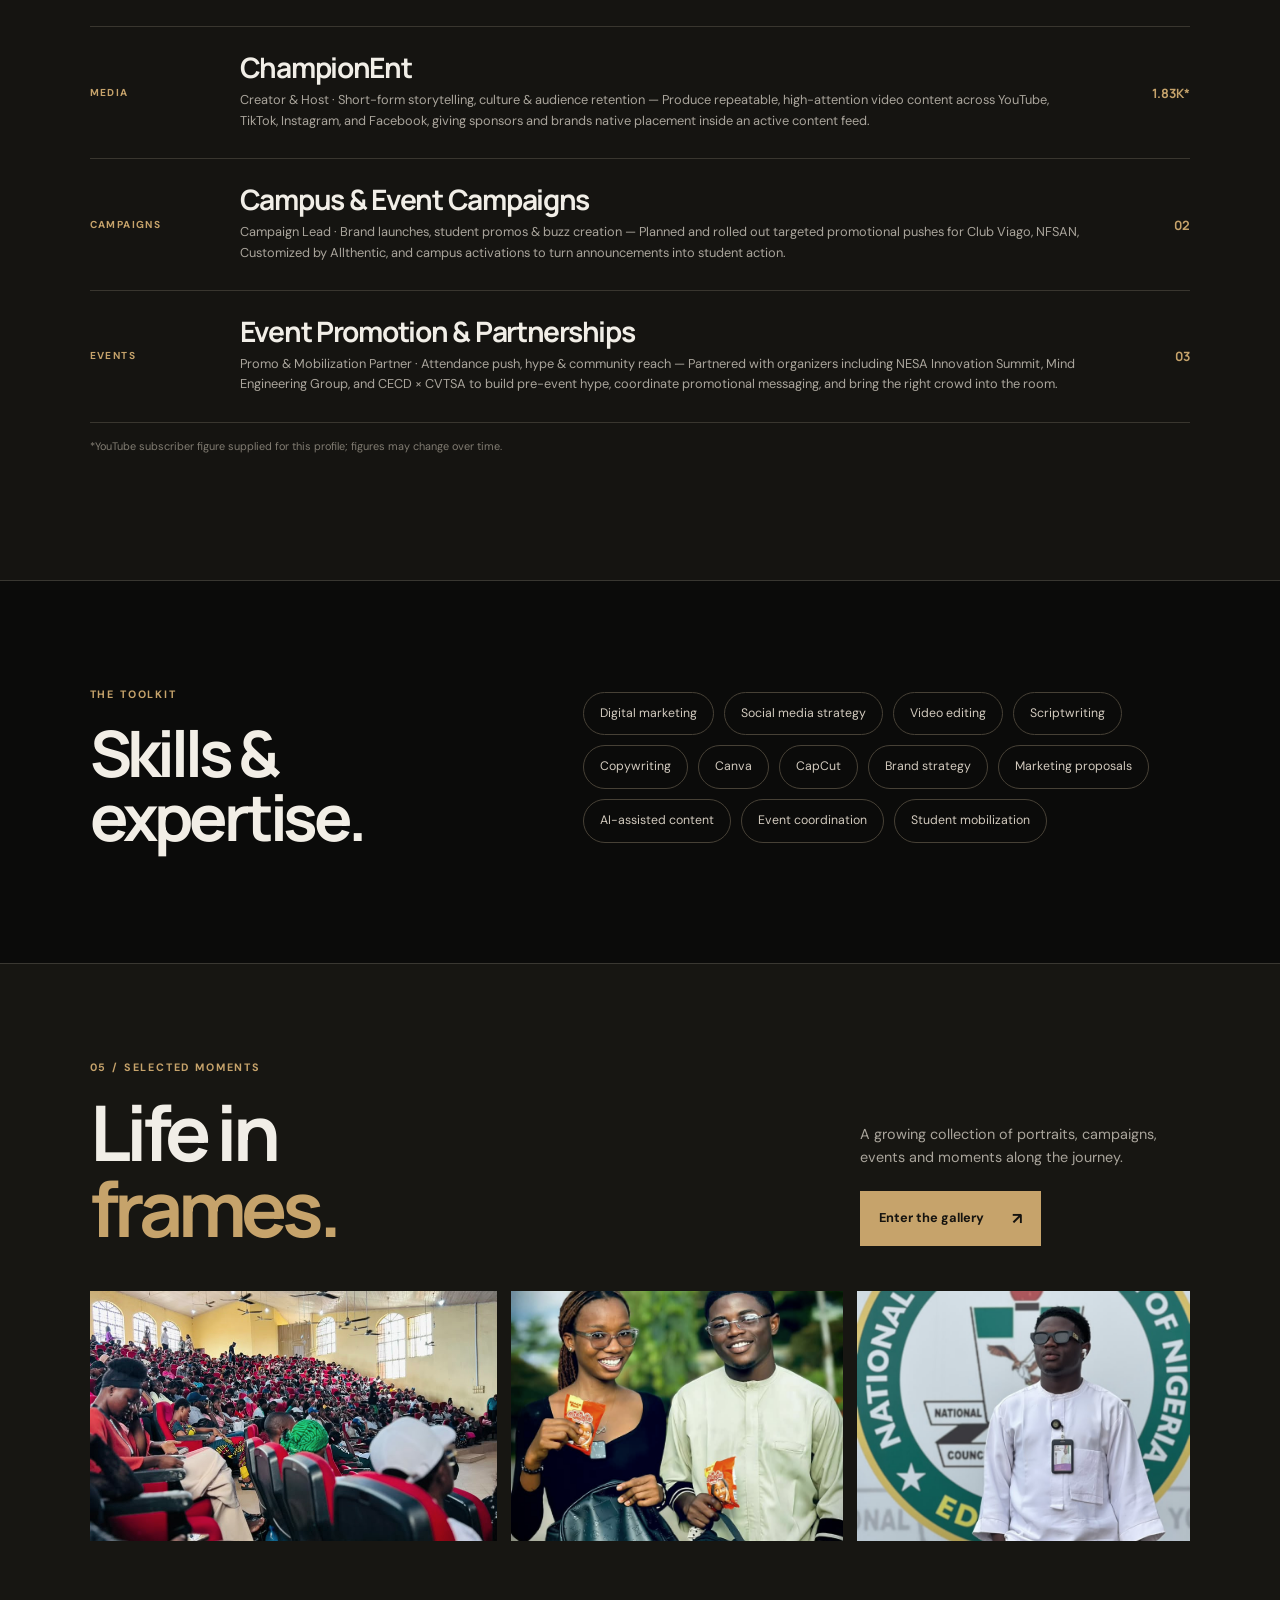
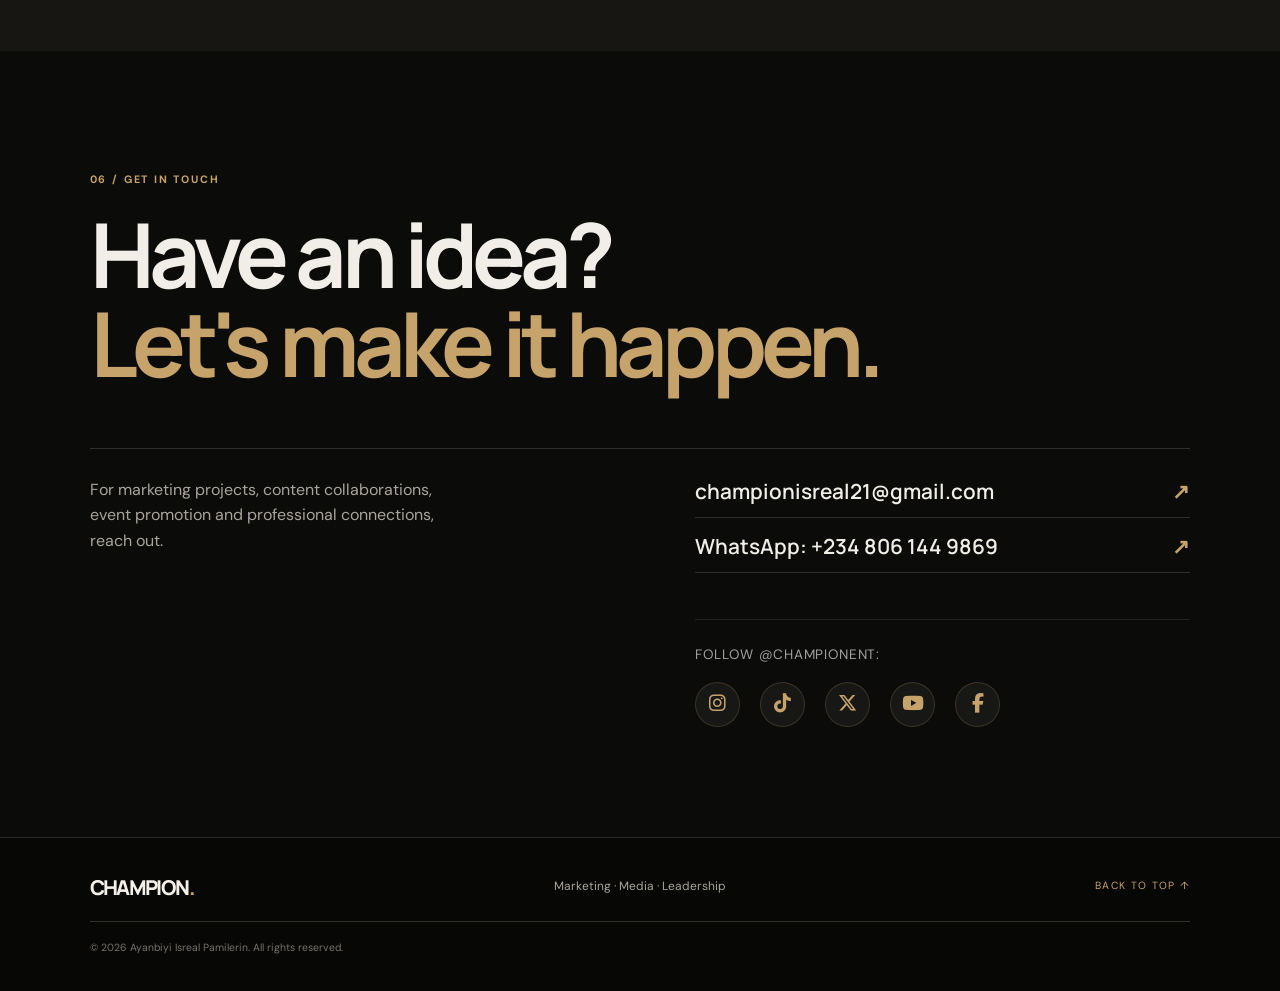
==== commit 513d0568: "update" ====
--- a/index.html
+++ b/index.html
@@ -31,6 +31,9 @@
   <link rel="preconnect" href="https://fonts.googleapis.com">
   <link rel="preconnect" href="https://fonts.gstatic.com" crossorigin>
   <link href="https://fonts.googleapis.com/css2?family=DM+Sans:wght@400;500;600;700&family=Manrope:wght@400;500;600;700;800&display=swap" rel="stylesheet">
+
+  <!-- FONT AWESOME FOR SOCIAL ICONS -->
+<link rel="stylesheet" href="https://cdnjs.cloudflare.com/ajax/libs/font-awesome/6.4.0/css/all.min.css">
 
   <!-- HERO IMAGE PRELOAD -->
   <link rel="preload" as="image" href="images/Champion-Hero.jpg" fetchpriority="high">
@@ -495,9 +498,17 @@
       <div class="contact-links">
         <a href="mailto:championisreal21@gmail.com">championisreal21@gmail.com <span>↗</span></a>
         <a href="https://wa.me/2348061449869" target="_blank" rel="noopener noreferrer">WhatsApp: +234 806 144 9869 <span>↗</span></a>
-        <span class="social-note">
-          Social handle: <strong>@ChampionEnt</strong> on all platforms
-        </span>
+<div class="social-links-container">
+  <span class="social-label">Follow @ChampionEnt:</span>
+  <div class="social-icons">
+    <!-- REPLACE THE '#' WITH YOUR ACTUAL LINKS -->
+    <a href="#" target="_blank" rel="noopener noreferrer" aria-label="Instagram"><i class="fa-brands fa-instagram"></i></a>
+    <a href="#" target="_blank" rel="noopener noreferrer" aria-label="TikTok"><i class="fa-brands fa-tiktok"></i></a>
+    <a href="#" target="_blank" rel="noopener noreferrer" aria-label="X (Twitter)"><i class="fa-brands fa-x-twitter"></i></a>
+    <a href="#" target="_blank" rel="noopener noreferrer" aria-label="YouTube"><i class="fa-brands fa-youtube"></i></a>
+    <a href="#" target="_blank" rel="noopener noreferrer" aria-label="Facebook"><i class="fa-brands fa-facebook-f"></i></a>
+  </div>
+</div>
       </div>
     </div>
   </section>
--- a/style.css
+++ b/style.css
@@ -2817,4 +2817,67 @@
 
   }
 
+}
+
+
+
+/* ==========================================
+   SOCIAL ICONS (CONTACT SECTION)
+========================================== */
+
+.social-links-container {
+  margin-top: 2rem;
+  padding-top: 1.5rem;
+  border-top: 1px solid rgba(255, 255, 255, 0.1);
+}
+
+.social-label {
+  display: block;
+  font-size: 0.85rem;
+  color: #a0a0a0; /* Adjust to match your exact theme */
+  margin-bottom: 1rem;
+  font-family: 'DM Sans', sans-serif;
+  text-transform: uppercase;
+  letter-spacing: 0.05em;
+}
+
+.social-icons {
+  display: flex;
+  gap: 1.25rem; /* Space between icons */
+  align-items: center;
+}
+
+.social-icons a {
+  display: flex;
+  justify-content: center;
+  align-items: center;
+  width: 45px;
+  height: 45px;
+  border-radius: 50%;
+  background-color: rgba(255, 255, 255, 0.05);
+  color: #c6a36b; /* Your Champion Gold color */
+  font-size: 1.2rem;
+  text-decoration: none;
+  transition: all 0.3s ease;
+  border: 1px solid rgba(198, 163, 107, 0.2);
+}
+
+/* Hover Effect - Because we are professionals */
+.social-icons a:hover {
+  background-color: #c6a36b;
+  color: #0b0b0a;
+  transform: translateY(-3px);
+  box-shadow: 0 5px 15px rgba(198, 163, 107, 0.3);
+}
+
+/* Mobile Responsiveness */
+@media (max-width: 640px) {
+  .social-icons {
+    gap: 1rem;
+  }
+  .social-icons a {
+    width: 40px;
+    height: 40px;
+    font-size: 1.1rem;
+  }
 }
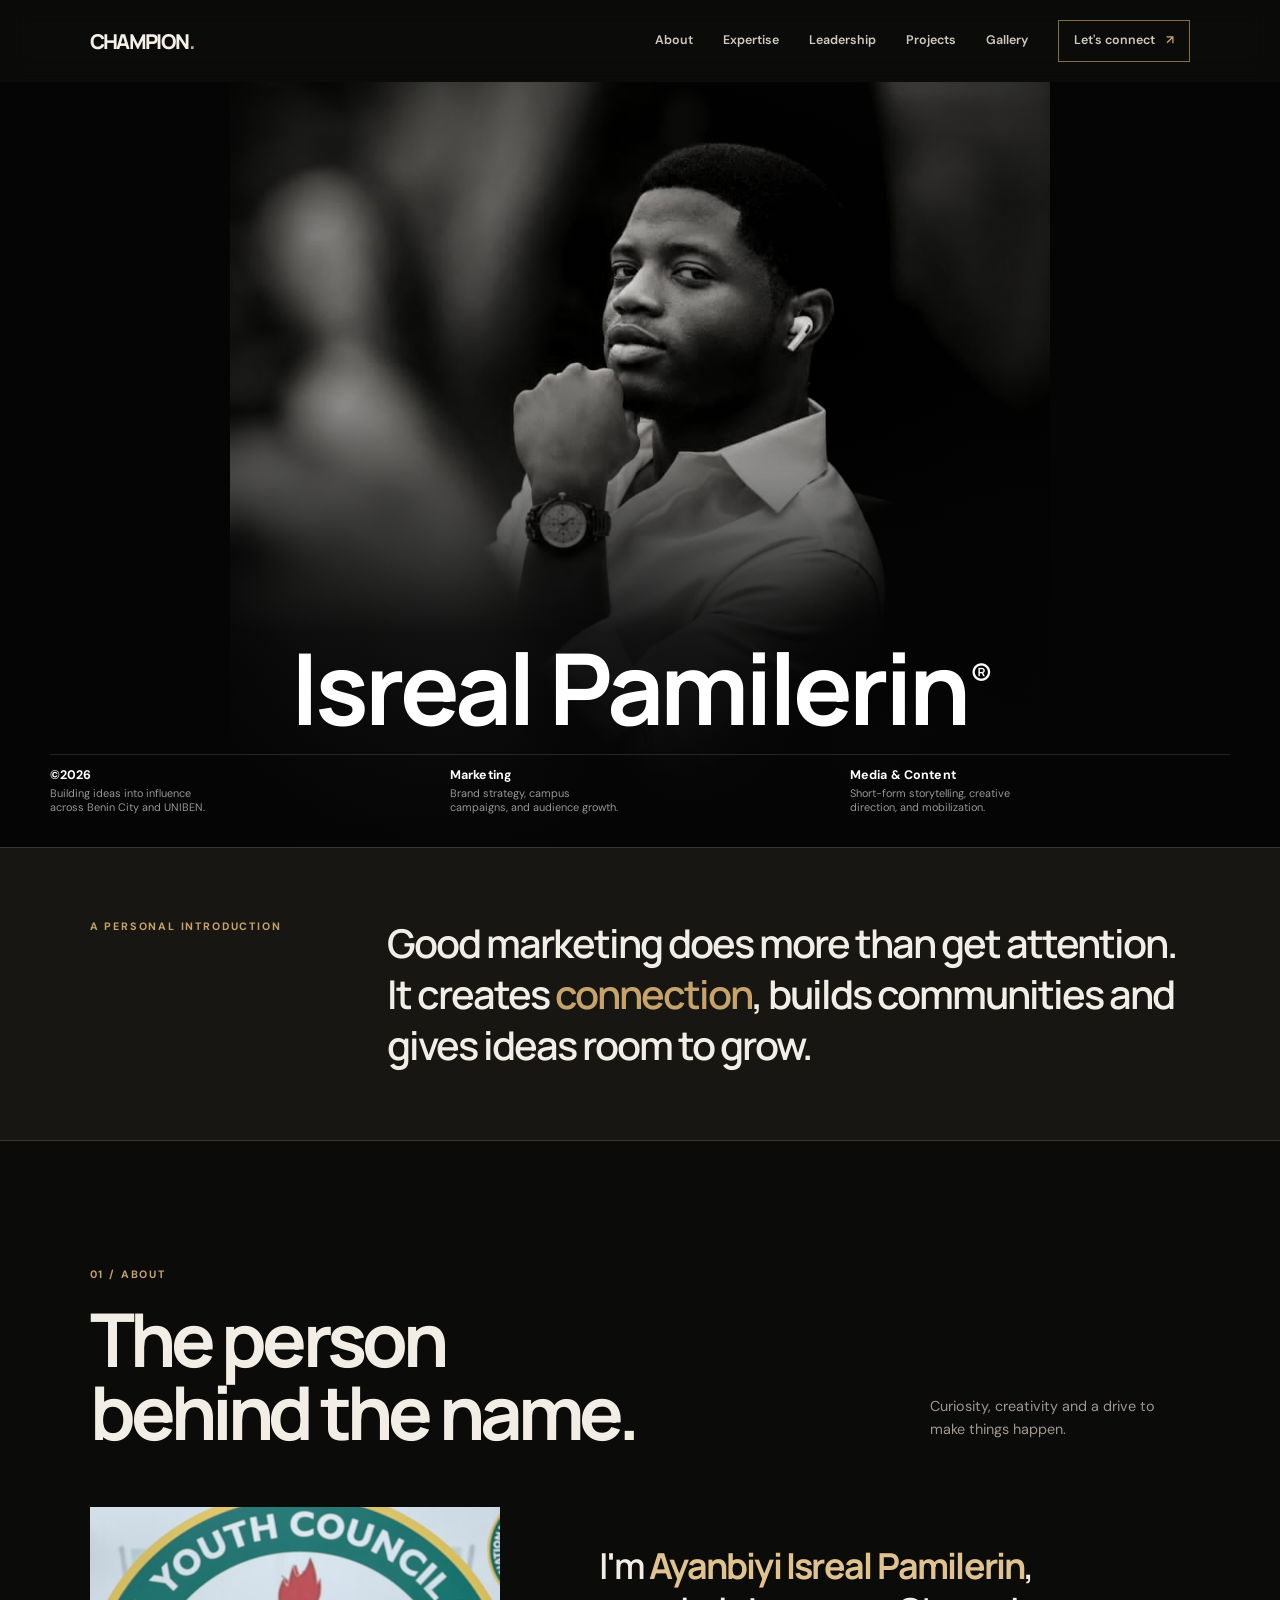
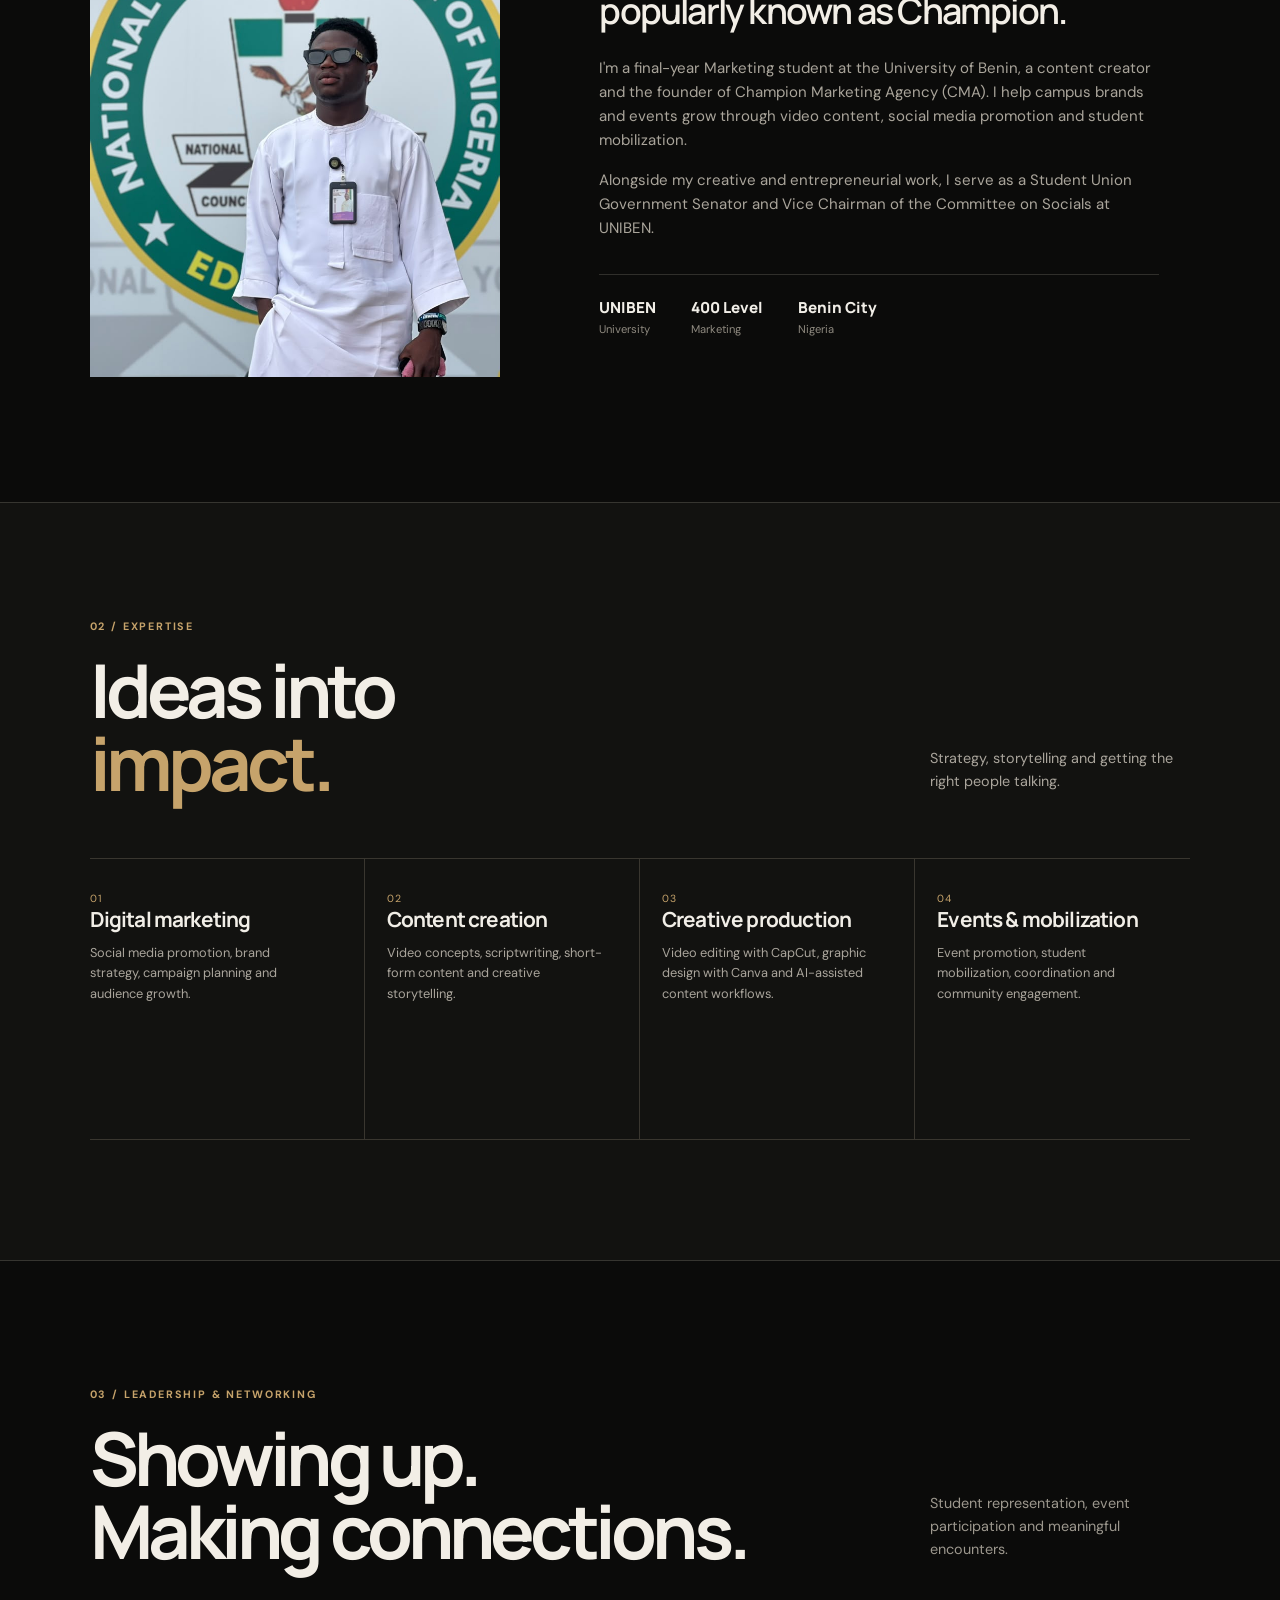
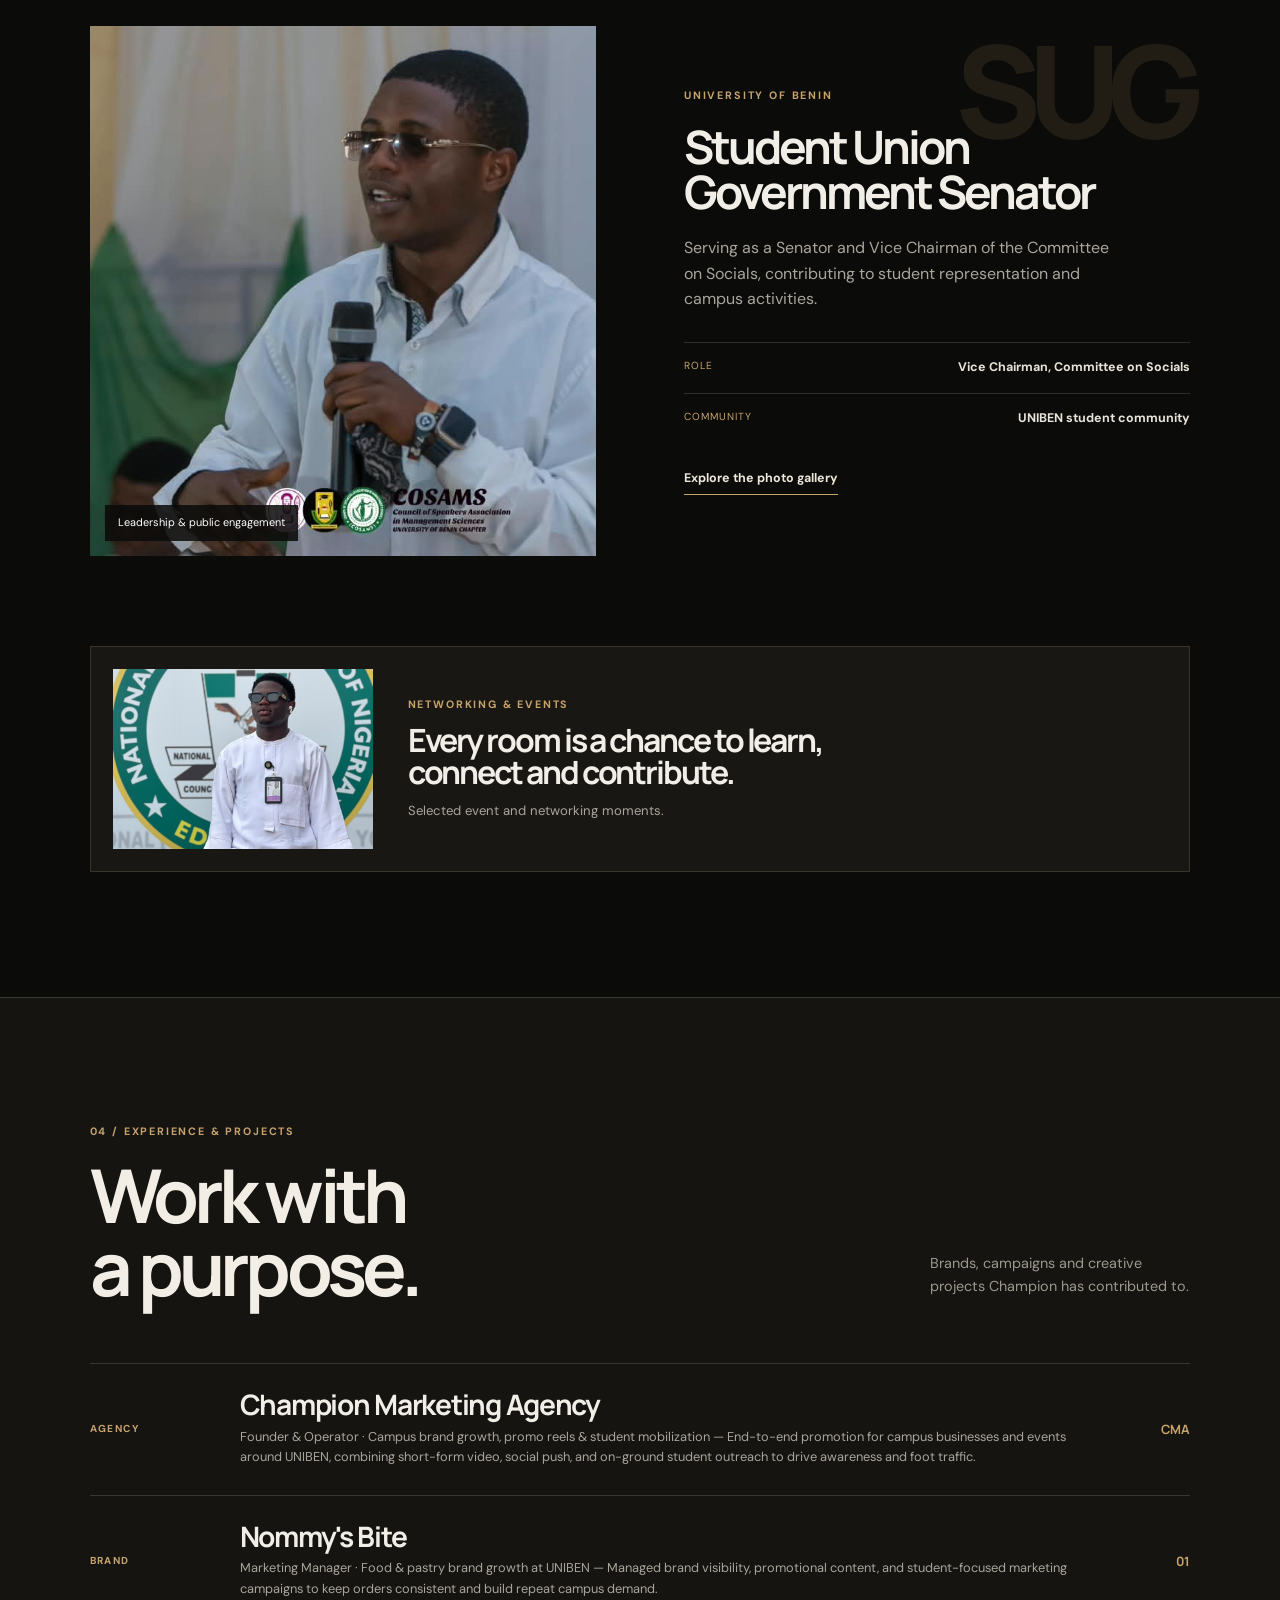
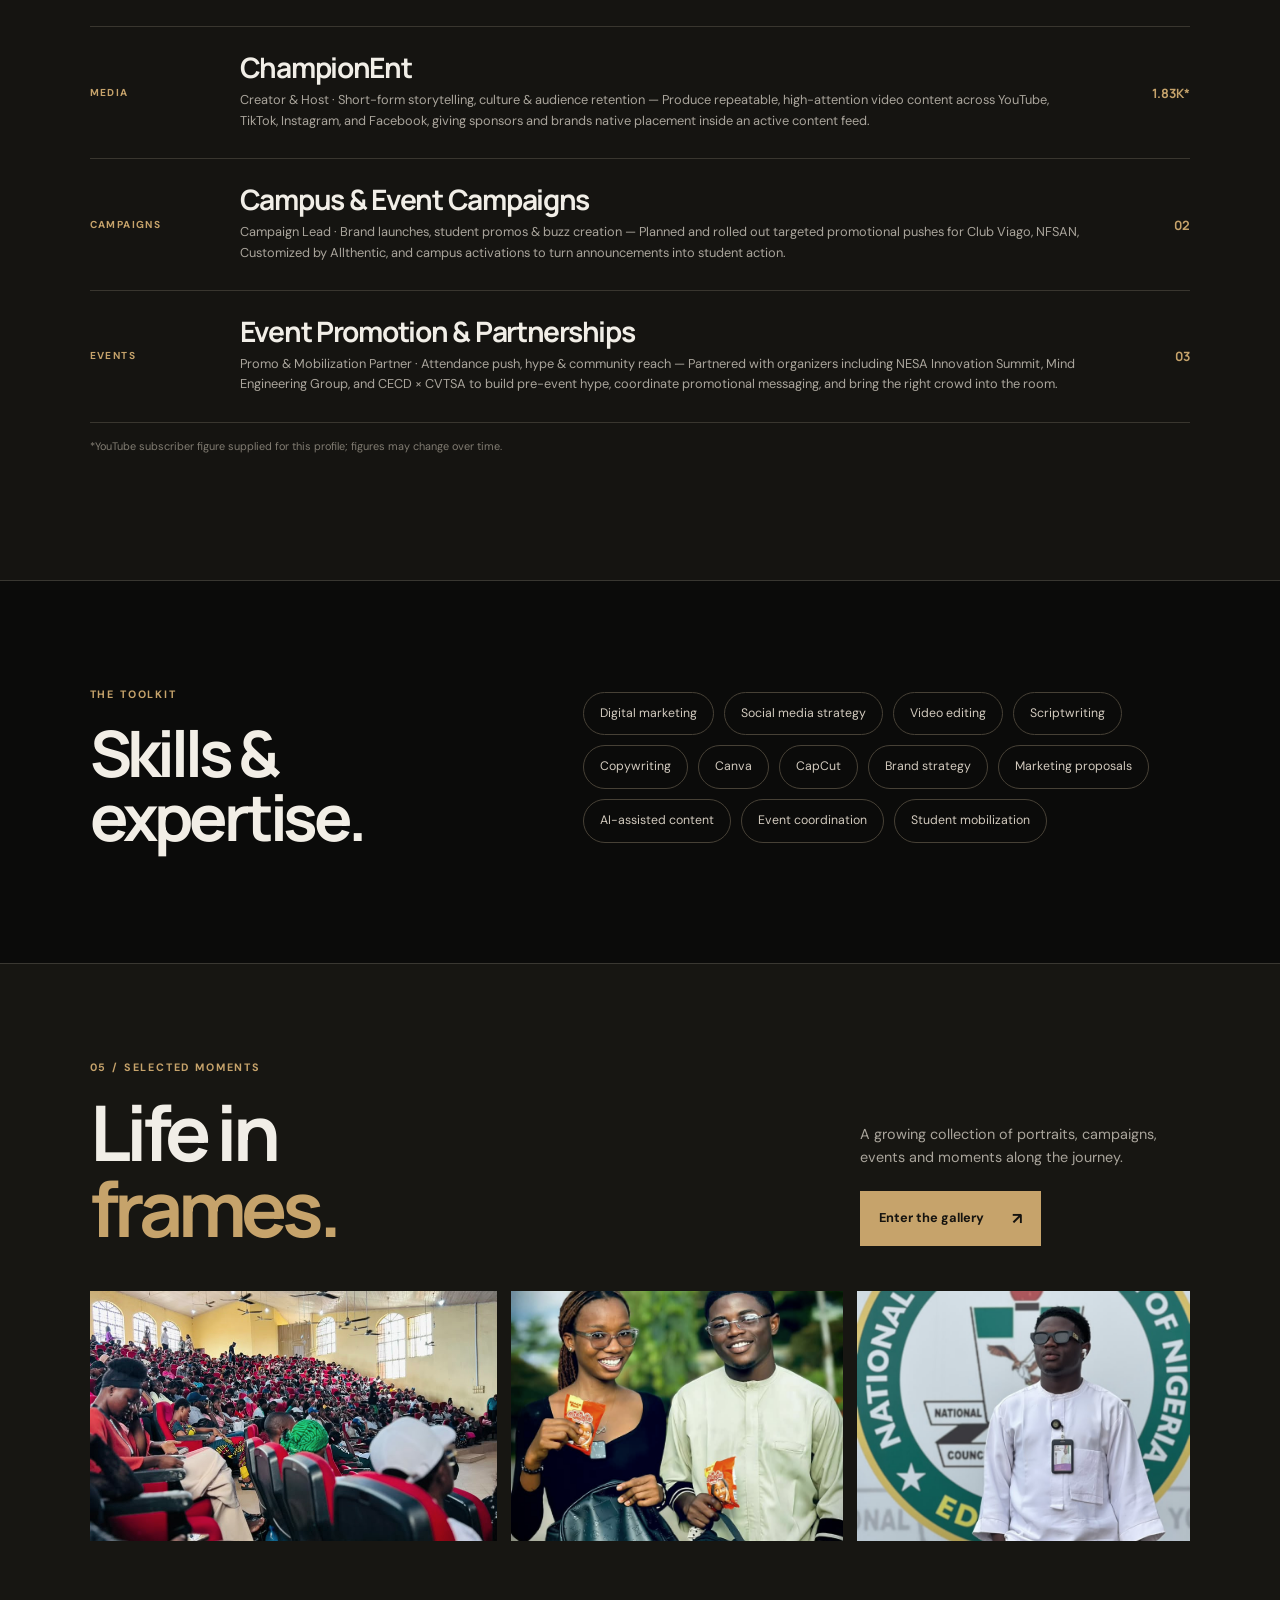
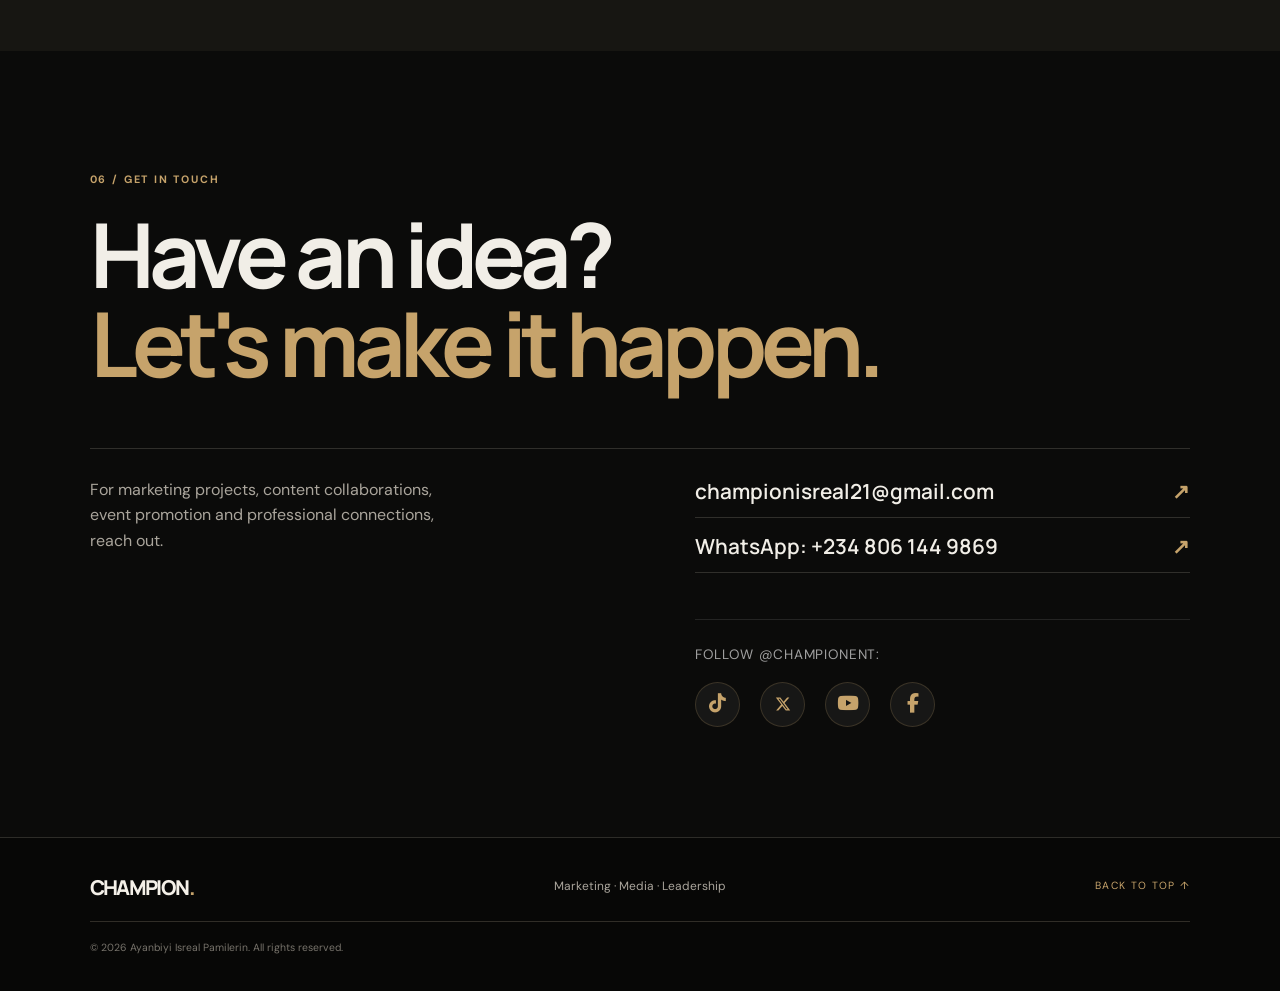
==== commit 89b210c9: "update index.html" ====
--- a/index.html
+++ b/index.html
@@ -501,14 +501,17 @@
 <div class="social-links-container">
   <span class="social-label">Follow @ChampionEnt:</span>
   <div class="social-icons">
-    <!-- REPLACE THE '#' WITH YOUR ACTUAL LINKS -->
-    <a href="#" target="_blank" rel="noopener noreferrer" aria-label="Instagram"><i class="fa-brands fa-instagram"></i></a>
-    <a href="#" target="_blank" rel="noopener noreferrer" aria-label="TikTok"><i class="fa-brands fa-tiktok"></i></a>
-    <a href="#" target="_blank" rel="noopener noreferrer" aria-label="X (Twitter)"><i class="fa-brands fa-x-twitter"></i></a>
-    <a href="#" target="_blank" rel="noopener noreferrer" aria-label="YouTube"><i class="fa-brands fa-youtube"></i></a>
-    <a href="#" target="_blank" rel="noopener noreferrer" aria-label="Facebook"><i class="fa-brands fa-facebook-f"></i></a>
+    <a href="https://www.tiktok.com/@championent1" target="_blank" rel="noopener noreferrer" aria-label="TikTok"><i class="fa-brands fa-tiktok"></i></a>
+    <a href="https://x.com/ChampionEnt1" target="_blank" rel="noopener noreferrer" aria-label="X (Twitter)">
+      <svg xmlns="http://www.w3.org/2000/svg" viewBox="0 0 512 512" width="16" height="16" fill="currentColor" style="display: block;">
+        <path d="M389.2 48h70.6L305.6 224.2 487 464H345L233.7 318.6 106.5 464H35.8L200.7 275.5 26.8 48H172.4L272.9 180.9 389.2 48zM364.4 421.8h39.1L151.1 88h-42L364.4 421.8z"/>
+      </svg>
+    </a>
+    <a href="https://www.youtube.com/@ChampionIsreal" target="_blank" rel="noopener noreferrer" aria-label="YouTube"><i class="fa-brands fa-youtube"></i></a>
+    <a href="https://www.facebook.com/championogif" target="_blank" rel="noopener noreferrer" aria-label="Facebook"><i class="fa-brands fa-facebook-f"></i></a>
   </div>
 </div>
+
       </div>
     </div>
   </section>
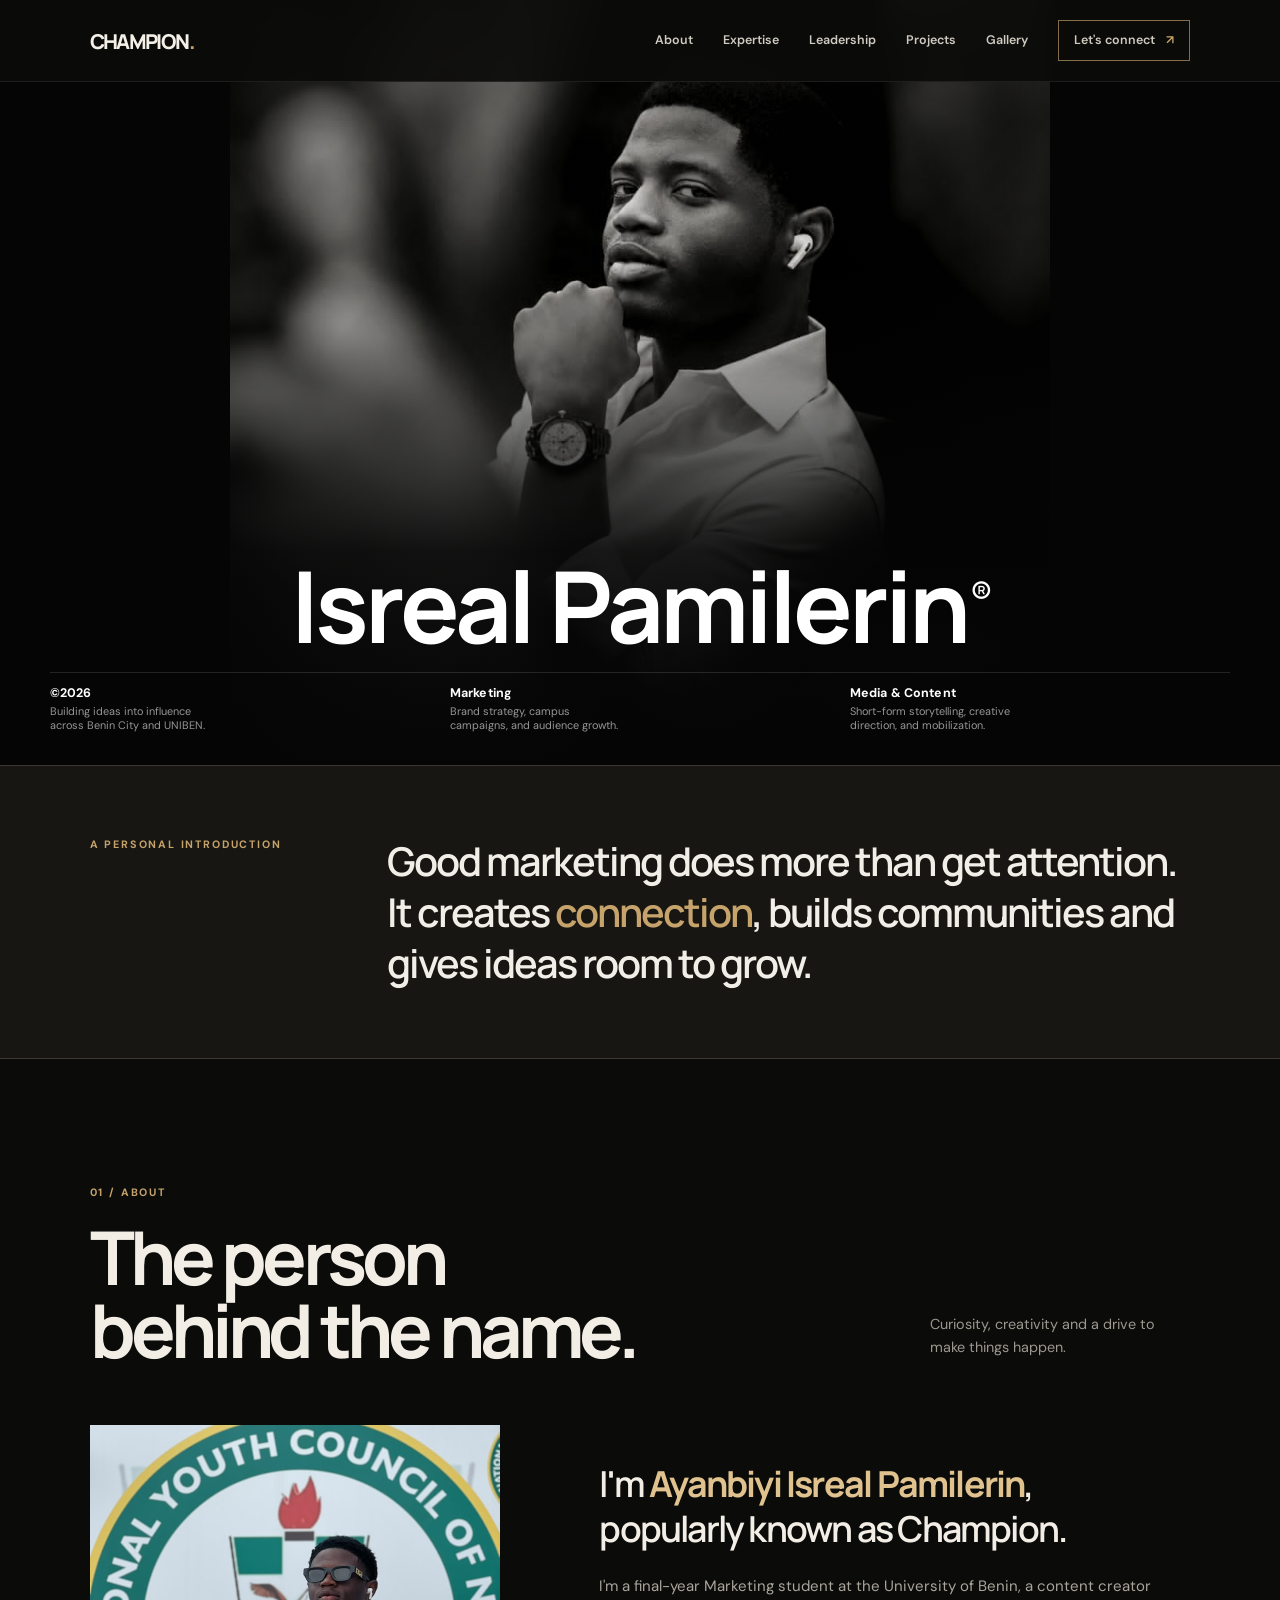
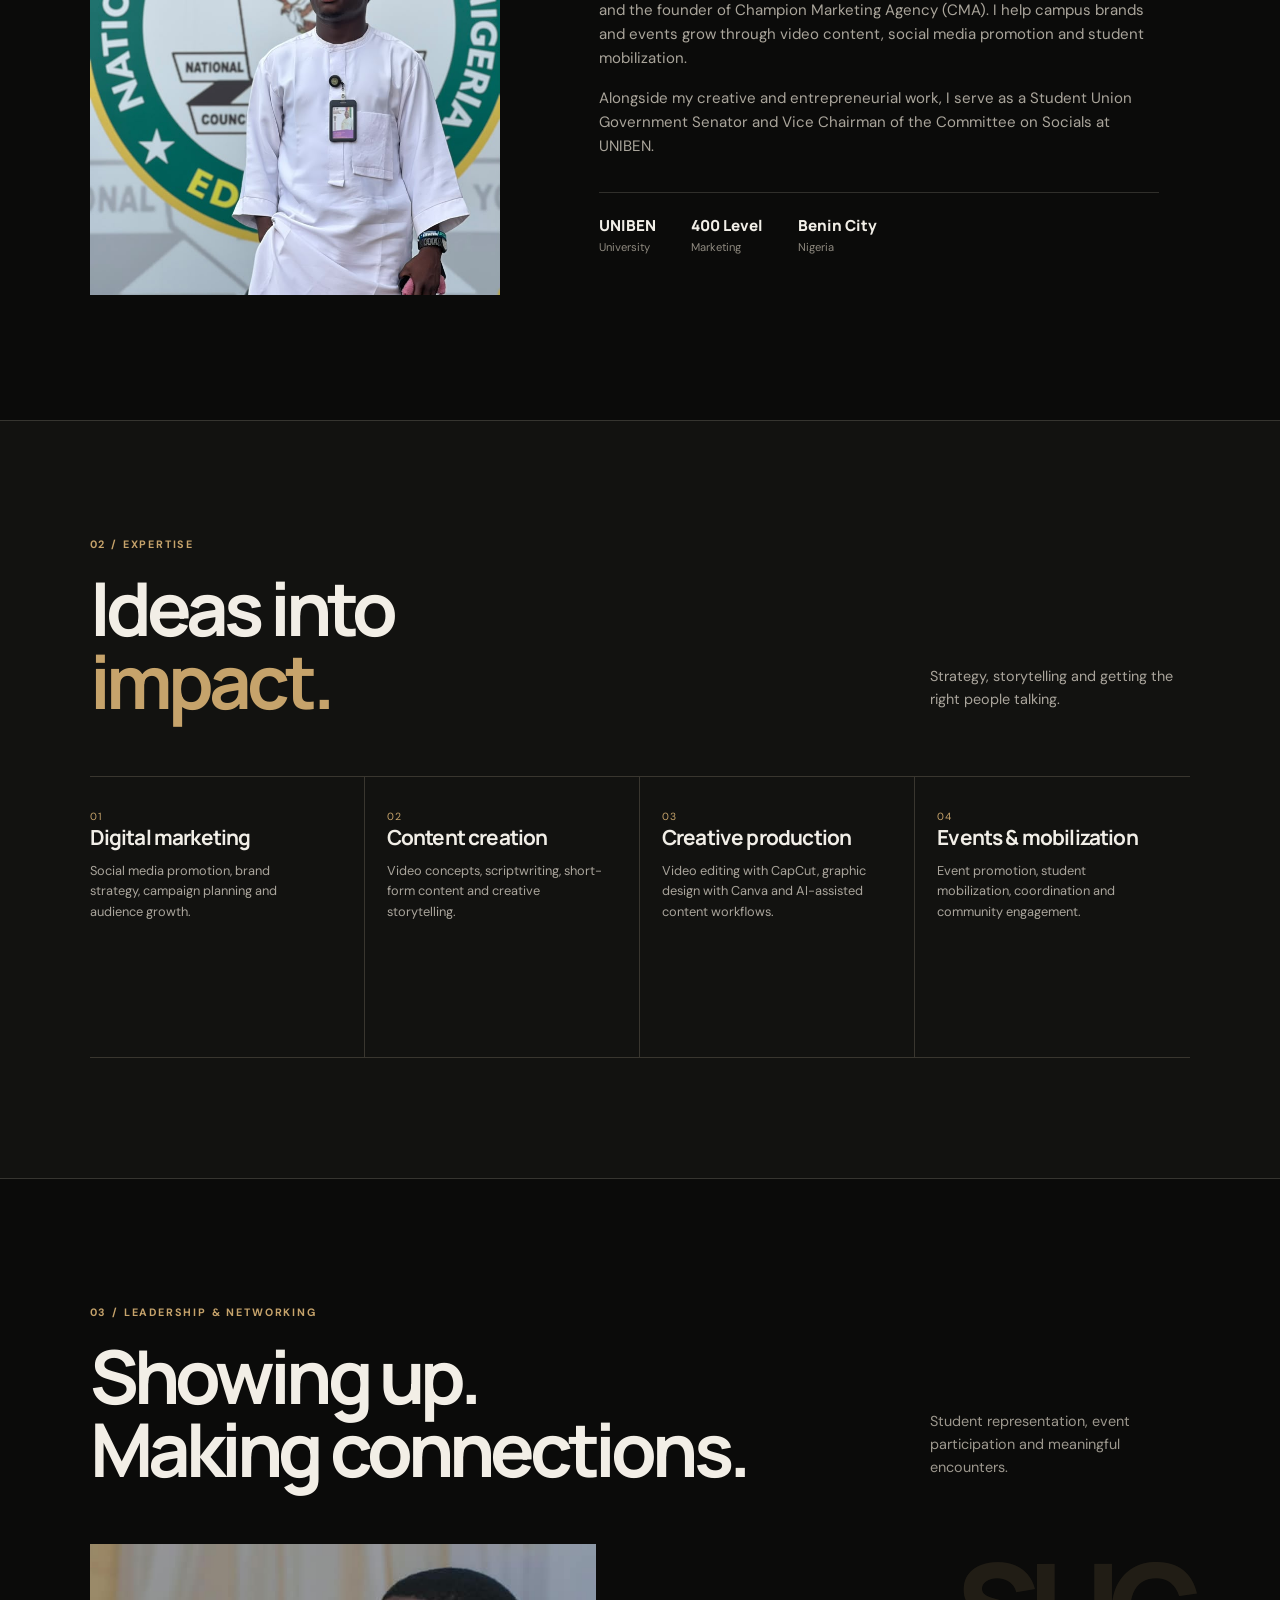
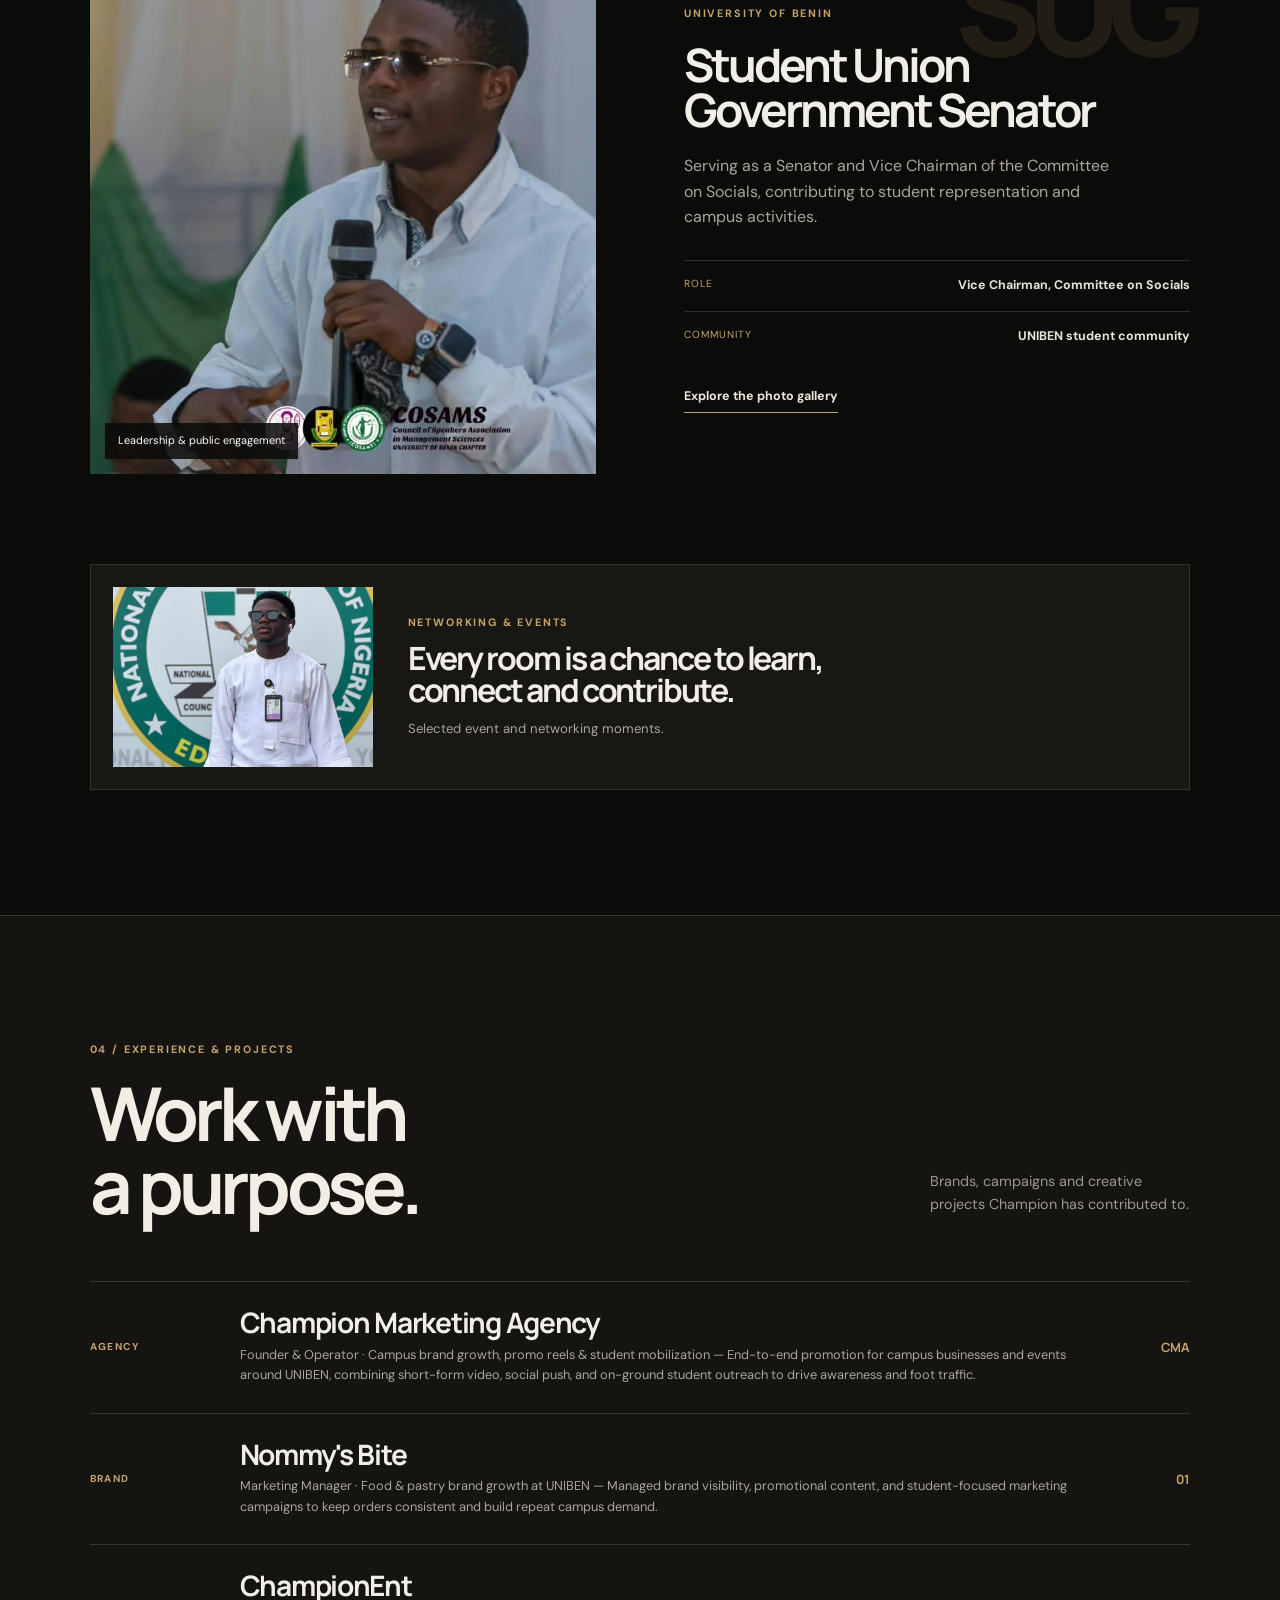
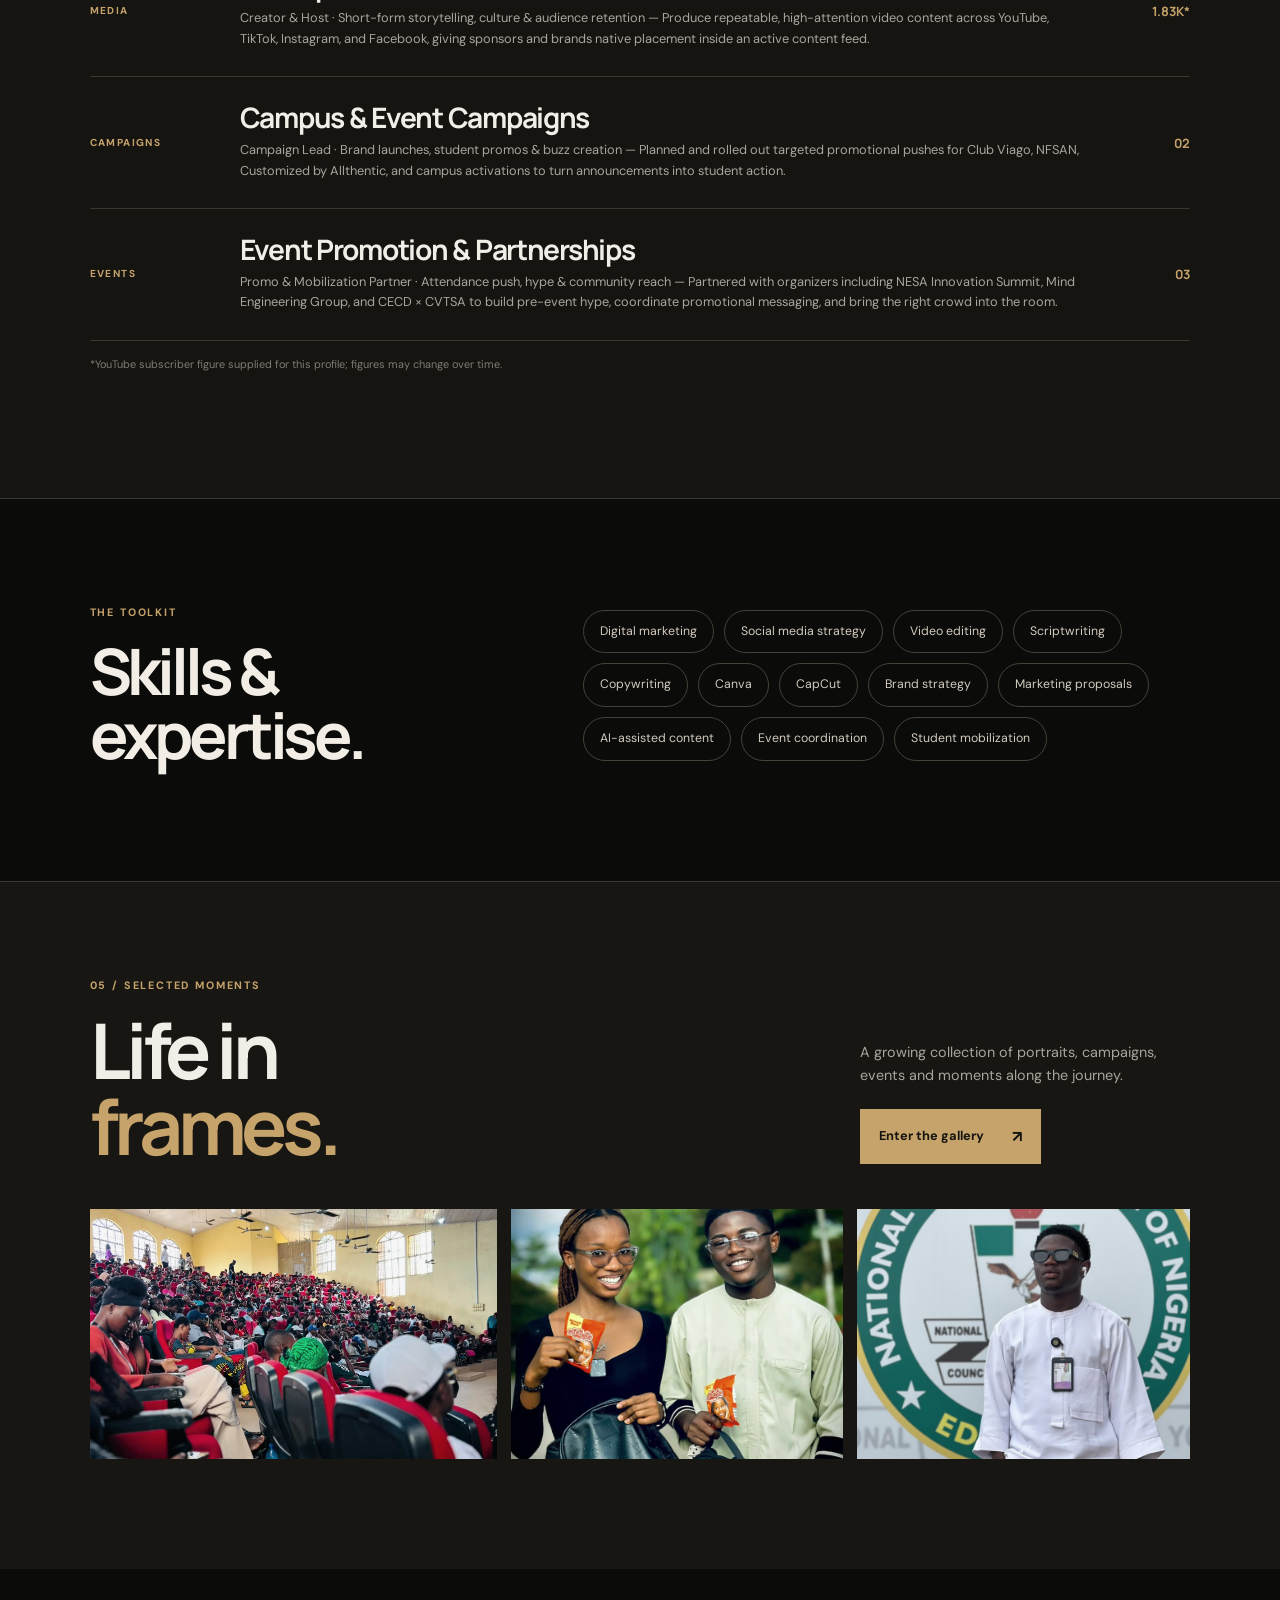
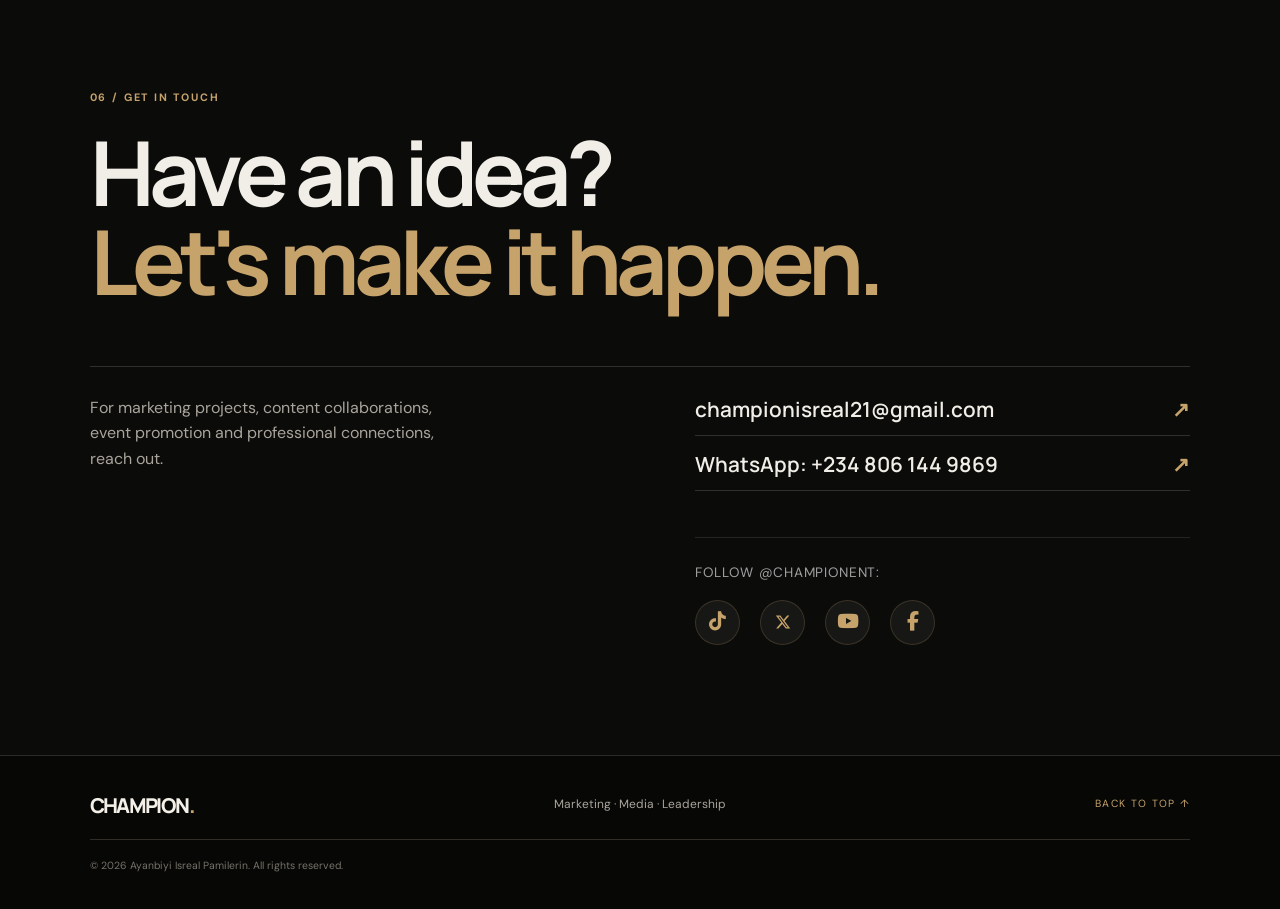
==== commit 3022dc51: "update index.html" ====
--- a/index.html
+++ b/index.html
@@ -33,7 +33,7 @@
   <link href="https://fonts.googleapis.com/css2?family=DM+Sans:wght@400;500;600;700&family=Manrope:wght@400;500;600;700;800&display=swap" rel="stylesheet">
 
   <!-- FONT AWESOME FOR SOCIAL ICONS -->
-<link rel="stylesheet" href="https://cdnjs.cloudflare.com/ajax/libs/font-awesome/6.4.0/css/all.min.css">
+  <link rel="stylesheet" href="https://cdnjs.cloudflare.com/ajax/libs/font-awesome/6.4.0/css/all.min.css">
 
   <!-- HERO IMAGE PRELOAD -->
   <link rel="preload" as="image" href="images/Champion-Hero.jpg" fetchpriority="high">
@@ -58,22 +58,32 @@
       top: 15px;
     }
 
+    /* LOCK HEADER TO TOP OF VIEWPORT */
+    .dark-site .site-header,
+    .site-header {
+      position: fixed;
+      top: 0;
+      left: 0;
+      right: 0;
+      width: 100%;
+      z-index: 1000;
+      background: rgba(11, 11, 10, 0.92);
+      backdrop-filter: blur(10px);
+      -webkit-backdrop-filter: blur(10px);
+      border-bottom: 1px solid rgba(255, 255, 255, 0.08);
+    }
+
     /* COMPACT JAY COLE STYLE HERO */
-    .dark-site .site-header {
-      background: transparent;
-      border-bottom: none;
-    }
-
     #home.jc-hero {
       position: relative;
       width: 100%;
       max-width: 100%;
-      min-height: 85vh; /* Changed from fixed height for better responsiveness */
+      min-height: 85vh;
       background-color: #050505;
       display: flex;
       flex-direction: column;
       justify-content: flex-end;
-      padding: 4.5rem 1.5rem 2rem;
+      padding: 5.5rem 1.5rem 2rem;
       overflow: hidden;
       margin: 0;
     }
@@ -93,7 +103,7 @@
       height: 100%;
       max-width: 820px;
       object-fit: cover;
-      object-position: center 25%; /* Adjusted so head isn't chopped */
+      object-position: center 25%;
       filter: contrast(1.06) brightness(0.92);
     }
 
@@ -162,7 +172,7 @@
     @media (max-width: 640px) {
       #home.jc-hero {
         min-height: 75vh;
-        padding: 4rem 1.1rem 1.5rem;
+        padding: 4.75rem 1.1rem 1.5rem;
       }
       .jc-hero-title {
         margin-bottom: 0.9rem;
@@ -498,20 +508,19 @@
       <div class="contact-links">
         <a href="mailto:championisreal21@gmail.com">championisreal21@gmail.com <span>↗</span></a>
         <a href="https://wa.me/2348061449869" target="_blank" rel="noopener noreferrer">WhatsApp: +234 806 144 9869 <span>↗</span></a>
-<div class="social-links-container">
-  <span class="social-label">Follow @ChampionEnt:</span>
-  <div class="social-icons">
-    <a href="https://www.tiktok.com/@championent1" target="_blank" rel="noopener noreferrer" aria-label="TikTok"><i class="fa-brands fa-tiktok"></i></a>
-    <a href="https://x.com/ChampionEnt1" target="_blank" rel="noopener noreferrer" aria-label="X (Twitter)">
-      <svg xmlns="http://www.w3.org/2000/svg" viewBox="0 0 512 512" width="16" height="16" fill="currentColor" style="display: block;">
-        <path d="M389.2 48h70.6L305.6 224.2 487 464H345L233.7 318.6 106.5 464H35.8L200.7 275.5 26.8 48H172.4L272.9 180.9 389.2 48zM364.4 421.8h39.1L151.1 88h-42L364.4 421.8z"/>
-      </svg>
-    </a>
-    <a href="https://www.youtube.com/@ChampionIsreal" target="_blank" rel="noopener noreferrer" aria-label="YouTube"><i class="fa-brands fa-youtube"></i></a>
-    <a href="https://www.facebook.com/championogif" target="_blank" rel="noopener noreferrer" aria-label="Facebook"><i class="fa-brands fa-facebook-f"></i></a>
-  </div>
-</div>
-
+        <div class="social-links-container">
+          <span class="social-label">Follow @ChampionEnt:</span>
+          <div class="social-icons">
+            <a href="https://www.tiktok.com/@championent1" target="_blank" rel="noopener noreferrer" aria-label="TikTok"><i class="fa-brands fa-tiktok"></i></a>
+            <a href="https://x.com/ChampionEnt1" target="_blank" rel="noopener noreferrer" aria-label="X (Twitter)">
+              <svg xmlns="http://www.w3.org/2000/svg" viewBox="0 0 512 512" width="16" height="16" fill="currentColor" style="display: block;">
+                <path d="M389.2 48h70.6L305.6 224.2 487 464H345L233.7 318.6 106.5 464H35.8L200.7 275.5 26.8 48H172.4L272.9 180.9 389.2 48zM364.4 421.8h39.1L151.1 88h-42L364.4 421.8z"/>
+              </svg>
+            </a>
+            <a href="https://www.youtube.com/@ChampionIsreal" target="_blank" rel="noopener noreferrer" aria-label="YouTube"><i class="fa-brands fa-youtube"></i></a>
+            <a href="https://www.facebook.com/championogif" target="_blank" rel="noopener noreferrer" aria-label="Facebook"><i class="fa-brands fa-facebook-f"></i></a>
+          </div>
+        </div>
       </div>
     </div>
   </section>
@@ -531,4 +540,4 @@
 <!-- JAVASCRIPT -->
 <script src="script.js" defer></script>
 </body>
-</html>+</html>
